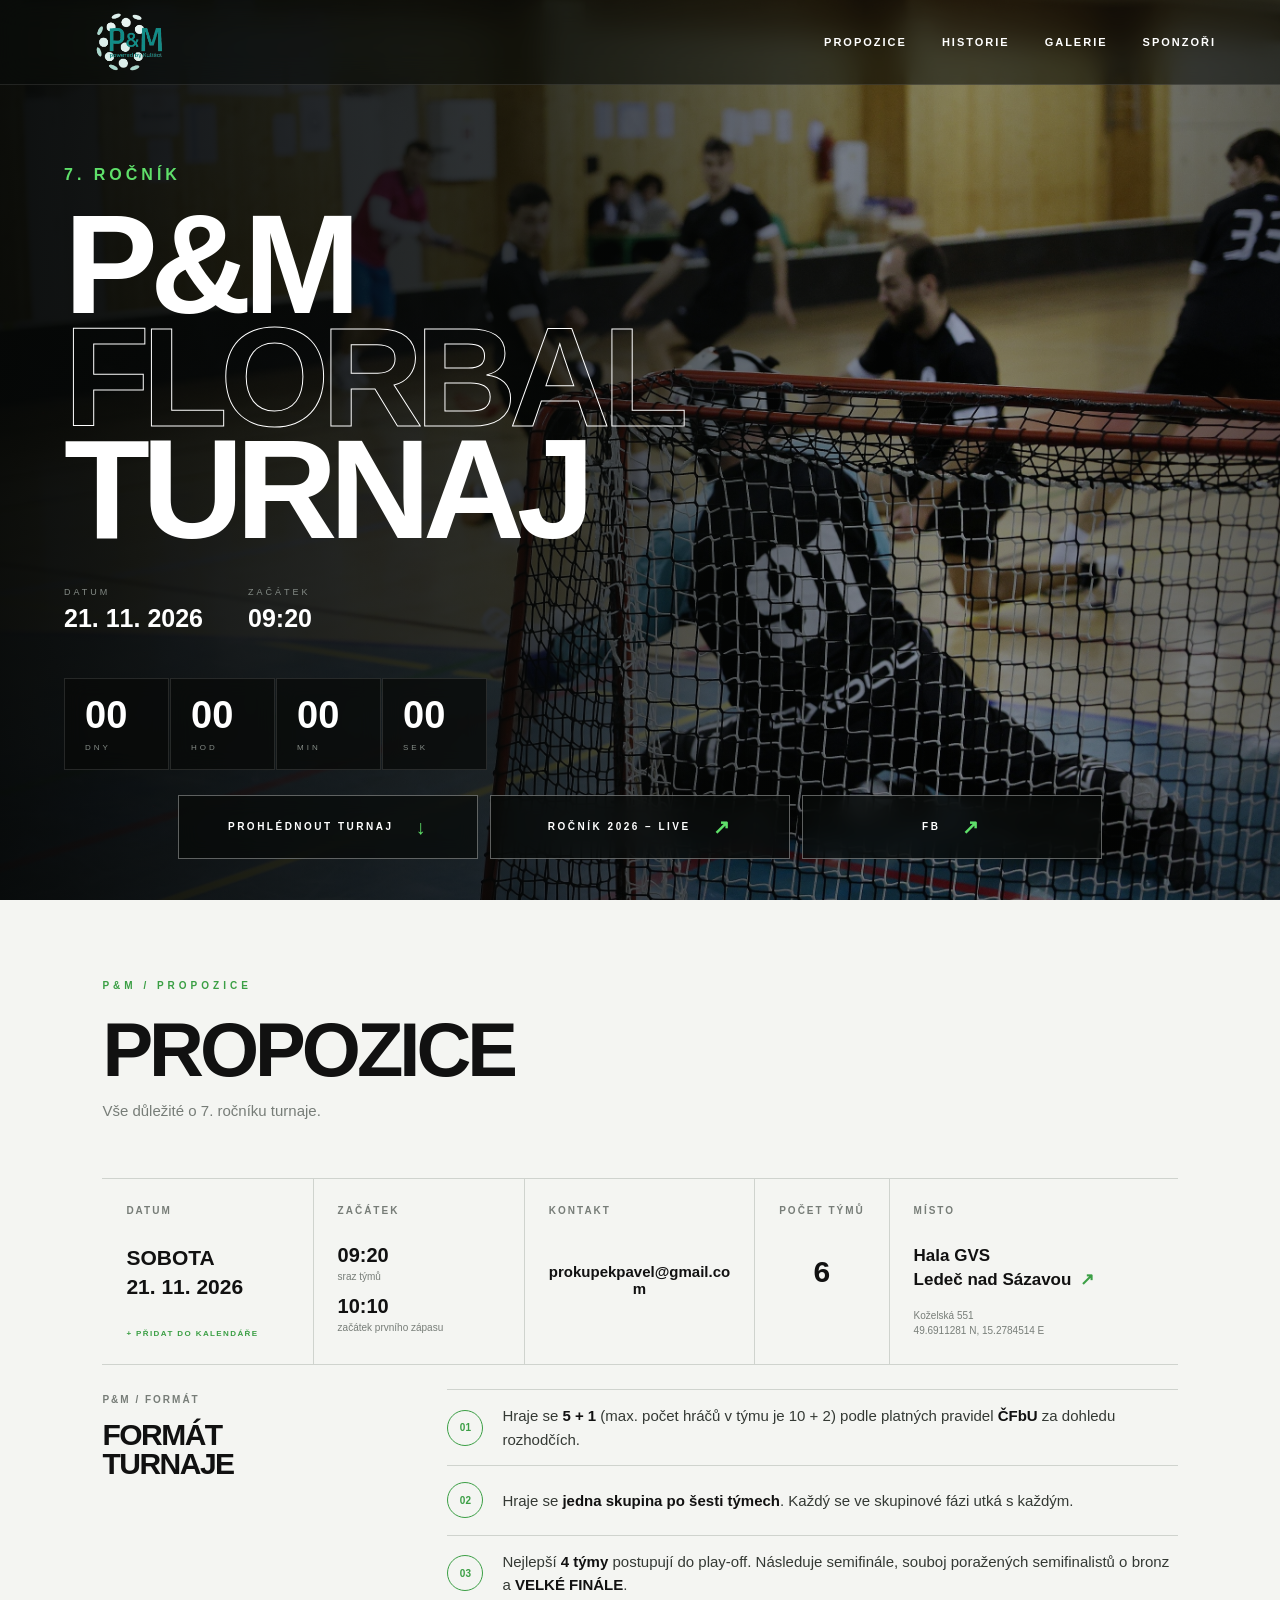
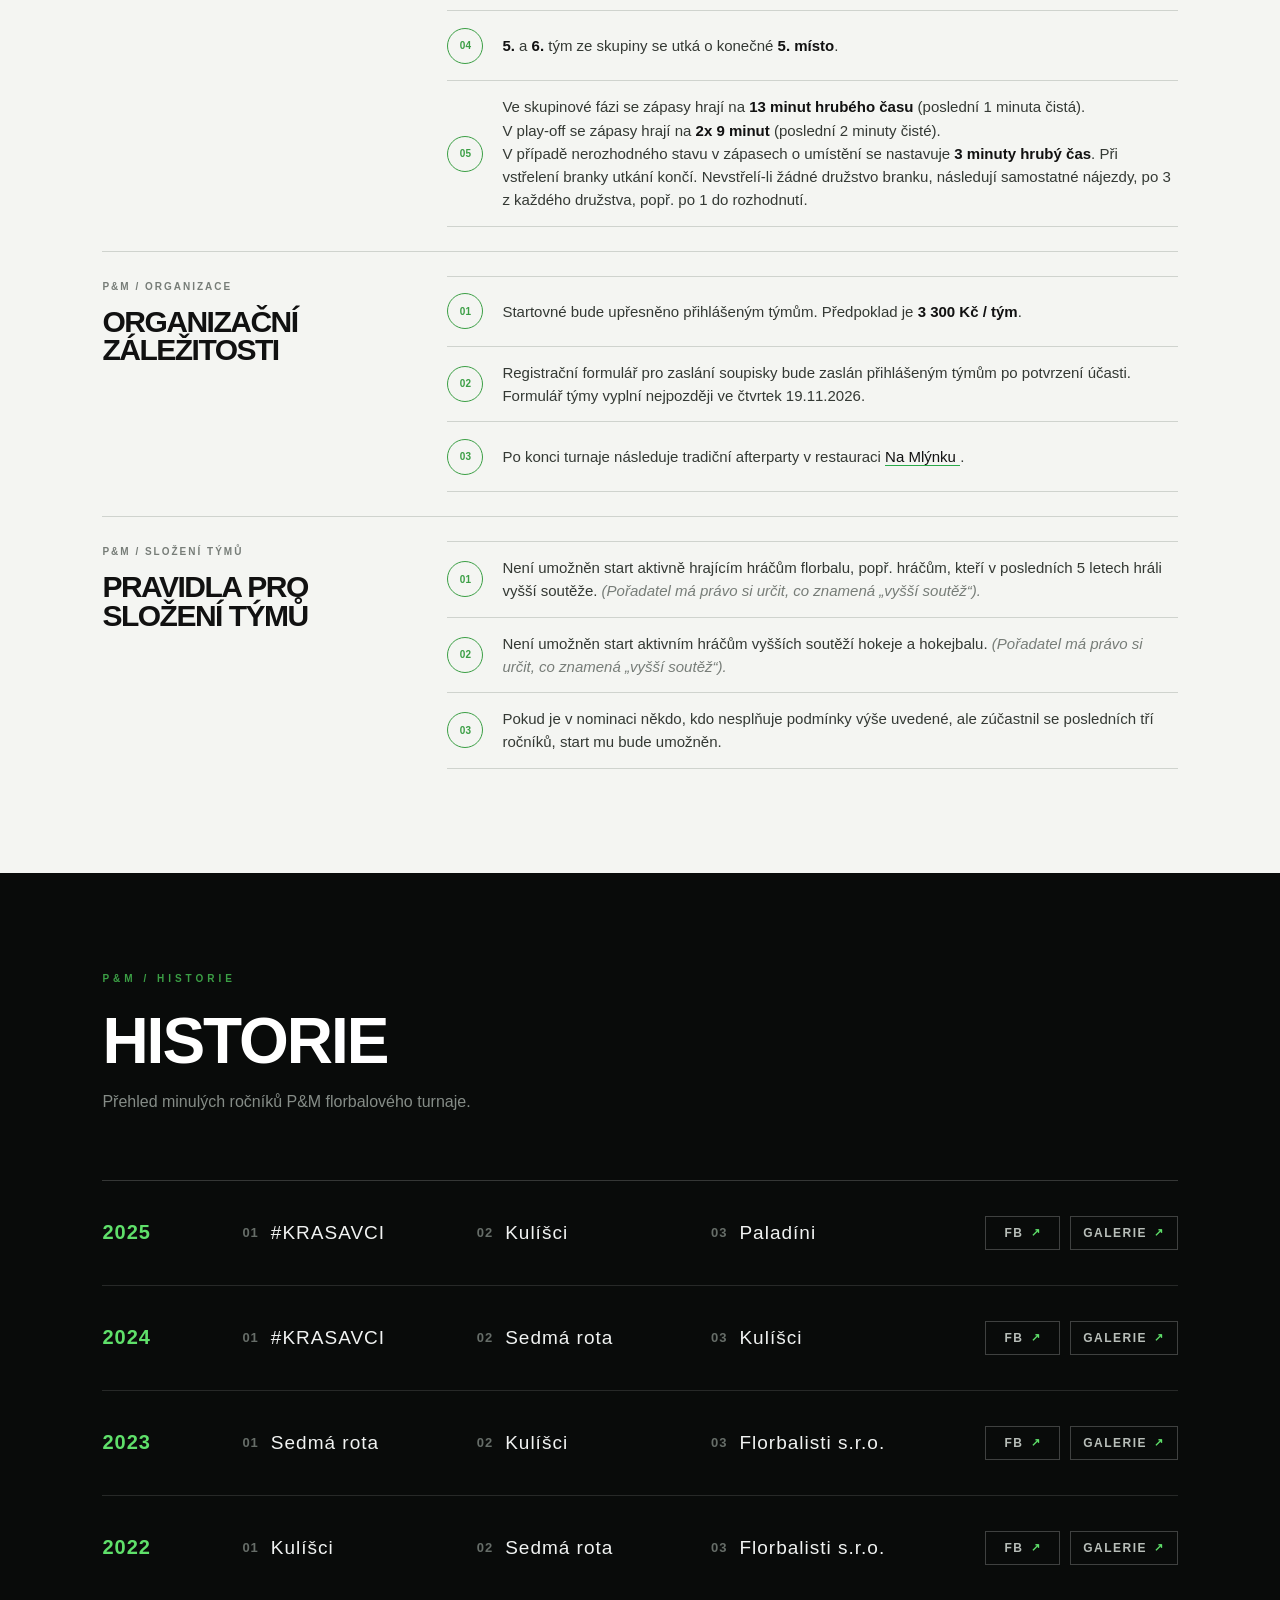
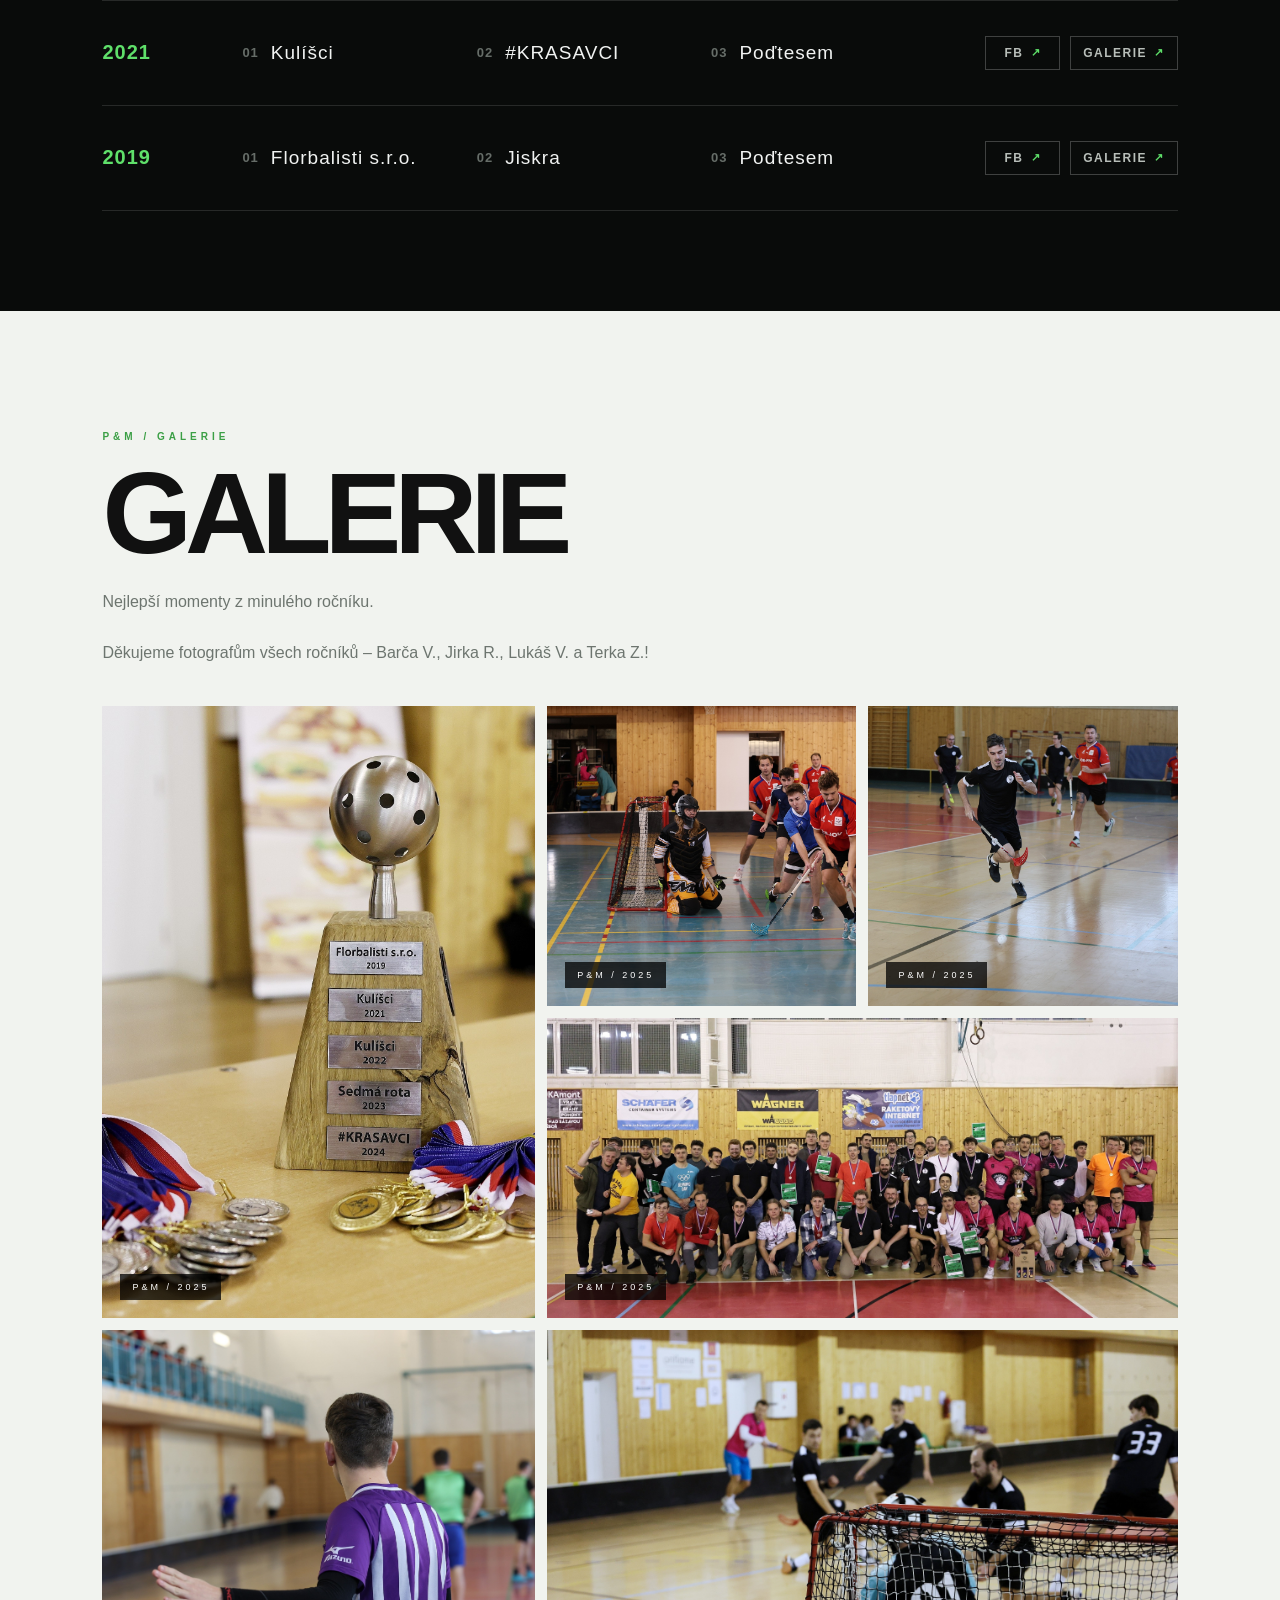
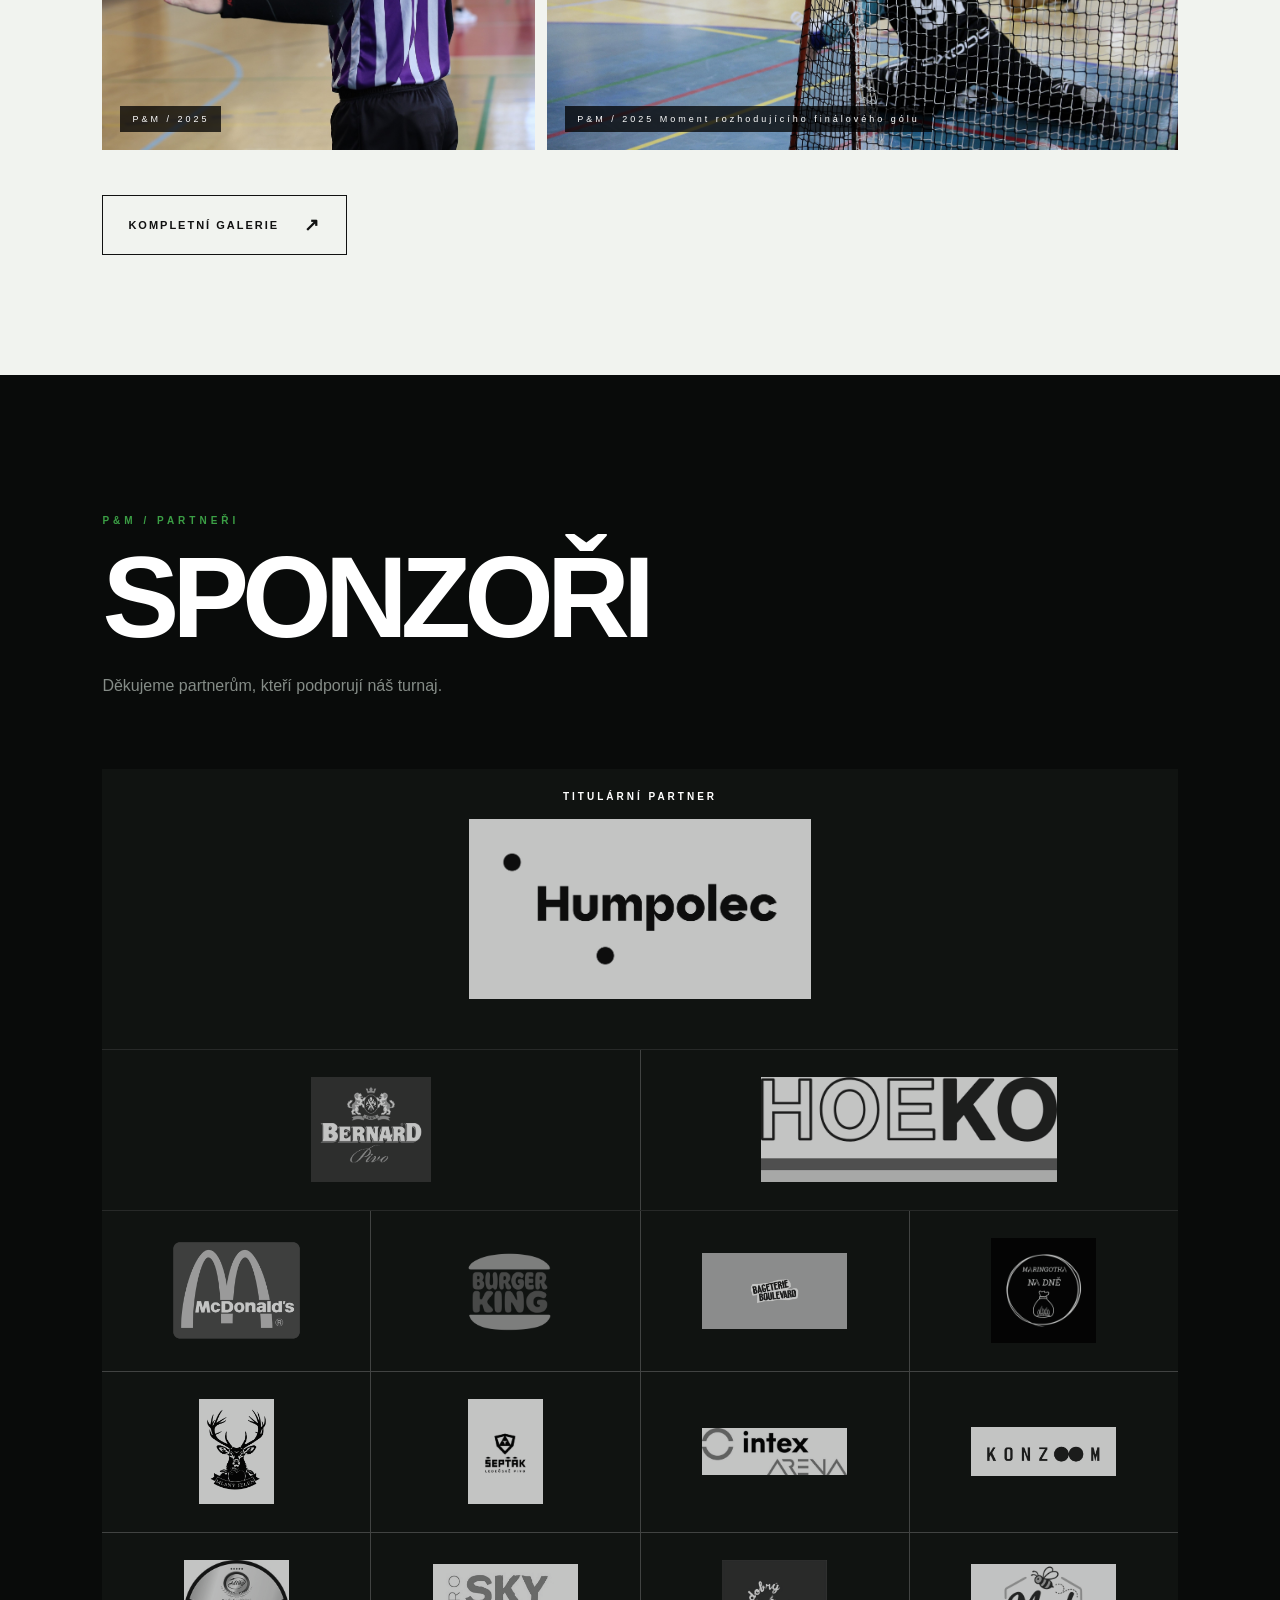
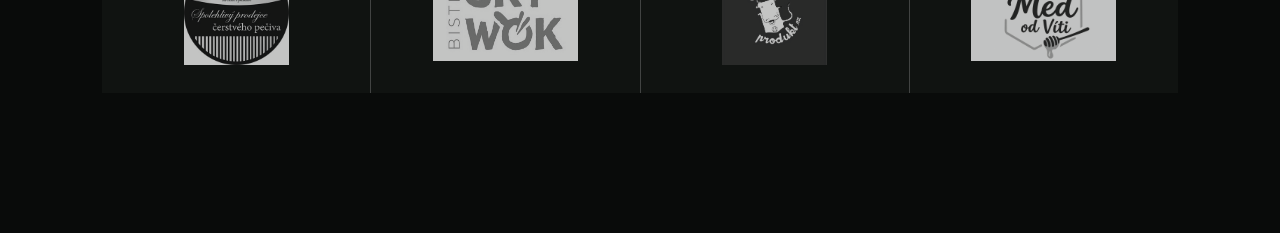
==== index.html @ f18a0c0e "Add files via upload" ====
<!DOCTYPE html>
<html lang="cs">

<head>

    <meta charset="UTF-8">

    <meta name="viewport" content="width=device-width, initial-scale=1.0">

    <title>P&M Florbalový turnaj</title>

    <link rel="stylesheet" href="style.css">

</head>


<body>


    <!-- ==============================
         HLAVIČKA
    =============================== -->

    <header class="header">

        <a href="#" class="logo">
            <img src="images/logo.png" alt="P&M">
        </a>


        <nav class="navigation">

            <a href="#turnaj">Propozice</a>

            <a href="#historie">Historie</a>

            <a href="#galerie">Galerie</a>

            <a href="#sponzori">Sponzoři</a>

        </nav>


        <button class="menu-button" aria-label="Otevřít menu" aria-expanded="false">

            <span></span>
            <span></span>
            <span></span>

        </button>

    </header>



    <!-- ==============================
         HLAVNÍ ÚVOD
    =============================== -->

    <main>


        <section class="hero">


            <!-- FOTOGRAFIE -->

            <div class="hero-photo"></div>


            <!-- ZATMAVENÍ FOTOGRAFIE -->

            <div class="hero-overlay"></div>



            <!-- OBSAH -->

            <div class="hero-content">


                

                <div class="hero-main">


                    <div class="small-title">

                        7. ROČNÍK

                    </div>


                    <h1>

                        P&M<br>

                        <span>FLORBAL</span><br>

                        TURNAJ

                    </h1>


                    


                </div>



                <!-- INFORMACE -->

                <div class="hero-info">


                    <div class="date">

                        <span>DATUM</span>

                        <strong>
                            21. 11. 2026
                        </strong>

                    </div>


                    <div class="time">

                        <span>ZAČÁTEK</span>

                        <strong>
                            09:20
                        </strong>

                    </div>


                </div>



                <!-- ODPOČET -->

                <div class="countdown">


                    <div class="countdown-box">

                        <strong id="days">
                            00
                        </strong>

                        <span>
                            DNY
                        </span>

                    </div>



                    <div class="countdown-box">

                        <strong id="hours">
                            00
                        </strong>

                        <span>
                            HOD
                        </span>

                    </div>



                    <div class="countdown-box">

                        <strong id="minutes">
                            00
                        </strong>

                        <span>
                            MIN
                        </span>

                    </div>



                    <div class="countdown-box">

                        <strong id="seconds">
                            00
                        </strong>

                        <span>
                            SEK
                        </span>

                    </div>


                </div>


                <!-- HERO TLAČÍTKA -->
<div class="hero-buttons">

    <a href="#turnaj" class="hero-button">
        PROHLÉDNOUT TURNAJ
        <span>↓</span>
    </a>

    <a
        id="liveButton"
        href="https://pmturnaj.cz/live/"
        class="hero-button hero-live-button"
        hidden
        aria-label="Otevřít živé výsledky turnaje"
    >
        ROČNÍK 2026 – LIVE
        <span>↗</span>
    </a>

    <a
        href="https://fb.me/e/6p7LoCQUa"
        class="hero-facebook-button"
        target="_blank"
        rel="noopener noreferrer"
        aria-label="Facebook – otevřít v nové záložce"
    >
        FB <span>↗</span>
    </a>

</div>


        </section>



        <!-- =====================================
             DOČASNÁ SEKCE
        ====================================== -->

        <!-- =====================================
     PROPOZICE
====================================== -->

<!-- =====================================
     PROPOZICE
====================================== -->

<!-- =====================================
     PROPOZICE
====================================== -->

<section id="turnaj" class="propozice-section">

    

    <div class="propozice-container">

        <!-- HLAVIČKA -->

        <div class="propozice-header">

            <div class="section-label">
                P&M / PROPOZICE
            </div>

            <h2>PROPOZICE</h2>

            <p>
                Vše důležité o 7. ročníku turnaje.
            </p>

        </div>


        <!-- =================================
             ZÁKLADNÍ INFORMACE
        ================================== -->

        <div class="propozice-info-grid">

            <!-- DATUM -->

            <div class="propozice-info-card">

                <span class="propozice-info-label">
                    DATUM
                </span>

                <strong class="propozice-date">
                    SOBOTA<br>
                    21. 11. 2026
                </strong>

                <a
                    href="https://calendar.google.com/calendar/render?action=TEMPLATE&text=P%26M+Florbalov%C3%BD+turnaj&dates=20261121T090000%2F20261121T180000&details=7.+ro%C4%8Dn%C3%ADk+P%26M+florbalov%C3%A9ho+turnaje.&location=Hala+GVS%2C+Ko%C5%BEelsk%C3%A1+551%2C+Lede%C4%8D+nad+S%C3%A1zavou"
                    target="_blank"
                    rel="noopener noreferrer"
                    class="calendar-mini"
                >
                    + PŘIDAT DO KALENDÁŘE
                </a>

            </div>


            <!-- ZAČÁTEK -->

            <div class="propozice-info-card">

                <span class="propozice-info-label">
                    ZAČÁTEK
                </span>

                <div class="propozice-times">

                    <div>
                        <strong>09:20</strong>
                        <span>sraz týmů</span>
                    </div>

                    <div>
                        <strong>10:10</strong>
                        <span>začátek prvního zápasu</span>
                    </div>

                </div>

            </div>


            <!-- KONTAKT -->

            <div class="propozice-info-card contact-card">

                <span class="propozice-info-label">
                    KONTAKT
                </span>

                <a
                    href="mailto:prokupekpavel@gmail.com"
                    class="propozice-contact"
                >
                    prokupekpavel@gmail.com
                </a>

            </div>


            <!-- POČET TÝMŮ -->

            <div class="propozice-info-card teams-card">

                <span class="propozice-info-label">
                    POČET TÝMŮ
                </span>

                <strong class="teams-number">
                    6
                </strong>

            </div>


            <!-- MÍSTO -->

            <div class="propozice-info-card venue-card">

                <span class="propozice-info-label">
                    MÍSTO
                </span>

                <a
                    href="https://mapy.com/s/hofevecohu"
                    target="_blank"
                    rel="noopener noreferrer"
                    class="propozice-venue"
                >
                    Hala GVS<br>
                    Ledeč nad Sázavou
                    <span>↗</span>
                </a>

                <p>
                    Koželská 551<br>
                    49.6911281 N, 15.2784514 E
                </p>

            </div>

        </div>


        <!-- =================================
             FORMÁT TURNAJE
        ================================== -->

        <div class="propozice-text-section">

            <div class="propozice-section-title">

                <span>P&M / FORMÁT</span>

                <h3>
                    FORMÁT<br>
                    TURNAJE
                </h3>

            </div>


            <div class="propozice-rules-list">

                <div class="propozice-rule">

                    <span>01</span>

                    <p>
                        Hraje se <strong>5 + 1</strong>
                        (max. počet hráčů v týmu je 10 + 2) podle platných pravidel
                        <strong>ČFbU</strong> za dohledu rozhodčích.
                    </p>

                </div>

                <div class="propozice-rule">

                    <span>02</span>

                    <p>
                        Hraje se <strong> jedna skupina po šesti týmech</strong>. Každý se ve skupinové fázi utká s každým.
                    </p>

                    
                </div>

                <div class="propozice-rule">

                    <span>03</span>

                    <p>
                        Nejlepší <strong>4 týmy</strong> postupují do play-off. Následuje semifinále, souboj poražených semifinalistů o bronz a <strong>VELKÉ FINÁLE</strong>.
                    </p>

                </div>


                <div class="propozice-rule">

                    <span>04</span>

                     <p>
                        <strong>5.</strong> a <strong>6.</strong> tým ze skupiny se utká o konečné
                        <strong>5. místo</strong>.
                    </p>

                </div>


                <div class="propozice-rule">

                    <span>05</span>
                  

                    <p>
                        Ve skupinové fázi se zápasy hrají na <strong> 13 minut hrubého času</strong> (poslední 1 minuta čistá). <br>
                        V play-off se zápasy hrají na <strong> 2x 9 minut</strong> (poslední 2 minuty čisté).<br>
                        V případě nerozhodného stavu v zápasech o umístění se nastavuje <strong>3 minuty hrubý čas</strong>. Při vstřelení branky utkání končí. 
                        Nevstřelí-li žádné družstvo branku, následují samostatné nájezdy, po 3 z každého družstva, popř. po 1 do rozhodnutí.
                    </p>

                </div>

            </div>

        </div>


        <!-- =================================
             ZÁKLADNÍ PRAVIDLA
        ================================== -->

        <div class="propozice-text-section">

            <div class="propozice-section-title">

                <span>P&M / ORGANIZACE</span>

                <h3>
                    ORGANIZAČNÍ<br>
                    ZÁLEŽITOSTI
                </h3>

            </div>


            <div class="propozice-rules-list">

                

                <div class="propozice-rule">

                    <span>01</span>

                    <p>
                        Startovné bude upřesněno přihlášeným týmům. Předpoklad je<strong> 3 300 Kč / tým</strong>.
                    </p>

                </div>



                <div class="propozice-rule">

                    <span>02</span>

                    <p>
                        Registrační formulář pro zaslání soupisky
                        bude zaslán přihlášeným týmům po potvrzení účasti. Formulář týmy vyplní nejpozději ve čtvrtek 19.11.2026. 
                    </p>

                </div>

                <div class="propozice-rule">

                    <span>03</span>

                    <p>
                        Po konci turnaje následuje tradiční afterparty v restauraci
                            <a href="https://maps.app.goo.gl/fmGxDGJgWBdeLd7ZA"
                                    class="map-link"
                                    target="_blank"
                                     rel="noopener">
                                Na Mlýnku
                            </a>.
                    </p>

                </div>

            </div>

        </div>


    
        <!-- =================================
             PRAVIDLA PRO SLOŽENÍ TÝMŮ
        ================================== -->

        <div class="propozice-text-section team-rules-section">

            <div class="propozice-section-title">

                <span>P&M / SLOŽENÍ TÝMŮ</span>

                <h3>
                    PRAVIDLA PRO<br>
                    SLOŽENÍ TÝMŮ
                </h3>

            </div>


            <div class="propozice-rules-list">

                <div class="propozice-rule">

                    <span>01</span>

                    <p>
                        Není umožněn start aktivně hrajícím hráčům
                        florbalu, popř. hráčům, kteří v posledních
                        5 letech hráli vyšší soutěže.
                        <em>
                            (Pořadatel má právo si určit, co znamená
                            „vyšší soutěž“).
                        </em>
                    </p>

                </div>


                <div class="propozice-rule">

                    <span>02</span>

                    <p>
                        Není umožněn start aktivním hráčům
                        vyšších soutěží hokeje a hokejbalu.
                        <em>
                            (Pořadatel má právo si určit, co znamená
                            „vyšší soutěž“).
                        </em>
                    </p>

                </div>


                <div class="propozice-rule">

                    <span>03</span>

                    <p>
                        Pokud je v nominaci někdo, kdo nesplňuje
                        podmínky výše uvedené, ale zúčastnil se posledních
                        tří ročníků, start mu bude umožněn.
                    </p>

                </div>

            </div>

        </div>

    </div>

</section>

<!-- =====================================
     VÝSLEDKY MINULÝCH ROČNÍKŮ
====================================== -->

<!-- =====================================
     HISTORIE
====================================== -->

<section id="historie" class="history-section">

    

    <div class="history-container">

        <div class="history-heading">

            <div class="section-label">
                P&M / HISTORIE
            </div>

            <h2>
                HISTORIE
            </h2>

            <p>
                Přehled minulých ročníků P&M florbalového turnaje.
            </p>

        </div>


        <div class="history-list">


            <!-- 2025 -->

            <div class="history-row">

                <div class="history-year">
                    2025
                </div>

                <div class="history-results">

                    <div class="history-place">
                        <span>01</span>
                        <strong><strong>#KRASAVCI</strong></strong>
                    </div>

                    <div class="history-place">
                        <span>02</span>
                        <strong>Kulíšci</strong>
                    </div>

                    <div class="history-place">
                        <span>03</span>
                        <strong>Paladíni</strong>
                    </div>

                </div>

                <div class="history-links">

                    <a href="https://fb.me/e/5gfXf8HVd" target="_blank">
                        FB <span>↗</span>
                    </a>

                    <a href="https://eu.zonerama.com/Link/Album/14258242" target="_blank">
                        GALERIE <span>↗</span>
                    </a>

                </div>

            </div>


            <!-- 2024 -->

            <div class="history-row">

                <div class="history-year">
                    2024
                </div>

                <div class="history-results">

                    <div class="history-place">
                        <span>01</span>
                        <strong>#KRASAVCI</strong>
                    </div>

                    <div class="history-place">
                        <span>02</span>
                        <strong>Sedmá rota</strong>
                    </div>

                    <div class="history-place">
                        <span>03</span>
                        <strong>Kulíšci</strong>
                    </div>

                </div>

                <div class="history-links">

                    <a href="https://fb.me/e/5THEFsn3l" target="_blank">
                        FB <span>↗</span>
                    </a>

                    <a href="https://eu.zonerama.com/Papajafruit/Album/12644694" target="_blank">
                        GALERIE <span>↗</span>
                    </a>

                </div>

            </div>


            <!-- 2023 -->

            <div class="history-row">

                <div class="history-year">
                    2023
                </div>

                <div class="history-results">

                    <div class="history-place">
                        <span>01</span>
                        <strong>Sedmá rota</strong>
                    </div>

                    <div class="history-place">
                        <span>02</span>
                        <strong>Kulíšci</strong>
                    </div>

                    <div class="history-place">
                        <span>03</span>
                        <strong>Florbalisti s.r.o.</strong>
                    </div>

                </div>

                <div class="history-links">

                    <a href="https://www.facebook.com/events/s/vanocni-florbalovy-turnaj-vol-/1726055351203935/" target="_blank">
                        FB <span>↗</span>
                    </a>

                    <a href="https://eu.zonerama.com/Papajafruit/Album/10778054" target="_blank">
                        GALERIE <span>↗</span>
                    </a>

                </div>

            </div>


            <!-- 2022 -->

            <div class="history-row">

                <div class="history-year">
                    2022
                </div>

                <div class="history-results">

                    <div class="history-place">
                        <span>01</span>
                        <strong>Kulíšci</strong>
                    </div>

                    <div class="history-place">
                        <span>02</span>
                        <strong>Sedmá rota</strong>
                    </div>

                    <div class="history-place">
                        <span>03</span>
                        <strong>Florbalisti s.r.o.</strong>
                    </div>

                </div>

                <div class="history-links">

                    <a href="https://www.facebook.com/events/1146699819555817/?active_tab=about" target="_blank">
                        FB <span>↗</span>
                    </a>

                   
                    <a href="https://photos.app.goo.gl/t9pymwQVgoKEEcFh7" target="_blank">
                        GALERIE <span>↗</span>
                    </a>

                </div>

            </div>


            <!-- 2021 -->

            <div class="history-row">

                <div class="history-year">
                    2021
                </div>

                <div class="history-results">

                    <div class="history-place">
                        <span>01</span>
                        <strong>Kulíšci</strong>
                    </div>

                    <div class="history-place">
                        <span>02</span>
                        <strong>#KRASAVCI</strong>
                    </div>

                    <div class="history-place">
                        <span>03</span>
                        <strong>Poďtesem</strong>
                    </div>

                </div>

                <div class="history-links">

                    <a href="https://fb.me/2j8J5WqvqoQN9J1" target="_blank">
                        FB <span>↗</span>
                    </a>

                    <a href="https://eu.zonerama.com/Papajafruit/Album/9135373" target="_blank">
                        GALERIE <span>↗</span>
                    </a>

                </div>

            </div>


            <!-- 2019 -->

            <div class="history-row">

                <div class="history-year">
                    2019
                </div>

                <div class="history-results">

                    <div class="history-place">
                        <span>01</span>
                        <strong>Florbalisti s.r.o.</strong>
                    </div>

                    <div class="history-place">
                        <span>02</span>
                        <strong>Jiskra</strong>
                    </div>

                    <div class="history-place">
                        <span>03</span>
                        <strong>Poďtesem</strong>
                    </div>

                </div>

                <div class="history-links">

                    <a href="https://fb.me/e/6MNsPwjdb" target="_blank">
                        FB <span>↗</span>
                    </a>

                    <a href="https://photos.app.goo.gl/pm7qYoXvDMTVF6qZ7" target="_blank">
                        GALERIE <span>↗</span>
                    </a>

                </div>

            </div>


        </div>

    </div>

</section>


<!-- =====================================
     GALERIE
====================================== -->

<section id="galerie" class="gallery-section">

    
    <div class="gallery-container">

        <div class="gallery-heading">

            <div class="section-label">
                P&M / GALERIE
            </div>

            <h2>
                GALERIE
            </h2>

            <p>
                Nejlepší momenty z minulého ročníku.<br><br>
                Děkujeme fotografům všech ročníků – Barča V., Jirka R., Lukáš V. a Terka Z.!
            </p>

        </div>


        <div class="gallery-grid">

            <div class="gallery-item gallery-large">

    <img
        src="images/turnaj1.jpg"
        alt="P&M florbalový turnaj"
    >

    <div class="gallery-caption">
        P&M / 2025
    </div>

</div>


<div class="gallery-item">

    <img
        src="images/turnaj5.jpg"
        alt="P&M florbalový turnaj"
    >

    <div class="gallery-caption">
        P&M / 2025
    </div>

</div>


<div class="gallery-item">

    <img
        src="images/turnaj3.jpg"
        alt="P&M florbalový turnaj"
    >

    <div class="gallery-caption">
        P&M / 2025
    </div>

</div>


<div class="gallery-item gallery-wide">

    <img
        src="images/turnaj2.jpg"
        alt="P&M florbalový turnaj"
    >

    <div class="gallery-caption">
        P&M / 2025
    </div>

</div>


            <div class="gallery-item">

                <img
                    src="images/turnaj4.jpg"
                    alt="P&M florbalový turnaj"
                >

                <div class="gallery-caption">
                    P&M / 2025
                </div>

            </div>


            <div class="gallery-item gallery-wide">

                <img
                    src="images/turnaj.jpg"
                    alt="P&M florbalový turnaj"
                >

                <div class="gallery-caption">
                    P&M / 2025
                    <span>Moment rozhodujícího finálového gólu</span>
                </div>

            </div>

        </div>


        <div class="gallery-button-wrap">

            <a
    href="https://eu.zonerama.com/Papajafruit/Album/14258242"
    class="gallery-button"
    target="_blank"
    rel="noopener noreferrer"
>
    KOMPLETNÍ GALERIE
    <span>↗</span>
</a>

        </div>

    </div>

</section>

<!-- =====================================
     PARTNEŘI
====================================== -->

<section id="sponzori" class="partners-section">


    <div class="partners-container">


        <div class="partners-heading">

            <div class="section-label">
                P&M / PARTNEŘI
            </div>

            <h2>
                SPONZOŘI
            </h2>

            <p>
                Děkujeme partnerům,
                kteří podporují náš turnaj.
            </p>

        </div>



        <div class="partners-grid">

            <!-- TITULÁRNÍ PARTNER -->
            <div class="partner-card partner-main">
                <div class="partner-label">TITULÁRNÍ PARTNER</div>
                <a href="https://www.humpolec.cz/" target="_blank" rel="noopener noreferrer">
                    <img src="images/humpolec.jpg" alt="Město Humpolec">
                </a>
            </div>

            <!-- DVA HLAVNÍ PARTNEŘI -->
            <div class="partners-row-two">
                <div class="partner-card">
                    <a href="https://www.bernard.cz/" target="_blank" rel="noopener noreferrer">
                        <img src="images/bernard.jpg" alt="Bernard">
                    </a>
                </div>

                <div class="partner-card">
                    <a href="https://www.hoeko.cz/cs" target="_blank" rel="noopener noreferrer">
                        <img src="images/hoeko.png" alt="Hoeko">
                    </a>
                </div>
            </div>

            <!-- OSTATNÍ PARTNEŘI – VŽDY ČTYŘI V ŘÁDKU -->
            <div class="partners-four-grid">
                <div class="partner-card">
                    <a href="https://restaurace.mcdonalds.cz/d1-exit-66-loket" target="_blank" rel="noopener noreferrer">
                        <img src="images/mcdonalds.png" alt="McDonald's">
                    </a>
                </div>

                <div class="partner-card">
                    <a href="https://www.burgerking.cz/cs/store-locator/store/restaurant_878413" target="_blank" rel="noopener noreferrer">
                        <img src="images/bk.png" alt="Burger King">
                    </a>
                </div>

                <div class="partner-card">
                    <a href="https://www.bb.cz/pobocky/loket-bb-drive" target="_blank" rel="noopener noreferrer">
                        <img src="images/bb.png" alt="Bageterie Boulevard">
                    </a>
                </div>

                <div class="partner-card">
                    <a href="https://www.vysocinalove.cz/" target="_blank" rel="noopener noreferrer">
                        <img src="images/maringotka.png" alt="Maringotka">
                    </a>
                </div>

                <div class="partner-card">
                    <a href="https://www.mlsnyjelen.com/" target="_blank" rel="noopener noreferrer">
                        <img src="images/jelen.png" alt="Jelen">
                    </a>
                </div>

                <div class="partner-card">
                    <a href="https://www.pivovarseptak.cz/" target="_blank" rel="noopener noreferrer">
                        <img src="images/septak.png" alt="Pivovar Šepták">
                    </a>
                </div>

                <div class="partner-card">
                    <a href="https://www.intexarena.cz/" target="_blank" rel="noopener noreferrer">
                        <img src="images/intex.jpg" alt="Intex Arena">
                    </a>
                </div>

                <div class="partner-card">
                    <a href="https://www.konzoom.cz/" target="_blank" rel="noopener noreferrer">
                        <img src="images/konzoom.jpg" alt="Konzoom">
                    </a>
                </div>

                <div class="partner-card">
                    <a href="https://www.adelka.cz/" target="_blank" rel="noopener noreferrer">
                        <img src="images/adelka.jpg" alt="Adelka">
                    </a>
                </div>

                <div class="partner-card">
                    <a href="https://www.skywok.cz/" target="_blank" rel="noopener noreferrer">
                        <img src="images/skywok.jpeg" alt="Sky Wok">
                    </a>
                </div>

                <div class="partner-card">
                    <a href="https://www.dobryprodukt.cz/" target="_blank" rel="noopener noreferrer">
                        <img src="images/dobryprodukt.jpg" alt="Dobrý produkt">
                    </a>
                </div>

                <div class="partner-card">
                    <img src="images/med.png" alt="Med od Viti">
                </div>
            </div>

        </div>


    </div>

</section>
    </main>



    <script src="script.js"></script>

    <!-- Cloudflare Web Analytics --><script type='module' src='https://static.cloudflareinsights.com/beacon.min.js' data-cf-beacon='{"token": "1c8223e36b9a4c81b46798696f93c1fe"}'></script><!-- End Cloudflare Web Analytics -->

</body>

</html>
---- style.css ----
/* =========================================================
   P&M FLORBALOVY TURNAJ
   FINALNI VERZE STYLESHEETU
   ========================================================= */


/* =========================================================
   ZÁKLAD
   ========================================================= */

* {
    margin: 0;
    padding: 0;
    box-sizing: border-box;
}

html {
    scroll-behavior: smooth;
}

body {
    background: #090b0a;
    color: white;
    font-family: Arial, Helvetica, sans-serif;
    overflow-x: hidden;
}


/* =========================================================
   HLAVIČKA
   ========================================================= */

.header {
    position: fixed;
    top: 0;
    left: 0;
    width: 100%;
    height: 85px;
    padding: 0 5%;
    display: flex;
    align-items: center;
    justify-content: space-between;
    z-index: 100;
    background: rgba(9, 11, 10, 0.55);
    backdrop-filter: blur(15px);
    border-bottom: 1px solid rgba(255, 255, 255, 0.1);
}

.logo {
    width: 130px;
    display: block;
}

.logo img {
    width: 100%;
    display: block;
}

.navigation {
    display: flex;
    gap: 35px;
}

.navigation a {
    color: white;
    text-decoration: none;
    font-size: 11px;
    font-weight: bold;
    letter-spacing: 2px;
    text-transform: uppercase;
    transition: color 0.25s;
}

.navigation a:hover {
    color: #5fe06a;
}

/* Mobilní tlačítko je součástí HTML, ale v současné verzi
   navigace se na mobilu nezobrazuje. */
.menu-button {
    display: none;
}


/* =========================================================
   HERO
   ========================================================= */

.hero {
    position: relative;
    min-height: 100vh;
    width: 100%;
    display: flex;
    align-items: center;
    overflow: hidden;
}

.hero-photo {
    position: absolute;
    inset: 0;
    background-image: url("images/turnaj.jpg");
    background-size: cover;
    background-position: center;
    transform: scale(1.03);
}

.hero-overlay {
    position: absolute;
    inset: 0;
    background: linear-gradient(
        90deg,
        rgba(5, 7, 6, 0.96) 0%,
        rgba(5, 7, 6, 0.80) 40%,
        rgba(5, 7, 6, 0.35) 75%,
        rgba(5, 7, 6, 0.55) 100%
    );
}

.hero-content {
    position: relative;
    z-index: 2;
    width: 90%;
    max-width: 1400px;
    margin: auto;
    padding-top: 70px;
}

.hero-main {
    margin-top: 55px;
}

.small-title {
    color: #5fe06a;
    font-size: 16px;
    font-weight: bold;
    letter-spacing: 4px;
    margin-bottom: 25px;
}

h1 {
    font-size: clamp(75px, 11vw, 170px);
    line-height: 0.8;
    letter-spacing: -8px;
    font-weight: 900;
}

h1 span {
    color: transparent;
    -webkit-text-stroke: 1px white;
}

.hero-info {
    display: flex;
    gap: 45px;
    margin-top: 40px;
}

.hero-info div {
    display: flex;
    flex-direction: column;
    gap: 7px;
}

.hero-info span {
    font-size: 9px;
    letter-spacing: 3px;
    color: #858c87;
}

.hero-info strong {
    font-size: 25px;
}

.countdown {
    display: flex;
    gap: 1px;
    margin-top: 45px;
}

.countdown-box {
    min-width: 105px;
    padding: 17px 20px;
    background: rgba(8, 10, 9, 0.75);
    border: 1px solid rgba(255, 255, 255, 0.12);
    backdrop-filter: blur(10px);
}

.countdown-box strong {
    display: block;
    font-size: 38px;
    line-height: 1;
}

.countdown-box span {
    display: block;
    margin-top: 9px;
    color: #858c87;
    font-size: 8px;
    letter-spacing: 3px;
}

/* Hero tlačítko */
.hero-buttons {
    display: flex;
    flex-direction: row;
    align-items: center;
    justify-content: center;
    flex-wrap: wrap;
    gap: 12px;
    margin-top: 25px;
}

.hero-button {
    display: inline-flex;
    align-items: center;
    justify-content: center;
    gap: 22px;
    min-width: 300px;
    padding: 18px 30px;
    border: 1px solid rgba(255, 255, 255, 0.35);
    color: white;
    text-decoration: none;
    font-size: 10px;
    font-weight: bold;
    letter-spacing: 2.5px;
    transition:
        background 0.25s,
        border-color 0.25s,
        color 0.25s;
}

.hero-button span {
    color: #5fe06a;
    font-size: 20px;
    line-height: 1;
}

.hero-button:hover {
    background: #5fe06a;
    border-color: #5fe06a;
    color: #090b0a;
}

.hero-button:hover span {
    color: #090b0a;
}

/* LIVE tlačítko se zobrazí až od 20. 11. 2026 v 18:00. */
.hero-live-button[hidden] {
    display: none !important;
}

.hero-live-button {
    border-color: rgba(95, 224, 106, 0.7);
    background: rgba(95, 224, 106, 0.07);
}

/* Facebook odkaz vedle hlavního tlačítka */
.hero-facebook-button {
    display: inline-flex;
    align-items: center;
    justify-content: center;
    gap: 7px;
    min-width: 75px;
    padding: 9px 12px;
    border: 1px solid rgba(255, 255, 255, 0.22);
    background: transparent;
    color: #b8beb9;
    text-decoration: none;
    font-size: 12px;
    font-weight: bold;
    letter-spacing: 1.5px;
    transition:
        background 0.2s,
        border-color 0.2s,
        color 0.2s;
}

.hero-facebook-button span {
    color: #5fe06a;
    font-size: 11px;
}

.hero-facebook-button:hover {
    background: #5fe06a;
    border-color: #5fe06a;
    color: #090b0a;
}

.hero-facebook-button:hover span {
    color: #090b0a;
}


/* =========================================================
   SPOLEČNÝ LABEL SEKCE
   ========================================================= */

.section-label {
    color: #3b9f45;
    font-size: 10px;
    font-weight: bold;
    letter-spacing: 4px;
    margin-bottom: 25px;
}


/* =========================================================
   PROPOZICE
   ========================================================= */

.propozice-section {
    position: relative;
    padding: 80px 8% 80px;
    background: #f4f5f2;
    color: #111;
}

.propozice-container {
    max-width: 1250px;
    margin: 0 auto;
}

.propozice-header {
    margin-bottom: 55px;
}

.propozice-header h2 {
    margin: 12px 0 15px;
    font-size: clamp(50px, 6vw, 76px);
    line-height: 0.9;
    letter-spacing: -4px;
    font-weight: 700;
}

.propozice-header p {
    max-width: 500px;
    margin: 0;
    color: #777d78;
    font-size: 15px;
    line-height: 1.6;
}


/* ---------------------------------------------------------
   ZÁKLADNÍ INFORMACE
   --------------------------------------------------------- */

.propozice-info-grid {
    display: grid;
    grid-template-columns:
        1.1fr
        1.1fr
        1.2fr
        0.7fr
        1.5fr;
    border-top: 1px solid #cfd3ce;
    border-bottom: 1px solid #cfd3ce;
}

.propozice-info-card {
    position: relative;
    min-height: 185px;
    padding: 26px 24px;
    border-right: 1px solid #cfd3ce;
    display: flex;
    flex-direction: column;
}

.propozice-info-card:last-child {
    border-right: none;
}

.propozice-info-label {
    margin-bottom: 28px;
    color: #777d78;
    font-size: 10px;
    font-weight: 700;
    letter-spacing: 2px;
}

.propozice-date {
    font-size: 21px;
    line-height: 1.35;
}


/* Začátek */

.propozice-times {
    display: flex;
    flex-direction: column;
    gap: 13px;
}

.propozice-times strong {
    font-size: 20px;
}

.propozice-times span {
    display: block;
    margin-top: 4px;
    color: #777d78;
    font-size: 10px;
}


/* Google Calendar */

.calendar-mini {
    margin-top: auto;
    width: fit-content;
    color: #3b9f45;
    text-decoration: none;
    font-size: 8px;
    font-weight: 700;
    letter-spacing: 1.4px;
    transition: color 0.2s;
}

.calendar-mini:hover {
    color: #111;
}


/* Kontakt */

.contact-card {
    justify-content: flex-start;
}

.contact-card .propozice-info-label {
    position: absolute;
    top: 26px;
    left: 24px;
}

.propozice-contact {
    margin-top: 58px;
    align-self: center;
    text-align: center;
    color: #111;
    text-decoration: none;
    font-size: 15px;
    font-weight: 700;
    word-break: break-word;
    transition: color 0.2s;
}

.propozice-contact:hover {
    color: #3b9f45;
}


/* Počet týmů */

.teams-card {
    align-items: center;
    justify-content: center;
}

.teams-card .propozice-info-label {
    position: absolute;
    top: 26px;
    left: 24px;
}

.teams-number {
    font-size: 30px;
    line-height: 1;
}


/* Místo */

.venue-card {
    padding-right: 30px;
}

.propozice-venue {
    color: #111;
    text-decoration: none;
    font-size: 17px;
    font-weight: 700;
    line-height: 1.4;
    transition: color 0.2s;
}

.propozice-venue span {
    color: #3b9f45;
    margin-left: 4px;
}

.propozice-venue:hover {
    color: #3b9f45;
}

.venue-card p {
    margin-top: auto;
    margin-bottom: 0;
    color: #777d78;
    font-size: 10px;
    line-height: 1.5;
}


/* ---------------------------------------------------------
   TEXTOVÉ SEKCE PROPOZIC
   --------------------------------------------------------- */

.propozice-text-section {
    display: grid;
    grid-template-columns: 280px 1fr;
    gap: 65px;
    padding: 24px 0;
    border-bottom: 1px solid #cfd3ce;
}

.propozice-section-title span {
    color: #777d78;
    font-size: 10px;
    font-weight: 700;
    letter-spacing: 2px;
}

.propozice-section-title h3 {
    margin: 14px 0 0;
    font-size: 30px;
    line-height: 0.95;
    letter-spacing: -1.5px;
}


/* ---------------------------------------------------------
   ČÍSLOVANÉ BODY
   --------------------------------------------------------- */

.propozice-rules-list {
    border-top: 1px solid #cfd3ce;
}

.propozice-rule {
    display: grid;
    grid-template-columns: 55px 1fr;
    align-items: center;
    min-height: 70px;
    padding: 14px 0;
    border-bottom: 1px solid #cfd3ce;
    transition: padding-left 0.2s ease;
}

.propozice-rule:hover {
    padding-left: 8px;
}

.propozice-rule > span {
    display: flex;
    align-items: center;
    justify-content: center;
    width: 36px;
    height: 36px;
    border: 1px solid #3b9f45;
    border-radius: 50%;
    color: #3b9f45;
    font-size: 10px;
    font-weight: 700;
}

.propozice-rule p {
    margin: 0;
    color: #343934;
    font-size: 15px;
    line-height: 1.55;
}

.propozice-rule strong {
    color: #111;
}

.propozice-rule em {
    color: #777d78;
}

/* Odkaz na Na Mlýnku */
.map-link {
    color: #111 !important;
    text-decoration: none !important;
    border-bottom: 1px solid #2aaa4a;
    transition:
        color 0.2s ease,
        border-color 0.2s ease;
}

.map-link:hover {
    color: #2aaa4a !important;
    border-bottom-color: #2aaa4a;
}


/* Poslední blok */
.team-rules-section {
    border-bottom: none;
}


/* =========================================================
   HISTORIE
   ========================================================= */

.history-section {
    position: relative;
    padding: 100px 8% 100px;
    background: #090b0a;
}

.history-container {
    max-width: 1250px;
    margin: 0 auto;
}

.history-heading {
    margin-bottom: 65px;
}

.history-heading h2 {
    margin: 12px 0 15px;
    font-size: clamp(42px, 5vw, 70px);
    line-height: 1;
    letter-spacing: -2px;
    font-weight: 700;
}

.history-heading p {
    max-width: 500px;
    margin: 0;
    color: #858c87;
    font-size: 16px;
    line-height: 1.7;
}


/* ---------------------------------------------------------
   ROČNÍKY
   --------------------------------------------------------- */

.history-list {
    border-top: 1px solid rgba(255, 255, 255, 0.18);
}

.history-row {
    display: grid;
    grid-template-columns: 100px 1fr auto;
    align-items: center;
    min-height: 105px;
    border-bottom: 1px solid rgba(255, 255, 255, 0.12);
}

.history-year {
    color: #5fe06a;
    font-size: 20px;
    font-weight: 600;
    letter-spacing: 1px;
}

.history-results {
    display: grid;
    grid-template-columns: repeat(3, minmax(140px, 1fr));
    gap: 35px;
    padding: 0 40px;
}

.history-place {
    display: flex;
    align-items: center;
    gap: 12px;
}

.history-place span {
    color: #666d68;
    font-size: 13px;
    font-weight: bold;
    letter-spacing: 1px;
}

.history-place strong {
    color: #f1f3f2;
    font-size: 19px;
    font-weight: 500;
    letter-spacing: 1px;
}


/* ---------------------------------------------------------
   ODKAZY FB / GALERIE
   --------------------------------------------------------- */

.history-links {
    display: flex;
    align-items: center;
    gap: 10px;
    padding-left: 35px;
}

.history-links a {
    display: inline-flex;
    align-items: center;
    justify-content: center;
    gap: 7px;
    min-width: 75px;
    padding: 9px 12px;
    border: 1px solid rgba(255, 255, 255, 0.22);
    color: #b8beb9;
    background: transparent;
    text-decoration: none;
    font-size: 12px;
    font-weight: bold;
    letter-spacing: 1.5px;
    transition:
        background 0.2s,
        border-color 0.2s,
        color 0.2s;
}

.history-links a span {
    margin-left: 0;
    color: #5fe06a;
    font-size: 11px;
}

.history-links a:hover {
    background: #5fe06a;
    border-color: #5fe06a;
    color: #090b0a;
}

.history-links a:hover span {
    color: #090b0a;
}


/* =========================================================
   GALERIE
   ========================================================= */

.gallery-section {
    position: relative;
    min-height: 100vh;
    padding: 120px 8%;
    background: #f1f3ef;
    color: #111;
}

.gallery-container {
    max-width: 1400px;
    margin: auto;
}

.gallery-heading {
    margin-bottom: 40px;
}

.gallery-heading h2 {
    font-size: clamp(60px, 9vw, 130px);
    line-height: 0.8;
    letter-spacing: -7px;
    font-weight: 900;
}

.gallery-heading p {
    max-width: 550px;
    margin-top: 30px;
    color: #6d756f;
    font-size: 16px;
    line-height: 1.6;
}


/* ---------------------------------------------------------
   FOTKY
   --------------------------------------------------------- */

.gallery-grid {
    display: grid;
    grid-template-columns: 1.4fr 1fr 1fr;
    grid-template-rows: 300px 300px;
    gap: 12px;
}

.gallery-item {
    position: relative;
    overflow: hidden;
    background: #d9ddd8;
}

.gallery-item img {
    width: 100%;
    height: 100%;
    object-fit: cover;
    display: block;
    transition: transform 0.6s ease;
}

.gallery-item:hover img {
    transform: scale(1.06);
}

.gallery-large {
    grid-row: span 2;
}

.gallery-wide {
    grid-column: span 2;
}


/* Popisky */

.gallery-caption {
    position: absolute;
    bottom: 18px;
    left: 18px;
    padding: 8px 12px;
    background: rgba(0, 0, 0, 0.75);
    color: white;
    font-size: 9px;
    letter-spacing: 3px;
}


/* Tlačítko */

.gallery-button-wrap {
    margin-top: 45px;
}

.gallery-button {
    display: inline-flex;
    align-items: center;
    gap: 25px;
    padding: 18px 25px;
    border: 1px solid #111;
    color: #111;
    text-decoration: none;
    font-size: 11px;
    font-weight: bold;
    letter-spacing: 2px;
    transition:
        background 0.3s,
        color 0.3s;
}

.gallery-button span {
    font-size: 18px;
}

.gallery-button:hover {
    background: #111;
    color: white;
}


/* =========================================================
   SPONZOŘI
   ========================================================= */

.partners-section {
    position: relative;
    min-height: 70vh;
    padding: 140px 8%;
    background: #090b0a;
}

.partners-container {
    max-width: 1400px;
    margin: auto;
}

.partners-heading {
    margin-bottom: 70px;
}

.partners-heading h2 {
    font-size: clamp(60px, 9vw, 130px);
    line-height: 0.8;
    letter-spacing: -7px;
    font-weight: 900;
}

.partners-heading p {
    max-width: 450px;
    margin-top: 30px;
    color: #858c87;
    font-size: 16px;
    line-height: 1.6;
}


/* ---------------------------------------------------------
   LOGA
   --------------------------------------------------------- */

.partners-grid {
    display: flex;
    flex-direction: column;
    gap: 1px;
    background: rgba(255, 255, 255, 0.12);
}

/* První řádek pod titulárním partnerem: dva logotypy vedle sebe. */
.partners-row-two {
    display: grid;
    grid-template-columns: repeat(2, minmax(0, 1fr));
    gap: 1px;
    background: rgba(255, 255, 255, 0.12);
}

/* Další partneři: čtyři logotypy v každém řádku. */
.partners-four-grid {
    display: grid;
    grid-template-columns: repeat(4, minmax(0, 1fr));
    gap: 1px;
    background: rgba(255, 255, 255, 0.12);
}

.partner-card {
    min-width: 0;
    height: 160px;
    padding: 35px 30px;
    background: #101311;
    display: flex;
    align-items: center;
    justify-content: center;
    transition:
        background 0.3s,
        transform 0.3s;
}

.partner-card:hover {
    background: #171b18;
}

.partner-card > a {
    display: flex;
    align-items: center;
    justify-content: center;
    width: 100%;
    height: 100%;
}

.partner-card img {
    display: block;
    max-width: 70%;
    max-height: 105px;
    width: auto;
    height: auto;
    object-fit: contain;
    filter: grayscale(100%);
    opacity: 0.75;
    transition:
        filter 0.3s,
        opacity 0.3s,
        transform 0.3s;
}

.partner-card:hover img {
    filter: grayscale(0%);
    opacity: 1;
    transform: scale(1.05);
}

/* Titulární partner */
.partner-main {
    height: 280px;
    position: relative;
}

.partner-main img {
    max-width: 45%;
    max-height: 180px;
}

.partner-label {
    position: absolute;
    top: 22px;
    left: 0;
    width: 100%;
    color: white;
    font-size: 10px;
    font-weight: bold;
    letter-spacing: 3px;
    text-align: center;
}

/* =========================================================
   RESPONZIVITA – HERO
   ========================================================= */

@media (max-width: 700px) {

    .header {
        height: 75px;
        padding: 0 20px;
    }

    .logo {
        width: 90px;
    }

    .navigation {
        display: none;
    }

    .hero {
        min-height: 100svh;
    }

    .hero-content {
        width: calc(100% - 40px);
        padding-top: 80px;
    }

    .hero-buttons {
        gap: 10px;
    }

    .hero-button {
        min-width: 0;
        padding: 15px 16px;
        gap: 12px;
        font-size: 9px;
        letter-spacing: 1.8px;
    }

    .hero-facebook-button {
        min-width: 68px;
        padding: 9px 10px;
    }

    .hero-main {
        margin-top: 40px;
    }

    h1 {
        font-size: 67px;
        letter-spacing: -5px;
    }

    .hero-info {
        gap: 25px;
    }

    .countdown {
        width: 100%;
    }

    .countdown-box {
        min-width: 0;
        flex: 1;
        padding: 15px 5px;
        text-align: center;
    }

    .countdown-box strong {
        font-size: 25px;
    }

    .countdown-box span {
        font-size: 6px;
        letter-spacing: 2px;
    }
}


/* =========================================================
   RESPONZIVITA – HISTORIE / PROPOZICE / SPONZOŘI
   ========================================================= */

@media (max-width: 900px) {

    /* HISTORIE */
    .history-section {
        padding: 100px 6% 110px;
    }

    .history-row {
        grid-template-columns: 70px 1fr;
        padding: 25px 0;
    }

    .history-results {
        grid-template-columns: 1fr;
        gap: 9px;
        padding: 0;
    }

    .history-links {
        grid-column: 2;
        padding: 18px 0 0;
    }

    .history-links a {
        min-width: 70px;
        padding: 8px 10px;
    }


    /* PROPOZICE */
    .propozice-info-grid {
        grid-template-columns: repeat(2, 1fr);
    }

    .propozice-info-card {
        border-bottom: 1px solid #cfd3ce;
    }

    .propozice-info-card:nth-child(2n) {
        border-right: none;
    }

    .propozice-info-card:last-child {
        grid-column: 1 / -1;
    }

    .propozice-text-section {
        grid-template-columns: 1fr;
        gap: 30px;
        padding: 45px 0;
    }


    /* SPONZOŘI */
    .partners-section {
        padding: 50px 20px;
    }

    .partners-row-two,
    .partners-four-grid {
        grid-template-columns: 1fr;
    }

    .partner-main {
        height: 240px;
    }

    .partner-main img {
        max-width: 75%;
        max-height: 130px;
    }

    .partner-card:not(.partner-main) {
        height: 170px;
    }
}


/* =========================================================
   RESPONZIVITA – GALERIE
   ========================================================= */

@media (max-width: 800px) {

    .results-section,
    .gallery-section {
        padding: 100px 20px;
    }

    .gallery-heading h2 {
        font-size: 65px;
        letter-spacing: -5px;
    }

    /* Na mobilu jsou fotografie záměrně jedna pod druhou.
       Zrušíme desktopové spanování a necháme stejný rozestup. */
    .gallery-grid {
        display: flex;
        flex-direction: column;
        gap: 16px;
    }

    .gallery-grid .gallery-item,
    .gallery-grid .gallery-large,
    .gallery-grid .gallery-wide {
        width: 100%;
        height: 240px;
        margin: 0;
        grid-column: auto;
        grid-row: auto;
        flex: none;
    }

    .gallery-item img {
        width: 100%;
        height: 100%;
        object-fit: cover;
    }

    .gallery-caption {
        bottom: 12px;
        left: 12px;
        padding: 7px 10px;
        font-size: 8px;
    }
}


/* =========================================================
   RESPONZIVITA – PROPOZICE MENŠÍ MOBIL
   ========================================================= */

@media (max-width: 600px) {

    .propozice-section {
        padding: 85px 6% 100px;
    }

    .propozice-header {
        margin-bottom: 40px;
    }

    .propozice-header h2 {
        font-size: 50px;
    }

    .propozice-info-grid {
        grid-template-columns: 1fr;
    }

    .propozice-info-card,
    .propozice-info-card:nth-child(2n) {
        min-height: 155px;
        border-right: none;
        border-bottom: 1px solid #cfd3ce;
    }

    .propozice-info-card:last-child {
        grid-column: auto;
        border-bottom: none;
    }

    .propozice-info-label {
        margin-bottom: 25px;
    }

    .propozice-section-title h3 {
        font-size: 27px;
    }

    .propozice-rule {
        grid-template-columns: 45px 1fr;
        gap: 10px;
    }

    .propozice-rule p {
        font-size: 14px;
    }

    .history-heading h2 {
        font-size: 42px;
    }

    .history-row {
        grid-template-columns: 60px 1fr;
    }

    .history-year {
        font-size: 17px;
    }

    .history-place strong {
        font-size: 11px;
    }

    .history-links {
        gap: 20px;
    }
}


/* =========================================================
   HOTOVO
   ========================================================= */

/* =========================================================
   MOBILNÍ MENU
   ========================================================= */

@media (max-width: 700px) {

    .menu-button {
        display: flex;
        position: relative;
        width: 44px;
        height: 44px;
        padding: 0;
        margin: 0;
        border: 0;
        background: transparent;
        cursor: pointer;
        flex-direction: column;
        align-items: center;
        justify-content: center;
        gap: 5px;
        z-index: 102;
        -webkit-tap-highlight-color: transparent;
    }

    .menu-button span {
        display: block;
        width: 22px;
        height: 2px;
        background: #ffffff;
        border-radius: 2px;
        transition: transform 0.25s ease, opacity 0.2s ease;
    }

    .navigation {
        display: none;
        position: absolute;
        top: calc(100% + 10px);
        right: 20px;
        width: min(260px, calc(100vw - 40px));
        flex-direction: column;
        gap: 0;
        padding: 8px 0;
        background: rgba(9, 11, 10, 0.94);
        backdrop-filter: blur(18px);
        -webkit-backdrop-filter: blur(18px);
        border: 1px solid rgba(255, 255, 255, 0.12);
        box-shadow: 0 12px 30px rgba(0, 0, 0, 0.25);
    }

    .navigation.open {
        display: flex;
    }

    .navigation a {
        display: block;
        width: 100%;
        padding: 15px 20px;
        font-size: 10px;
        letter-spacing: 2px;
        text-align: right;
    }

    .navigation a + a {
        border-top: 1px solid rgba(255, 255, 255, 0.08);
    }

    .menu-button.open span:nth-child(1) {
        transform: translateY(7px) rotate(45deg);
    }

    .menu-button.open span:nth-child(2) {
        opacity: 0;
    }

    .menu-button.open span:nth-child(3) {
        transform: translateY(-7px) rotate(-45deg);
    }
}



/* =========================================================
   SJEDNOCENÍ HERO TLAČÍTEK
   ========================================================= */

.hero-button,
.hero-facebook-button {
    width: 300px;
    min-width: 300px;
    min-height: 64px;
    padding: 18px 30px;

    display: inline-flex;
    align-items: center;
    justify-content: center;
    gap: 22px;

    background: rgba(8, 10, 9, 0.72);
    backdrop-filter: blur(10px);
    -webkit-backdrop-filter: blur(10px);

    border: 1px solid rgba(255, 255, 255, 0.35);
    color: #ffffff;

    font-size: 10px;
    font-weight: bold;
    letter-spacing: 2.5px;

    box-sizing: border-box;
}

/* Stejná zelená šipka */
.hero-button span,
.hero-facebook-button span {
    color: #5fe06a;
    font-size: 20px;
    line-height: 1;
}

/* Mobilní zobrazení */
@media (max-width: 700px) {
    .hero-button,
    .hero-facebook-button {
        width: min(300px, calc(100vw - 40px));
        min-width: 0;
        min-height: 58px;
        padding: 15px 16px;
        gap: 12px;
        font-size: 9px;
        letter-spacing: 1.8px;
    }
}

/* Odkazy na loga partnerů */
.partner-card > a {
    display: flex;
    align-items: center;
    justify-content: center;
    width: 100%;
}
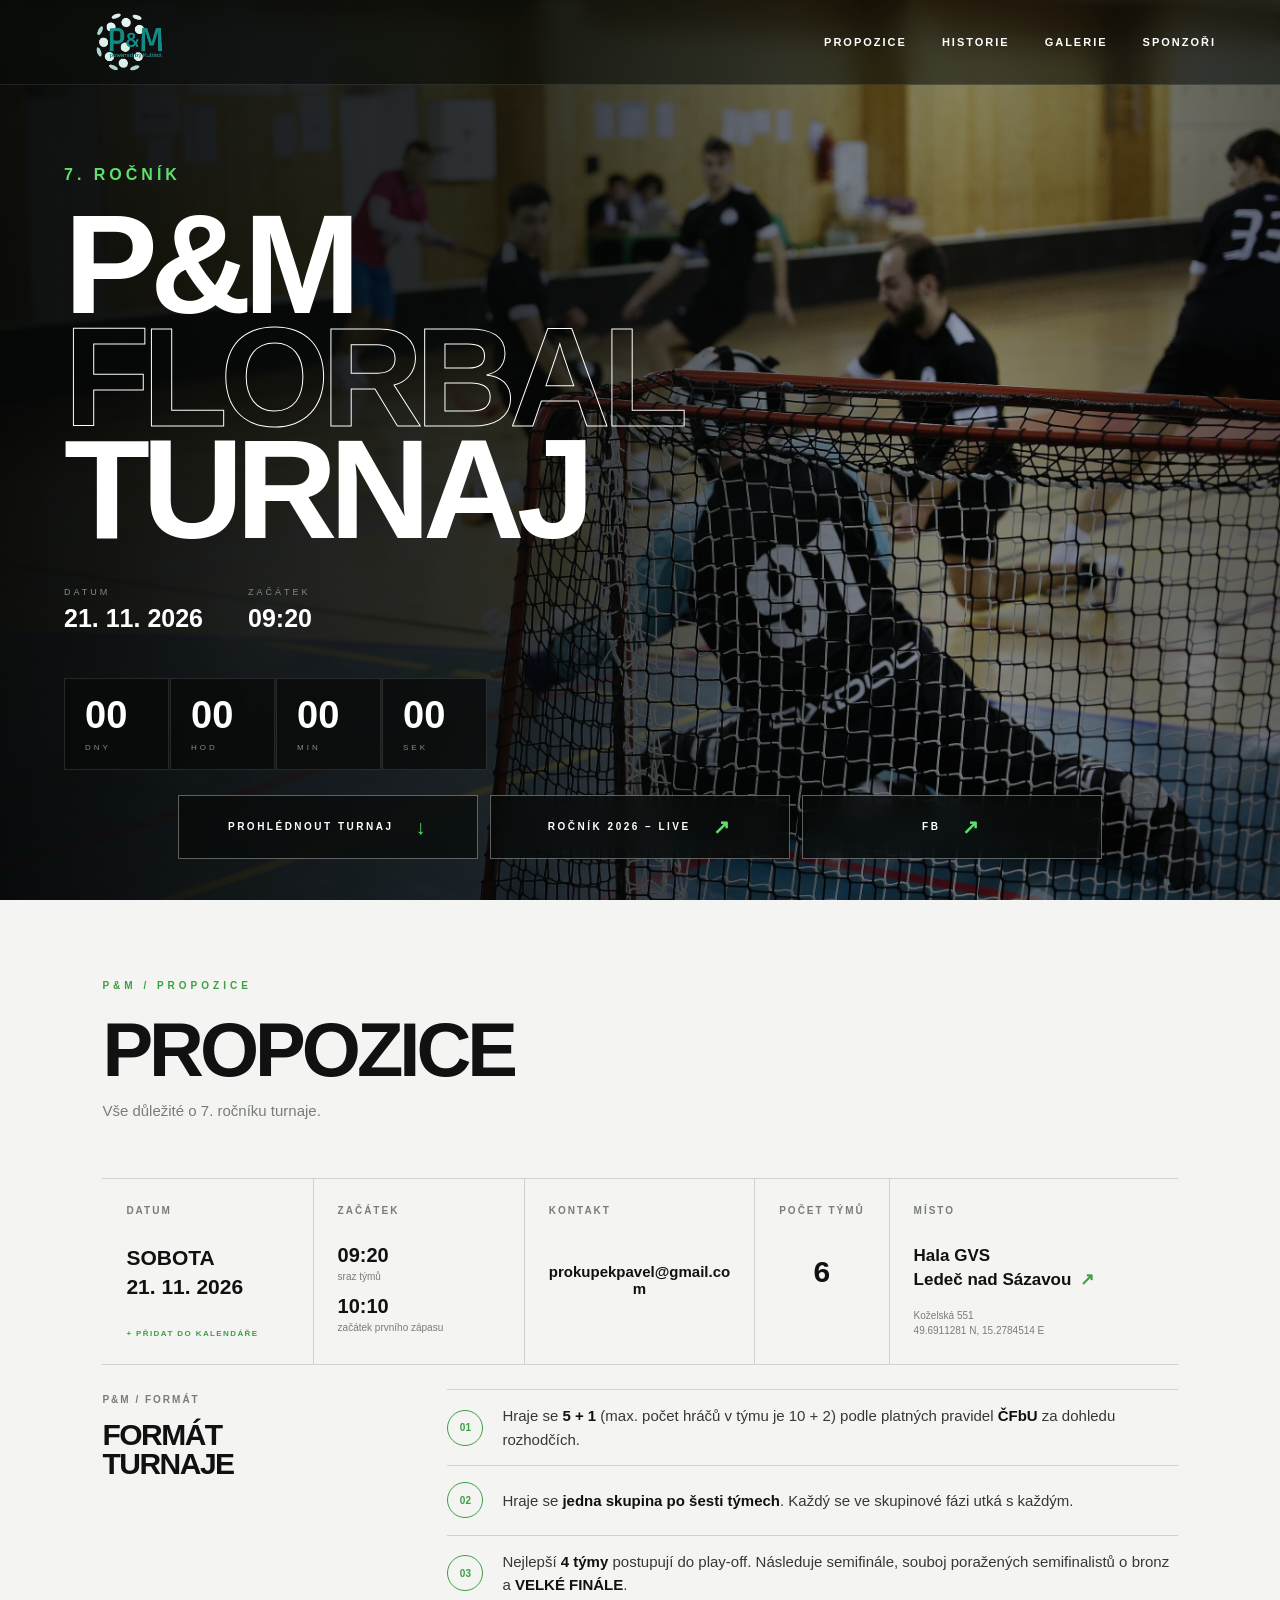
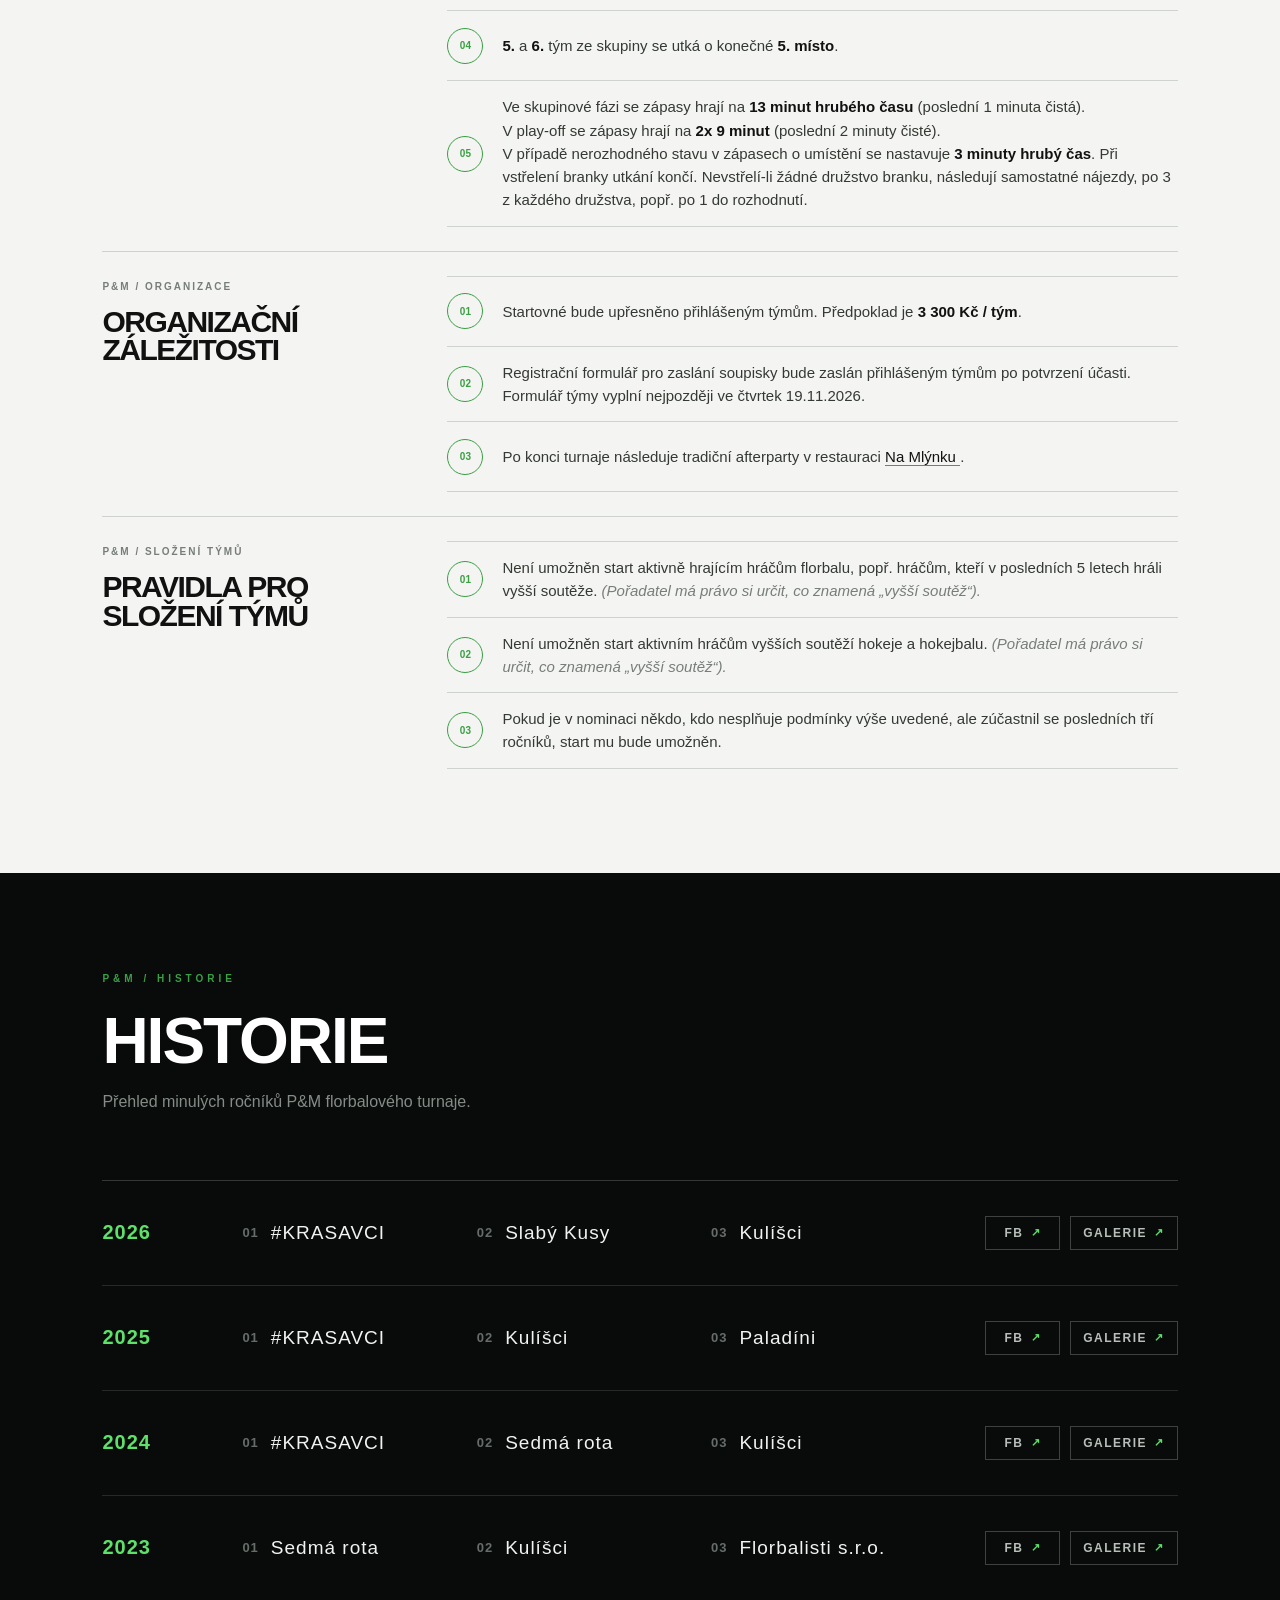
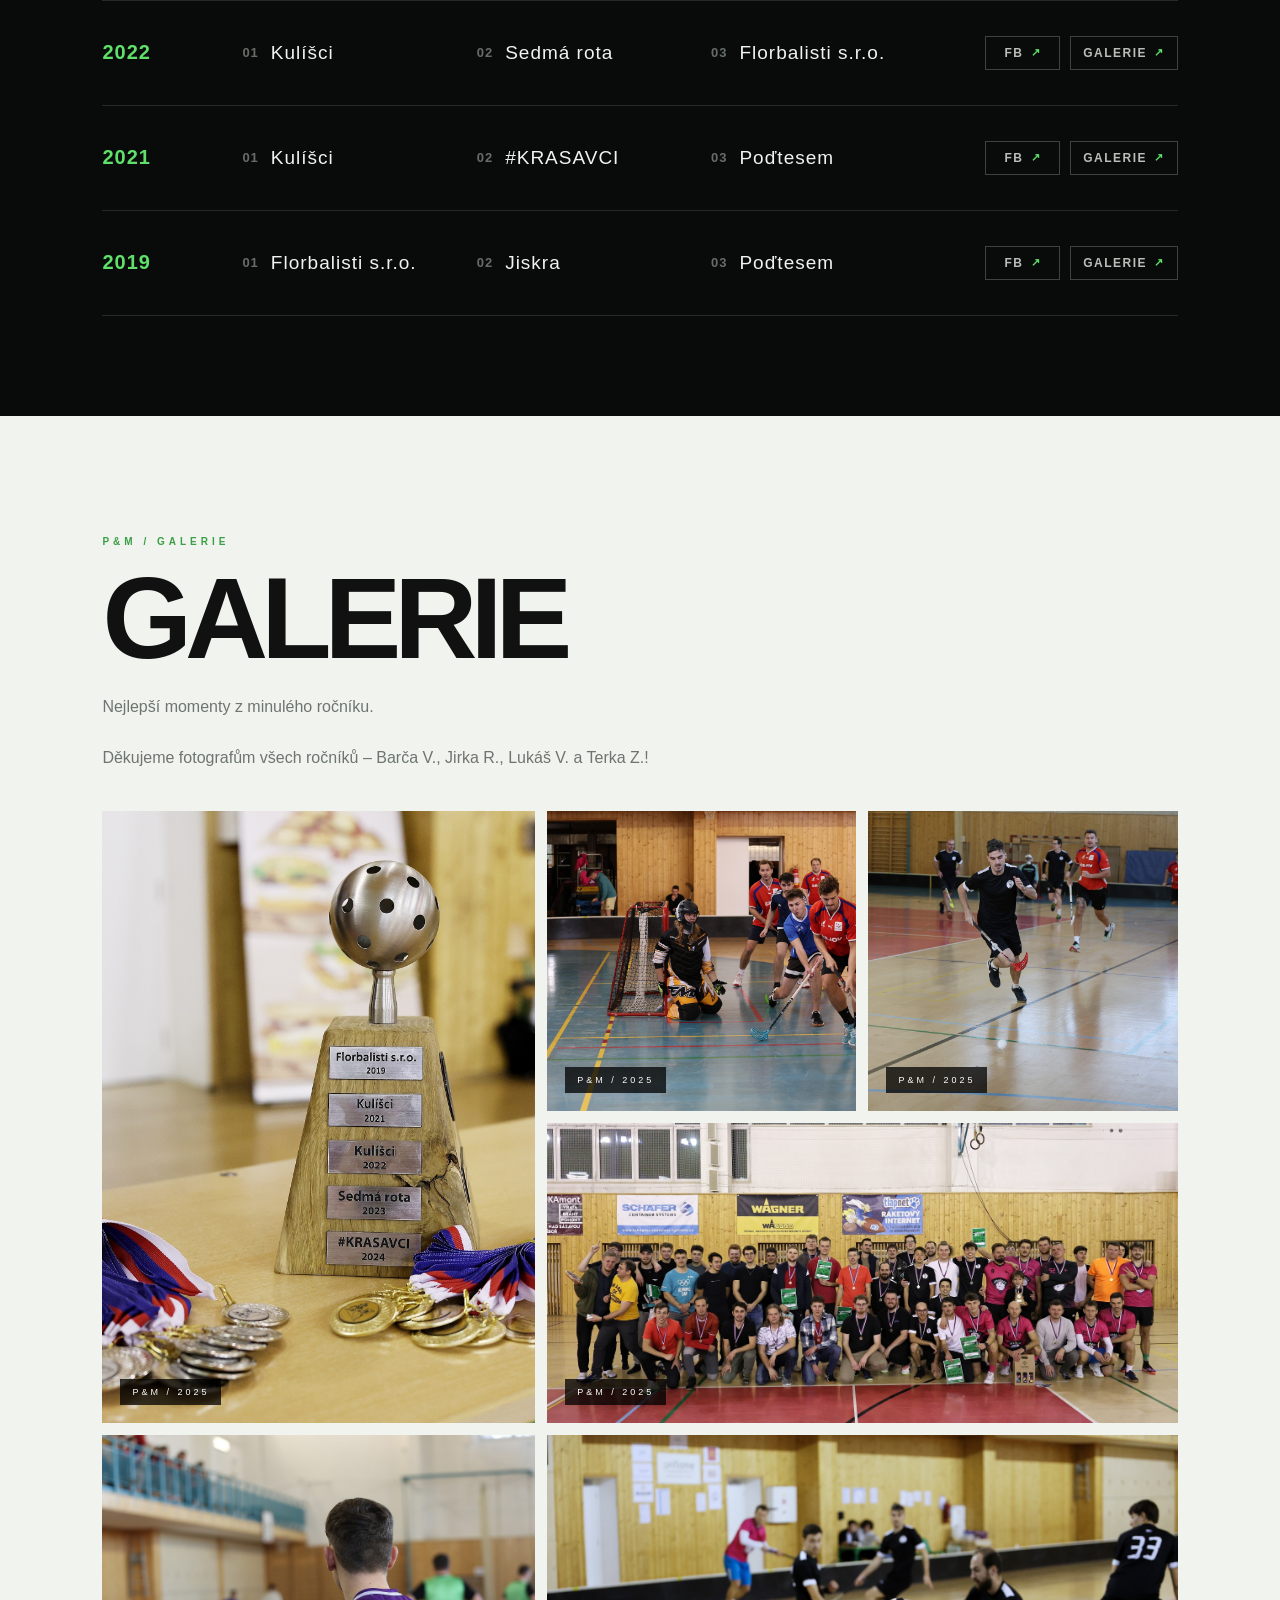
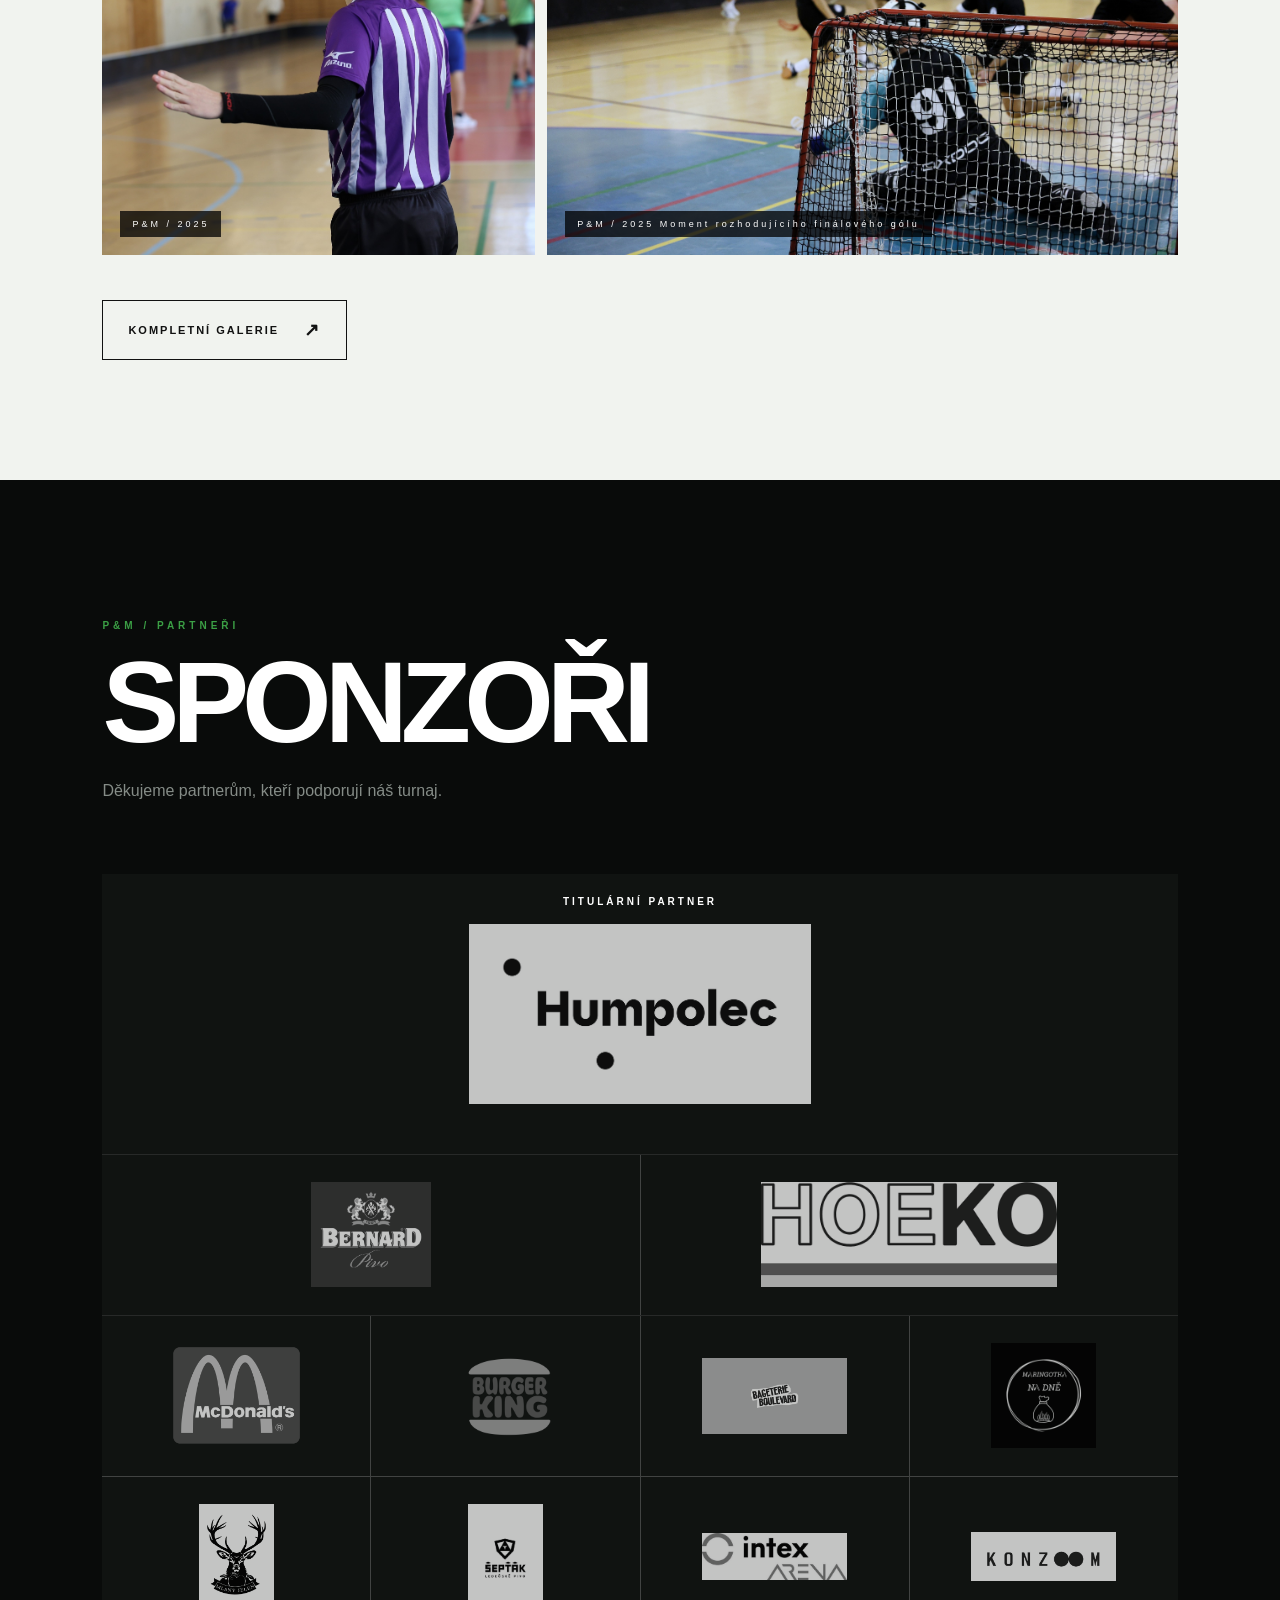
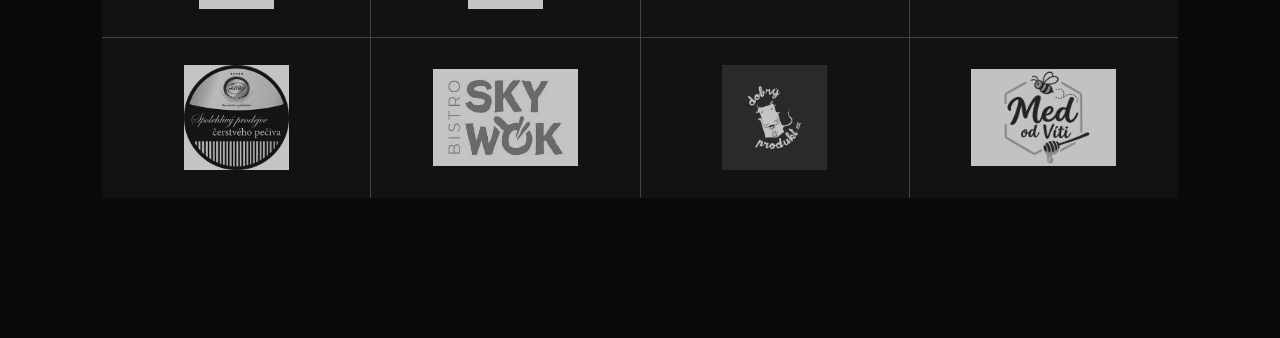
==== commit a5d40fc8: "Update index.html" ====
--- a/index.html
+++ b/index.html
@@ -654,7 +654,50 @@
 
         <div class="history-list">
 
-
+            <!-- 2026 -->
+
+            <div class="history-row">
+
+                <div class="history-year">
+                    2026
+                </div>
+
+                <div class="history-results">
+
+                    <div class="history-place">
+                        <span>01</span>
+                        <strong><strong>#KRASAVCI</strong></strong>
+                    </div>
+
+                    <div class="history-place">
+                        <span>02</span>
+                        <strong>Slabý Kusy</strong>
+                    </div>
+
+                    <div class="history-place">
+                        <span>03</span>
+                        <strong>Kulíšci</strong>
+                    </div>
+
+                </div>
+
+                <div class="history-links">
+
+                    <a href="https://fb.me/e/6p7LoCQUa" target="_blank">
+                        FB <span>↗</span>
+                    </a>
+
+                    <a href="" target="_blank">
+                        GALERIE <span>↗</span>
+                    </a>
+
+                </div>
+
+            </div>
+
+
+
+            
             <!-- 2025 -->
 
             <div class="history-row">
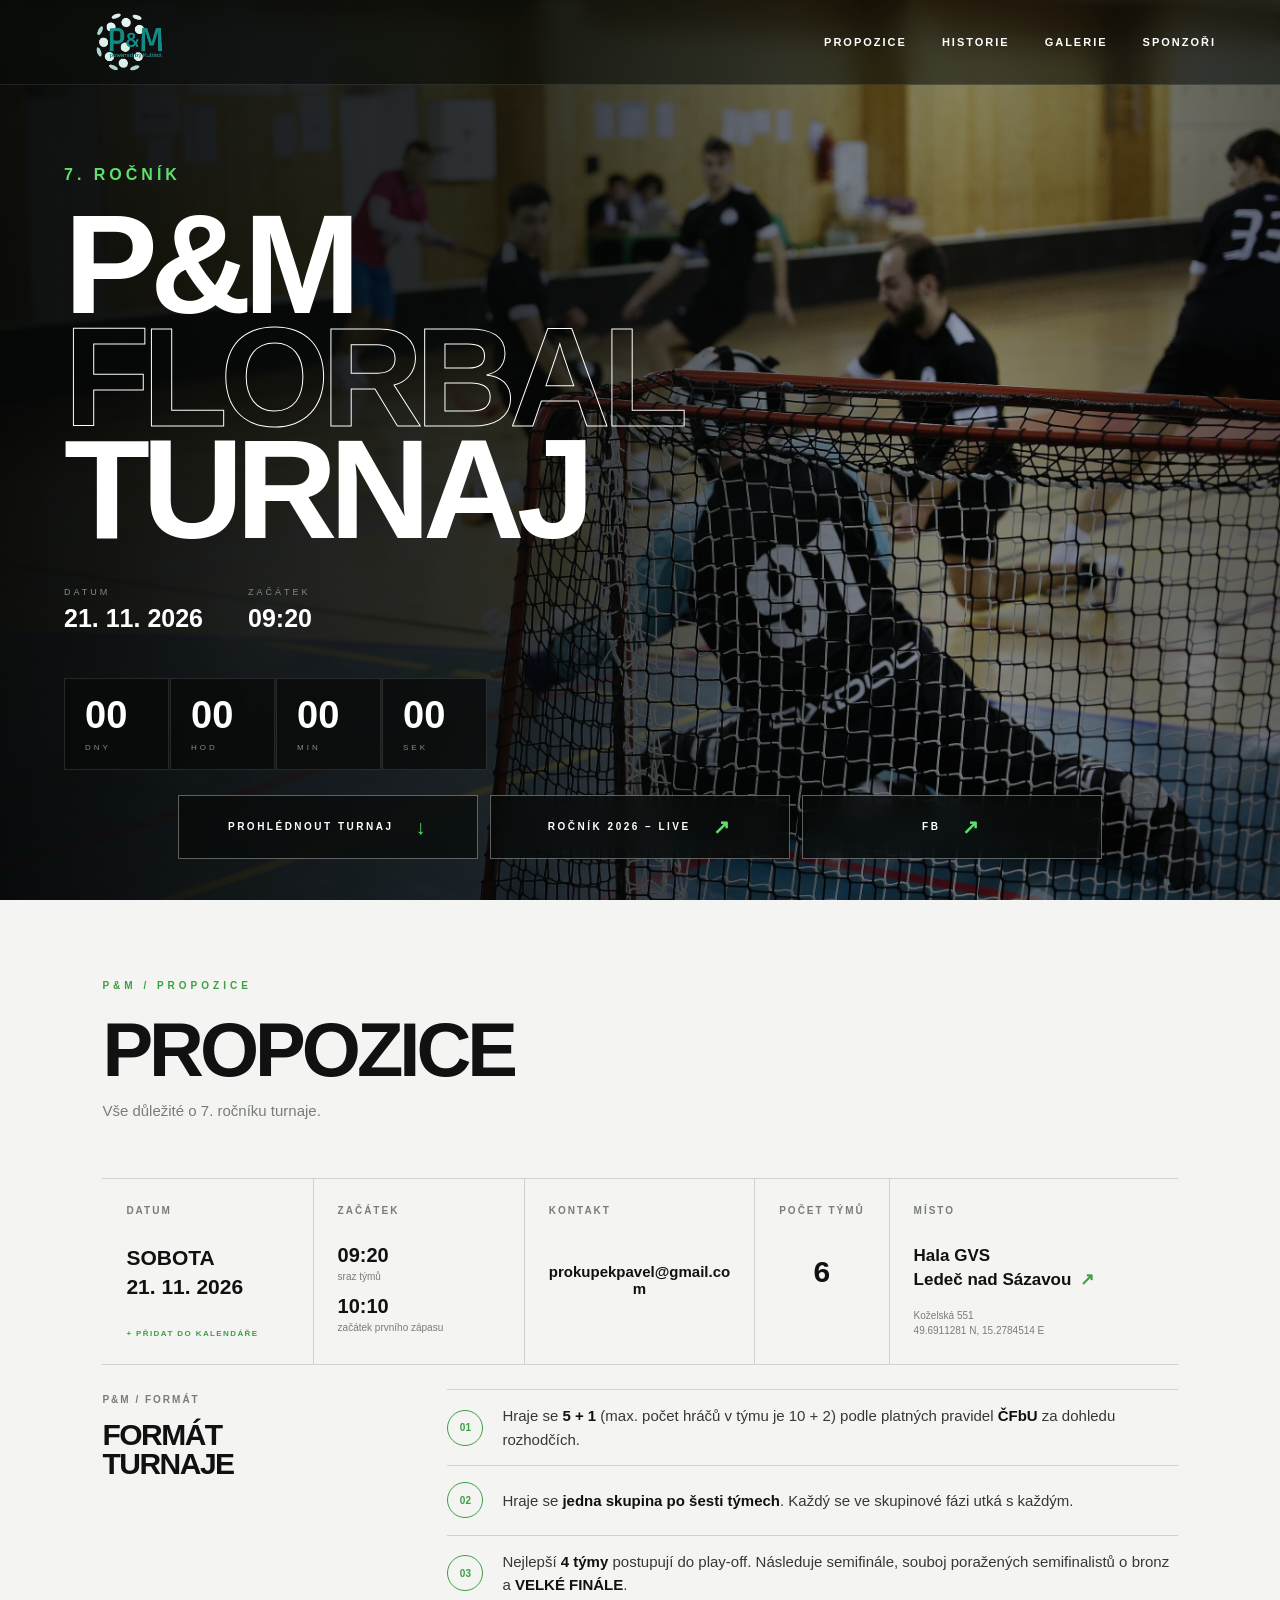
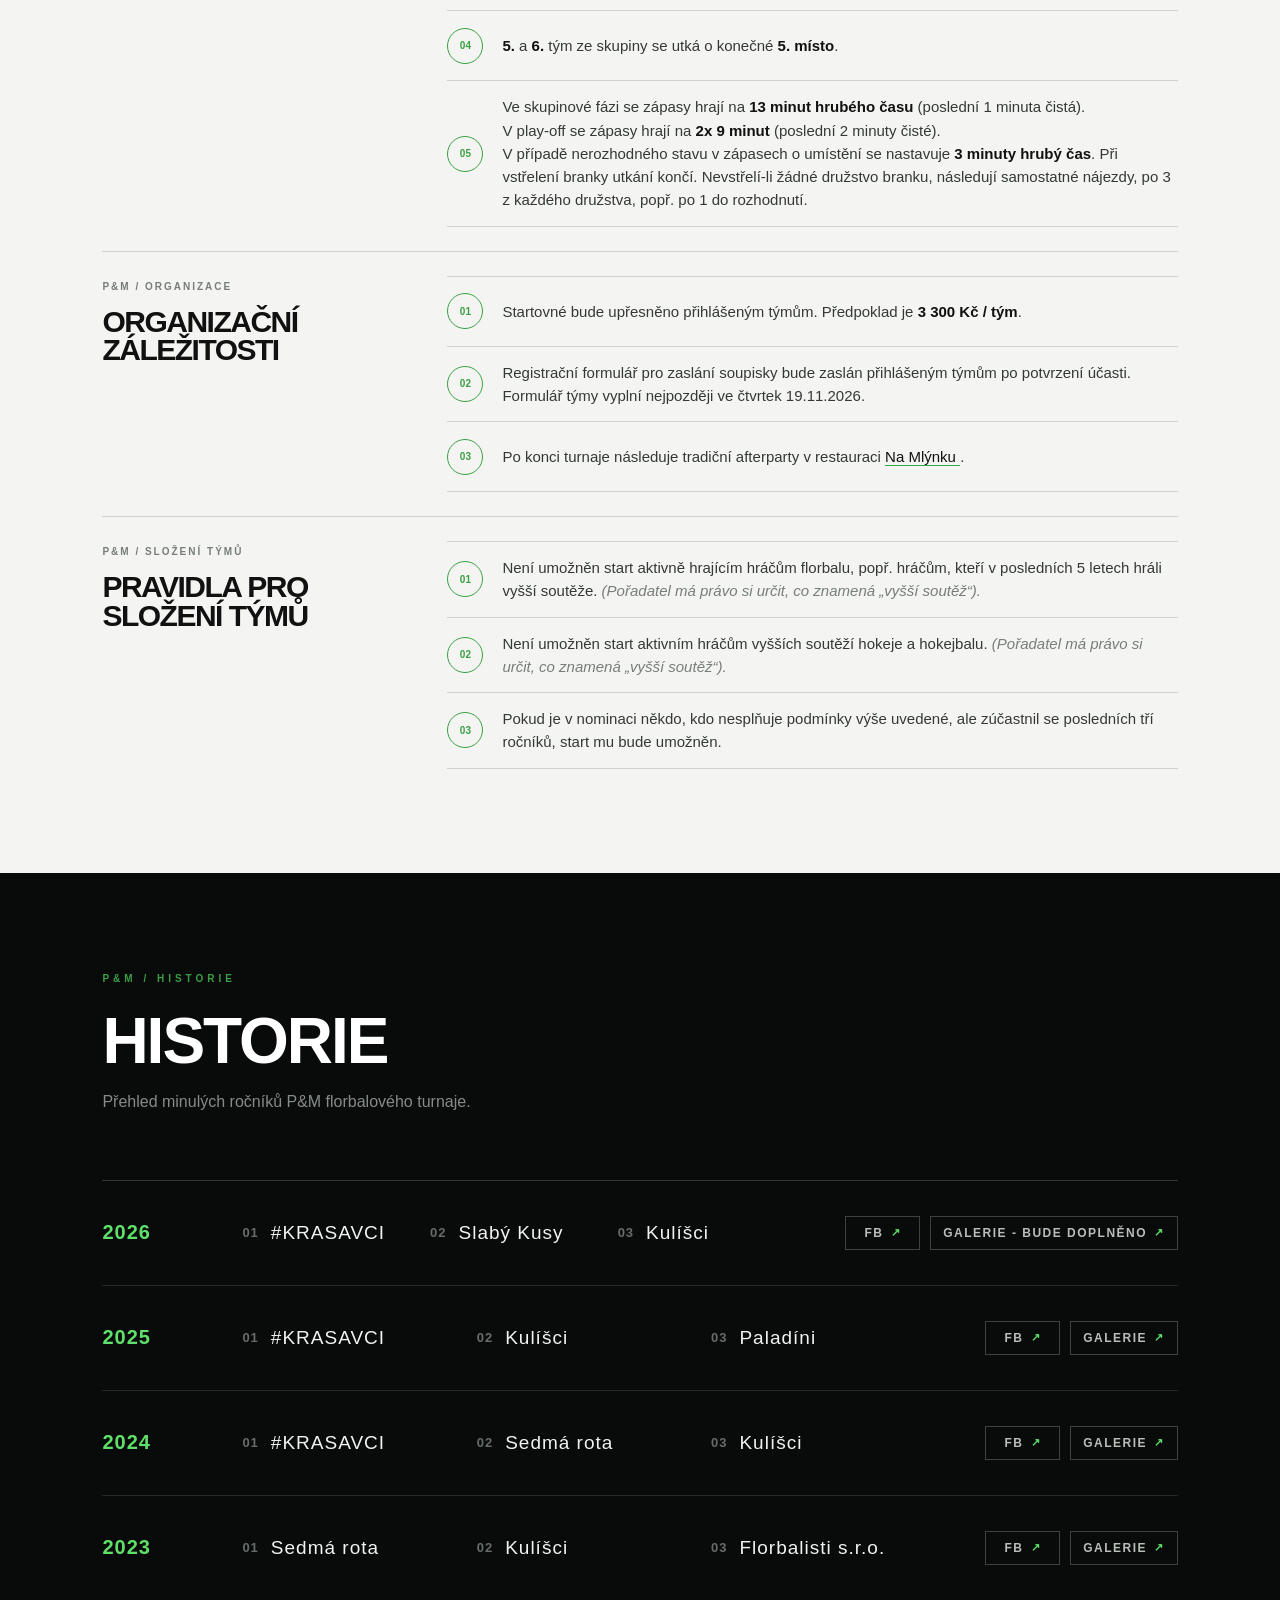
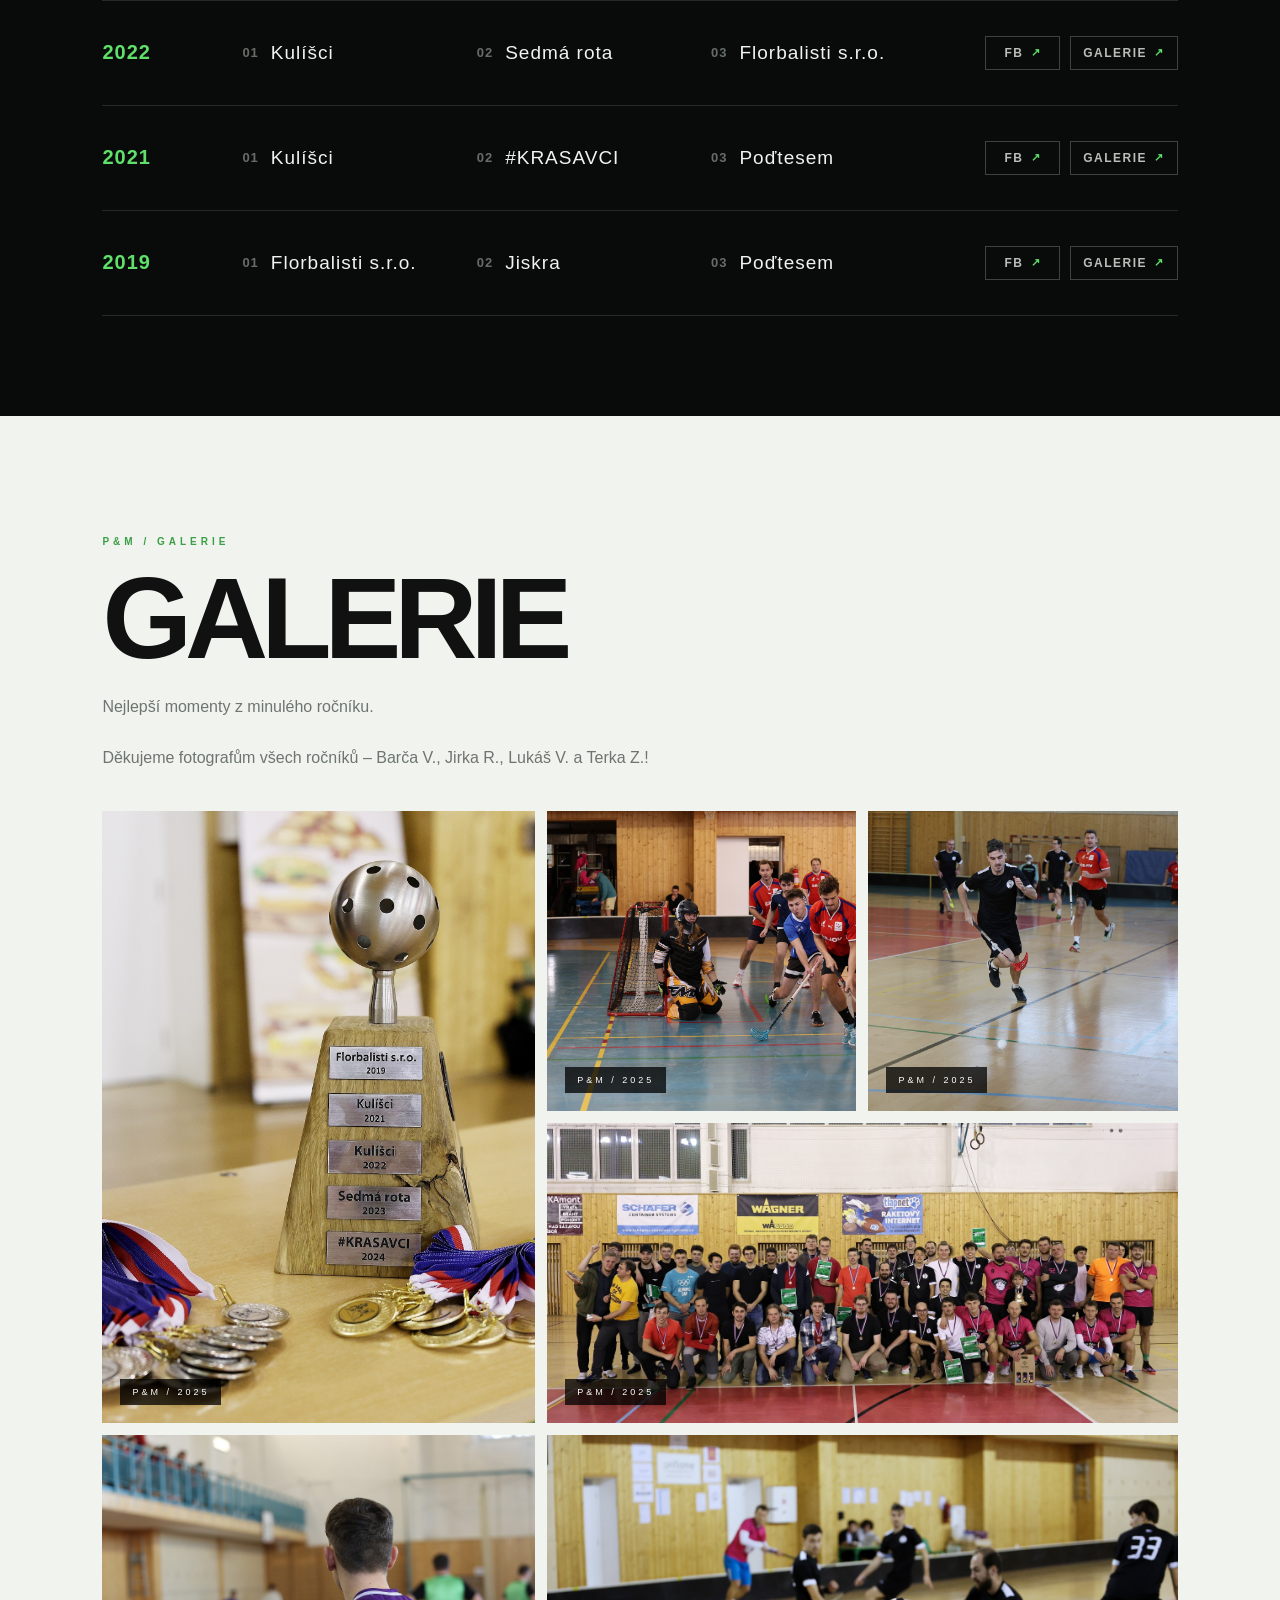
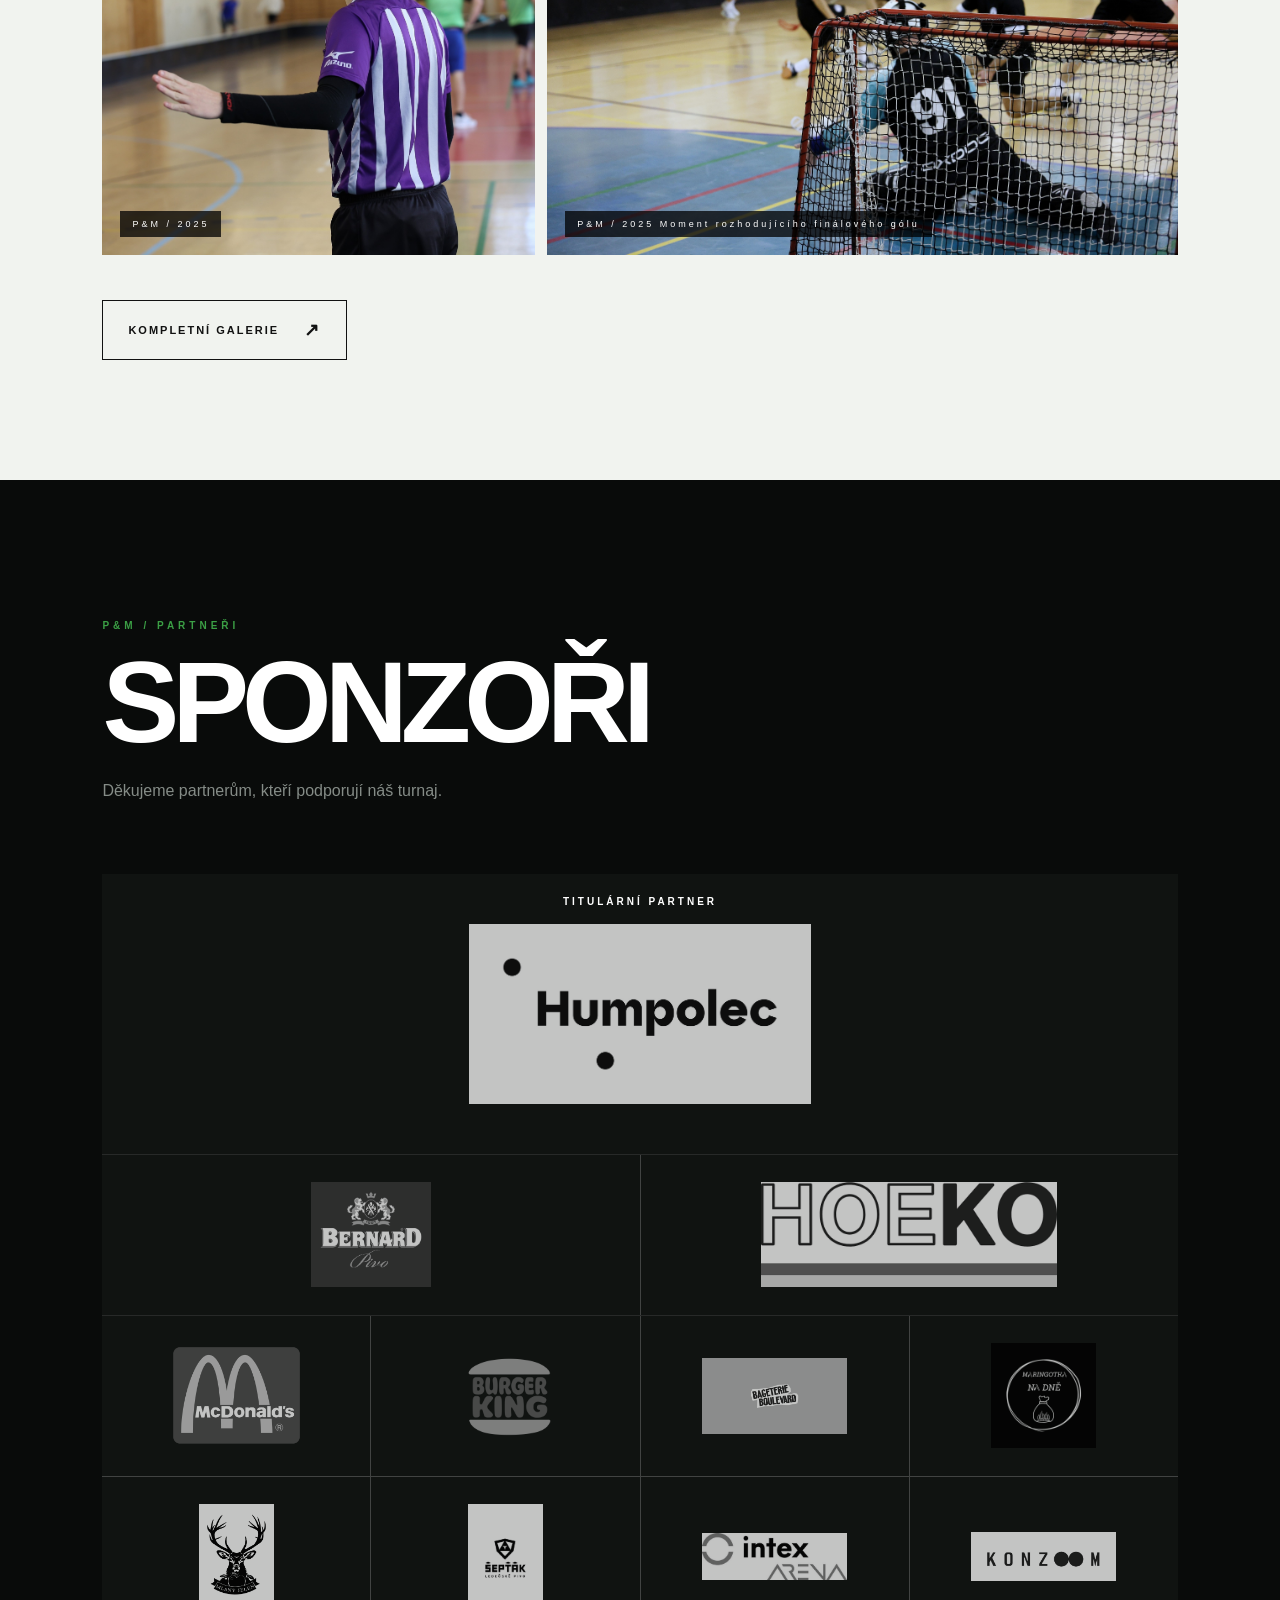
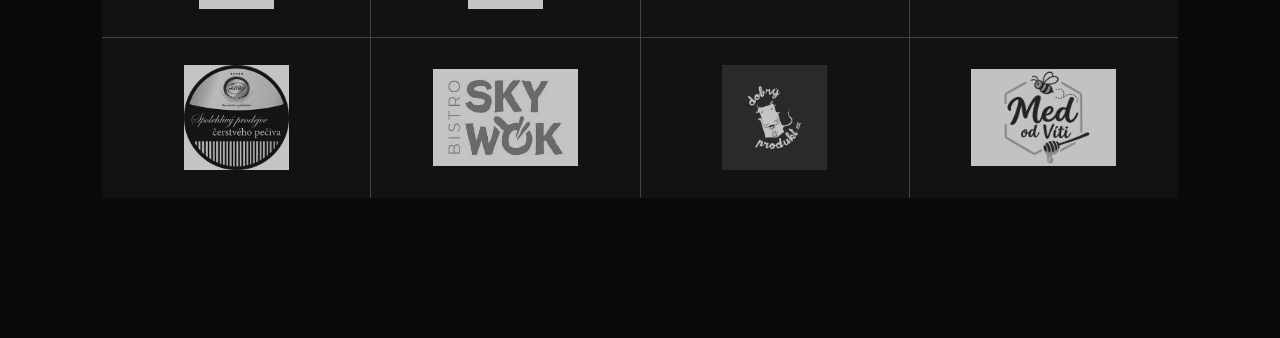
==== commit 371f6fa7: "Update index.html" ====
--- a/index.html
+++ b/index.html
@@ -688,7 +688,7 @@
                     </a>
 
                     <a href="" target="_blank">
-                        GALERIE <span>↗</span>
+                        GALERIE - BUDE DOPLNĚNO <span>↗</span>
                     </a>
 
                 </div>
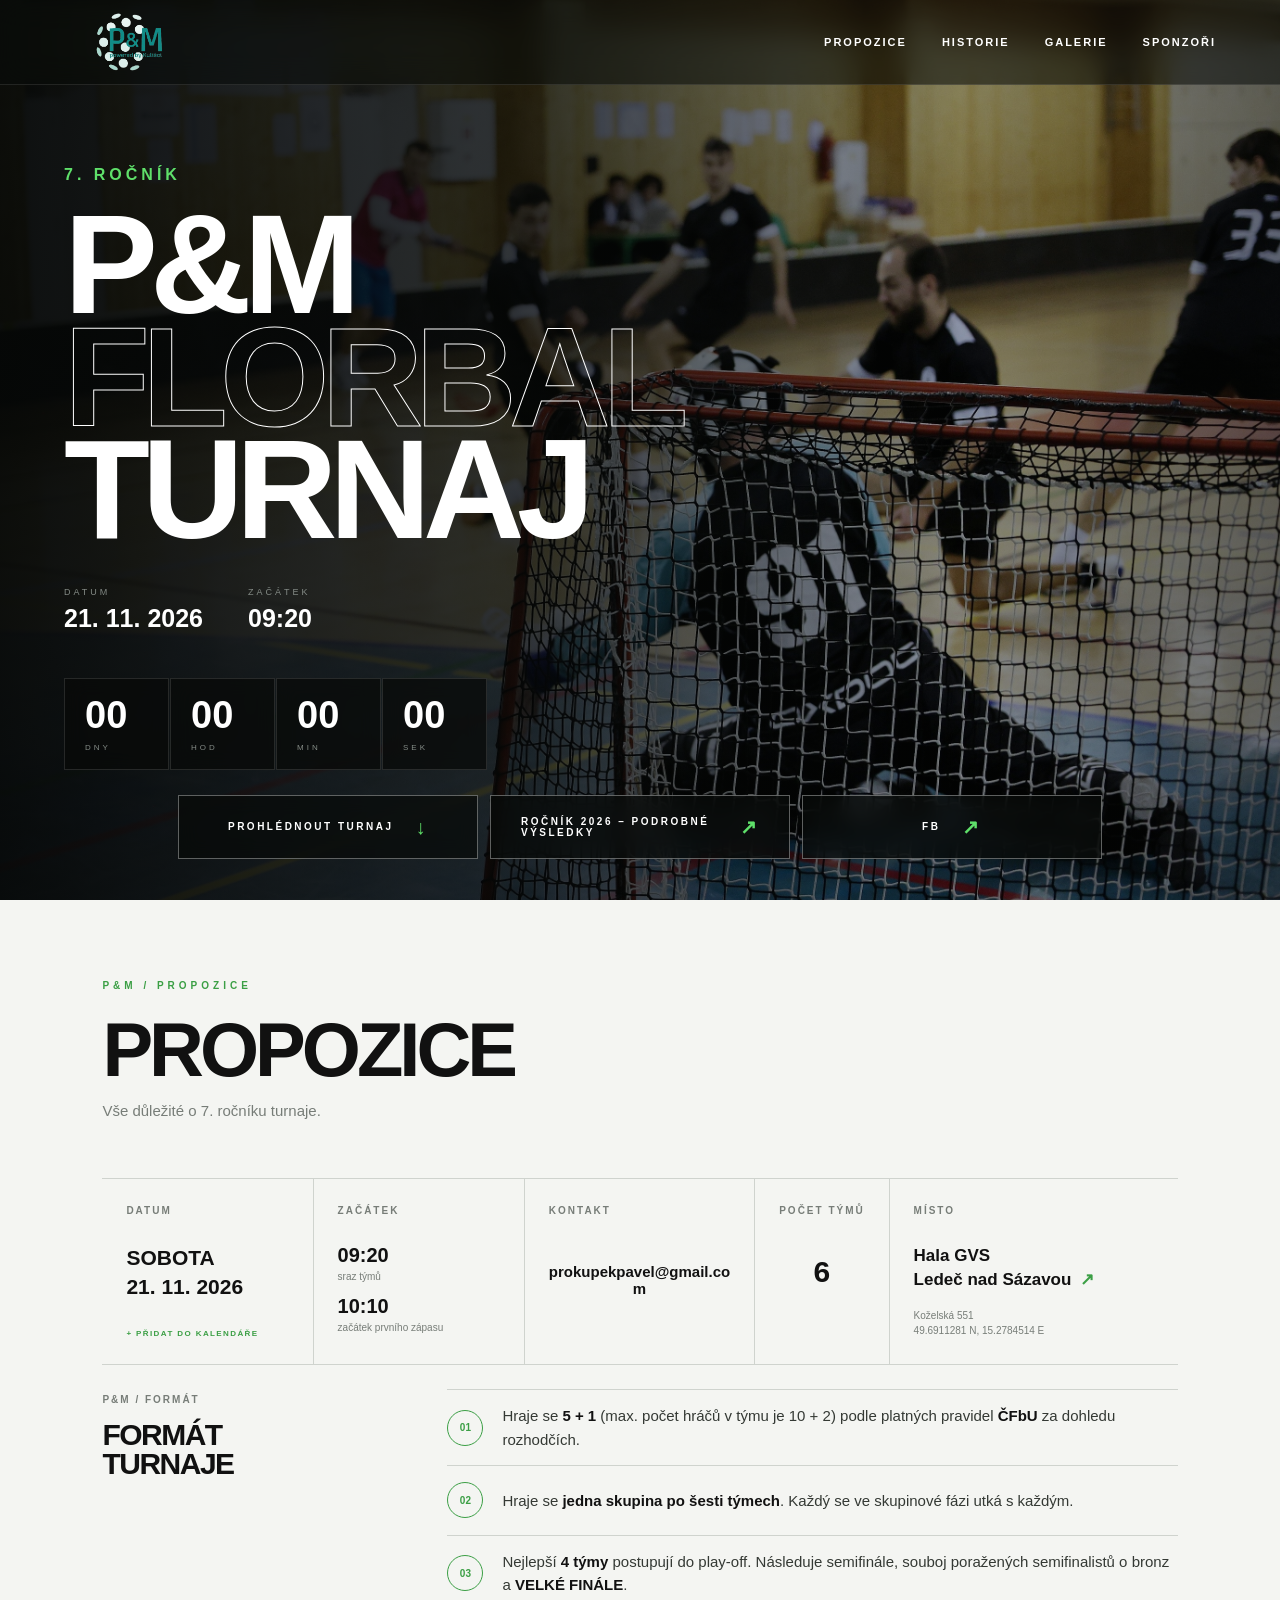
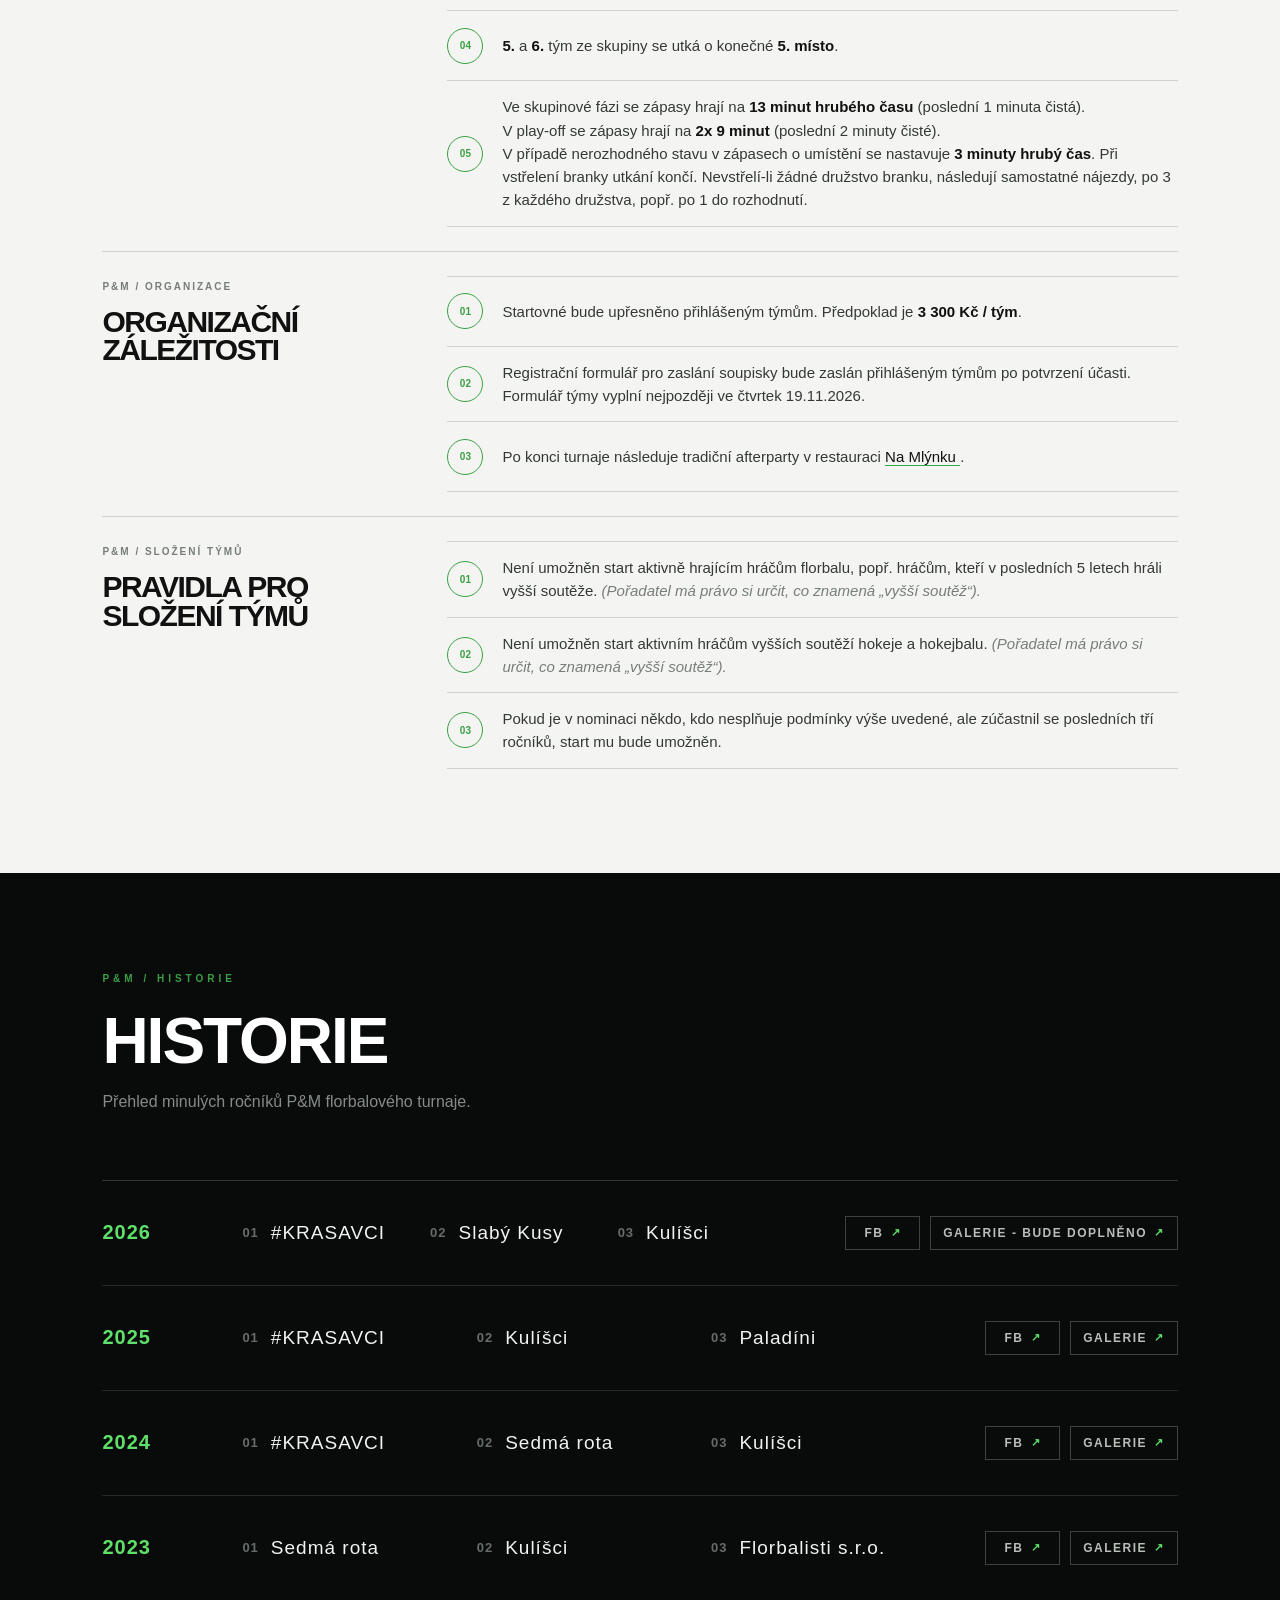
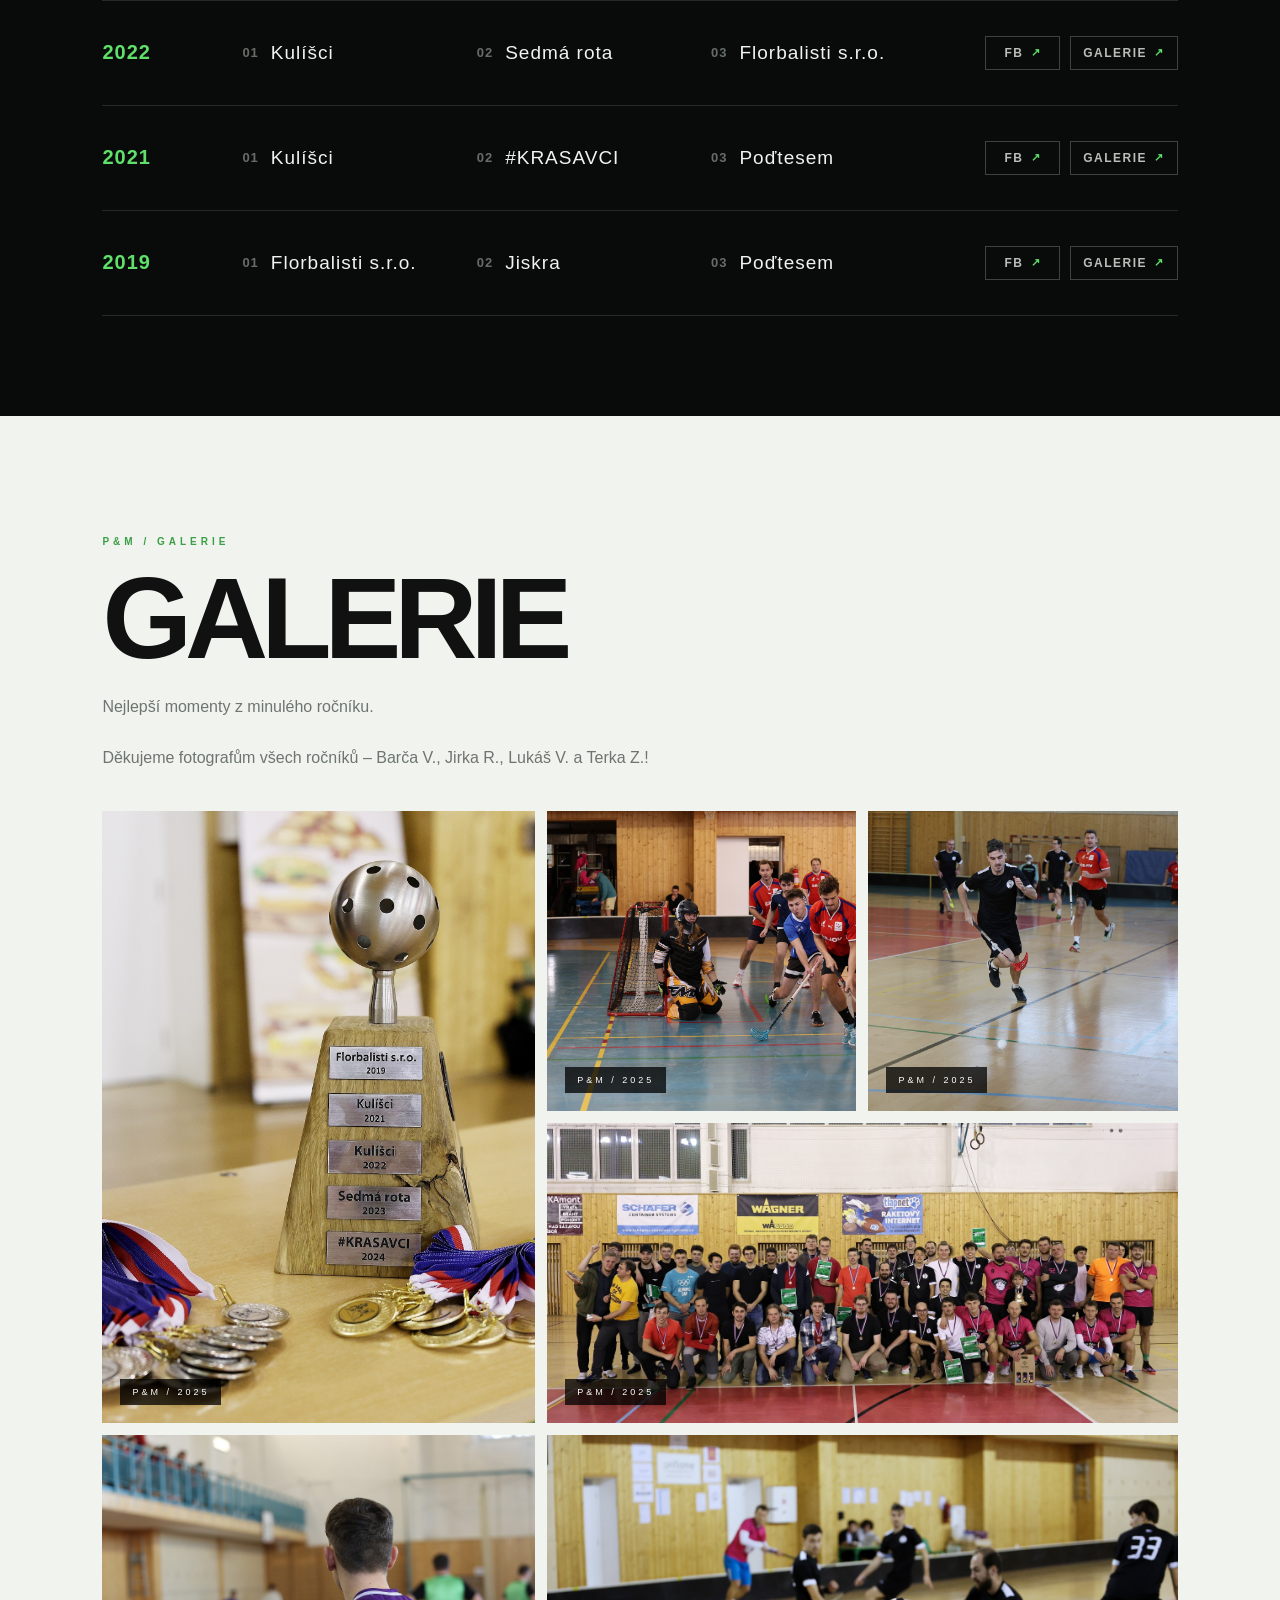
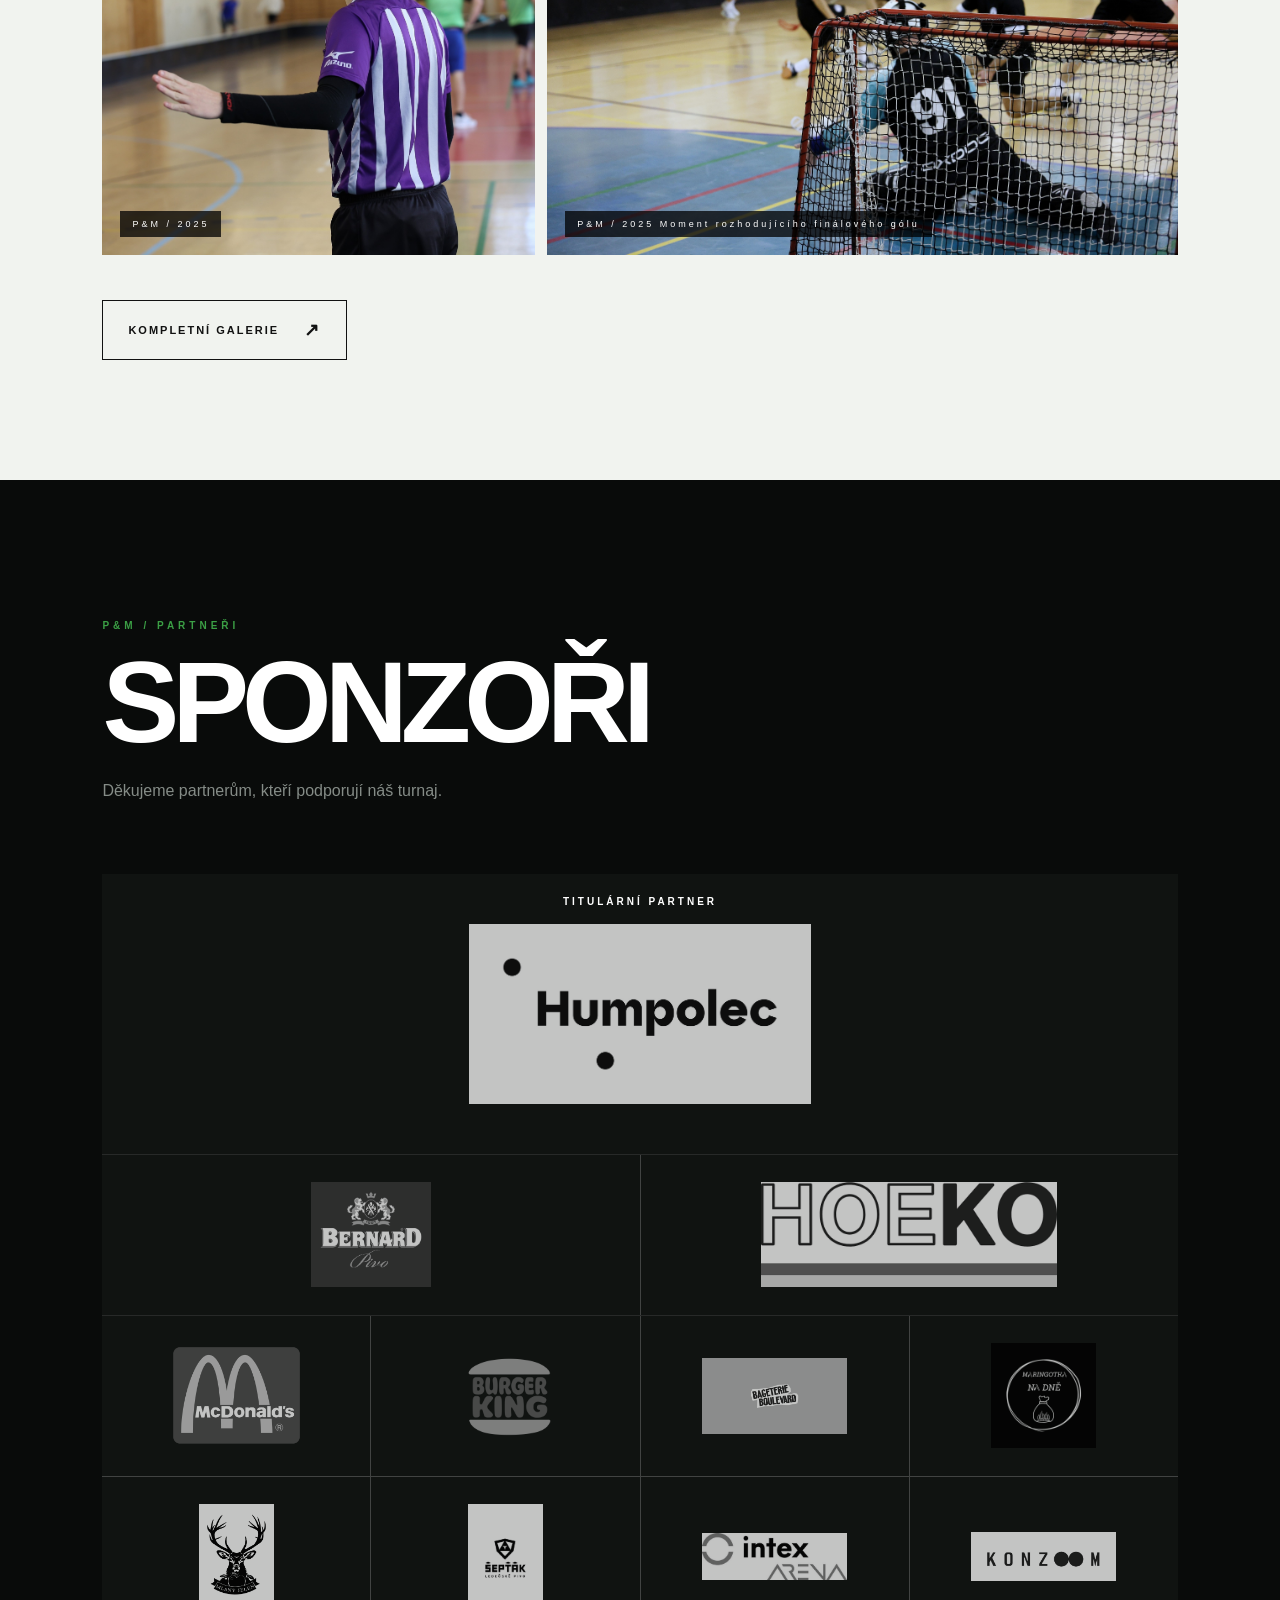
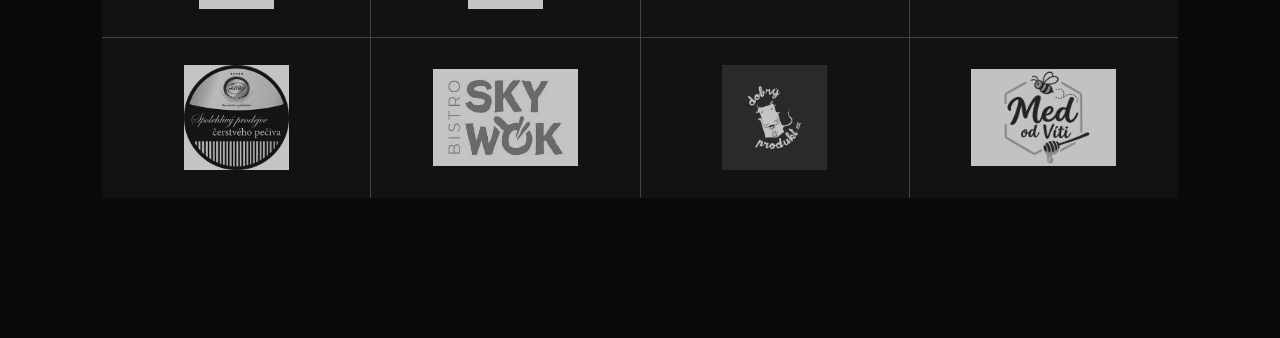
==== commit a7fac9ae: "Update index.html" ====
--- a/index.html
+++ b/index.html
@@ -218,7 +218,7 @@
         hidden
         aria-label="Otevřít živé výsledky turnaje"
     >
-        ROČNÍK 2026 – LIVE
+        ROČNÍK 2026 – PODROBNÉ VÝSLEDKY
         <span>↗</span>
     </a>
 
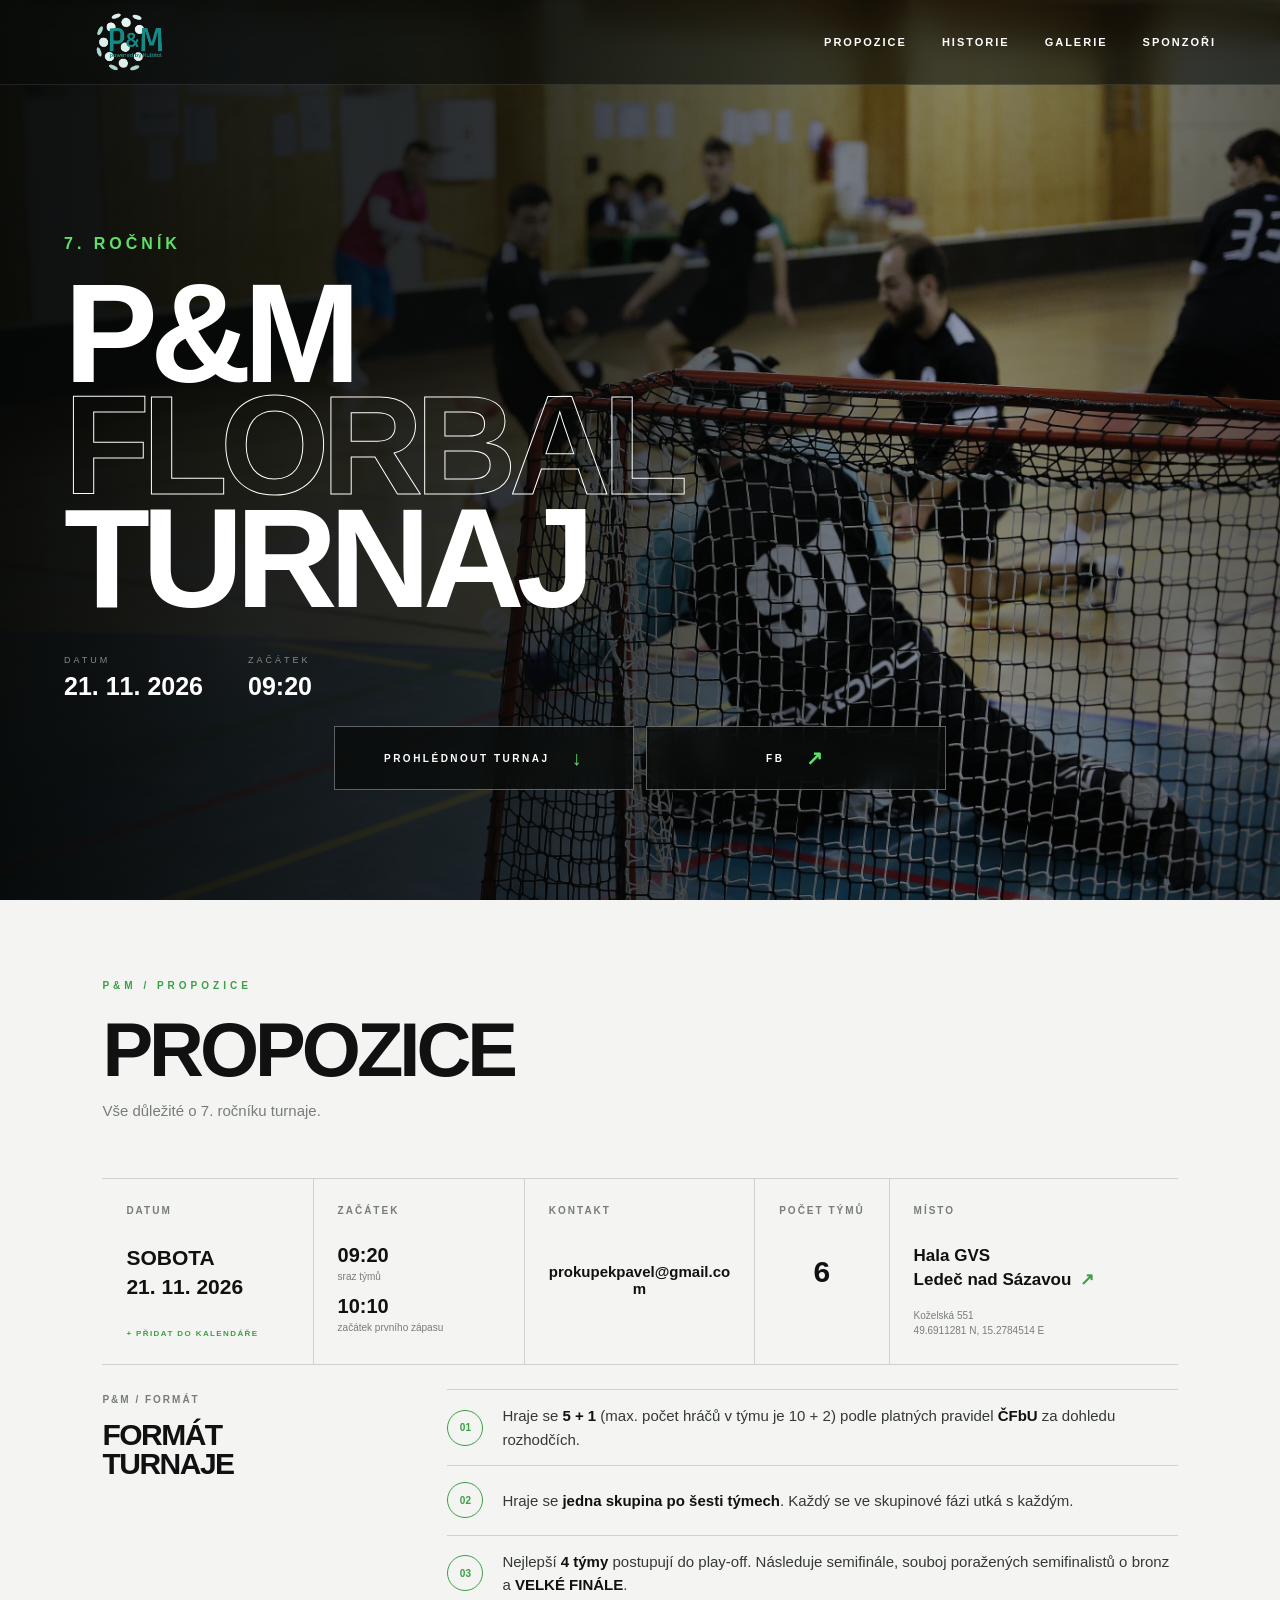
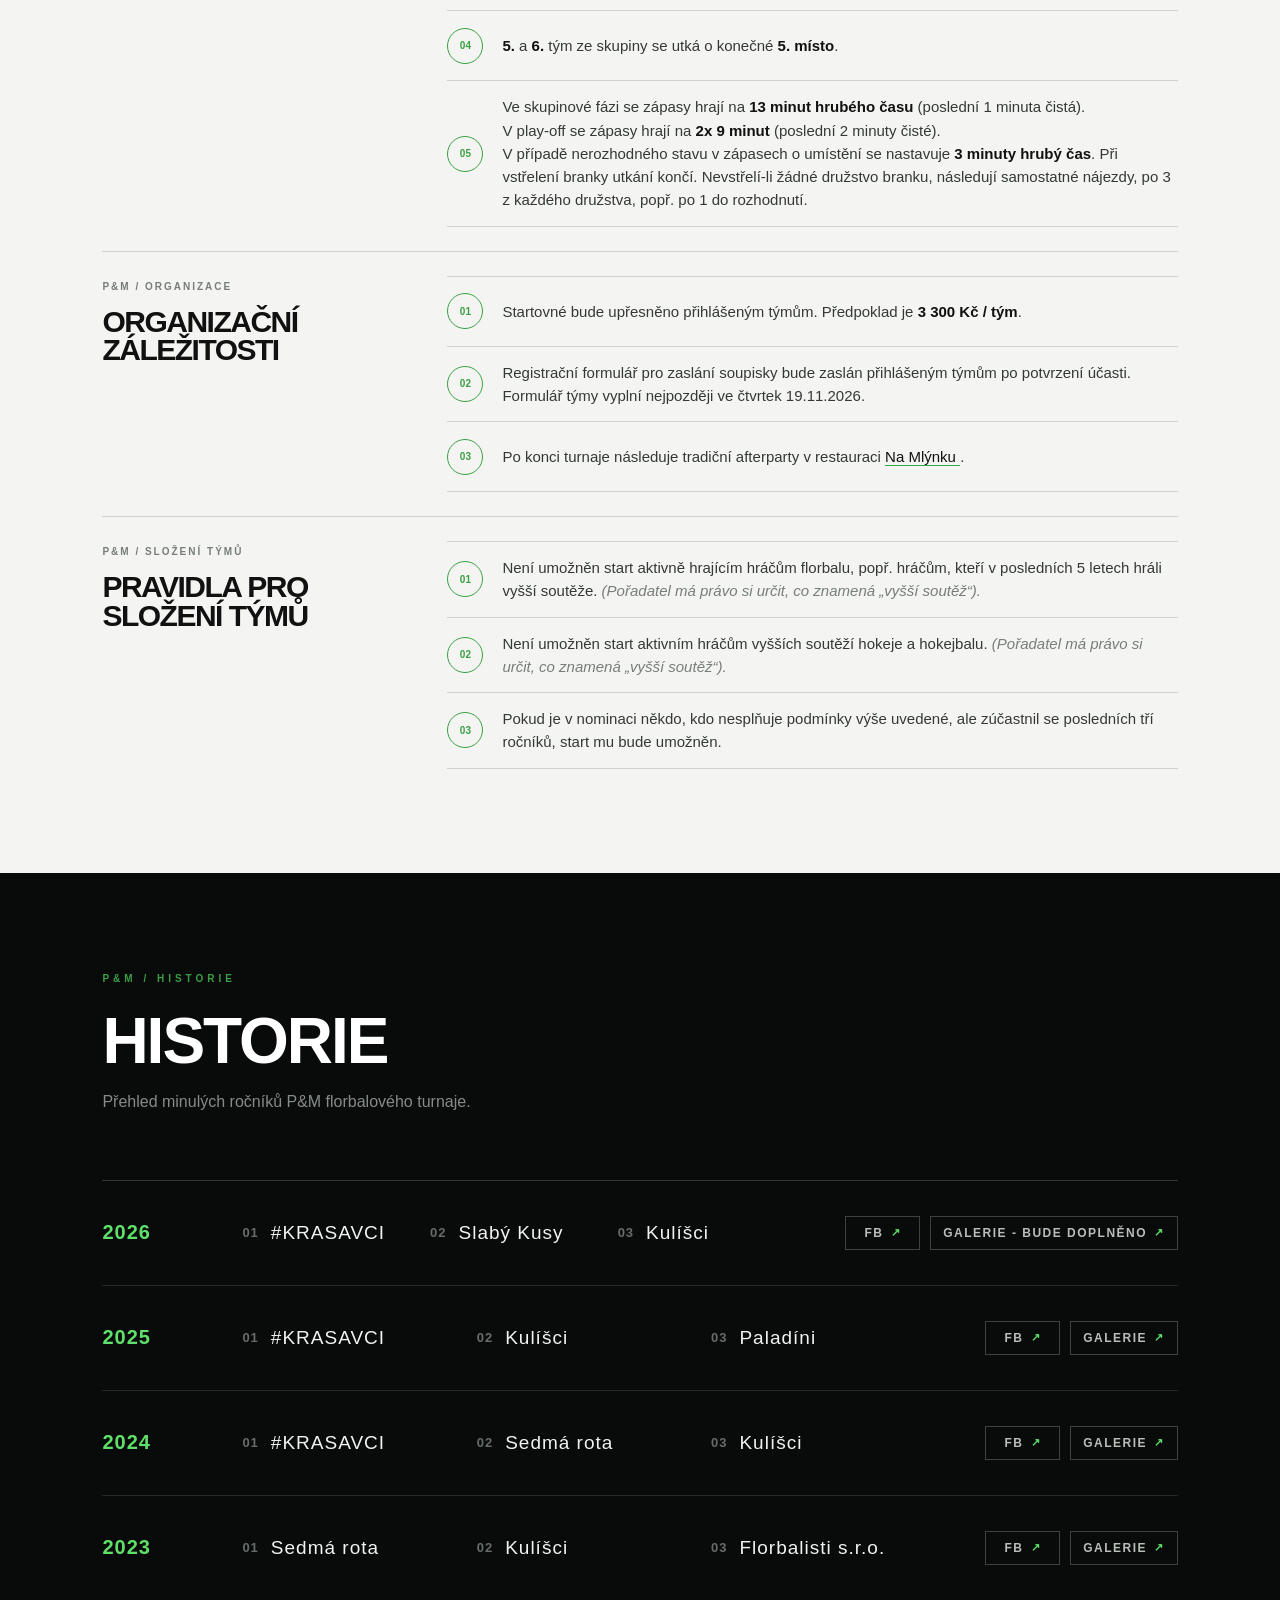
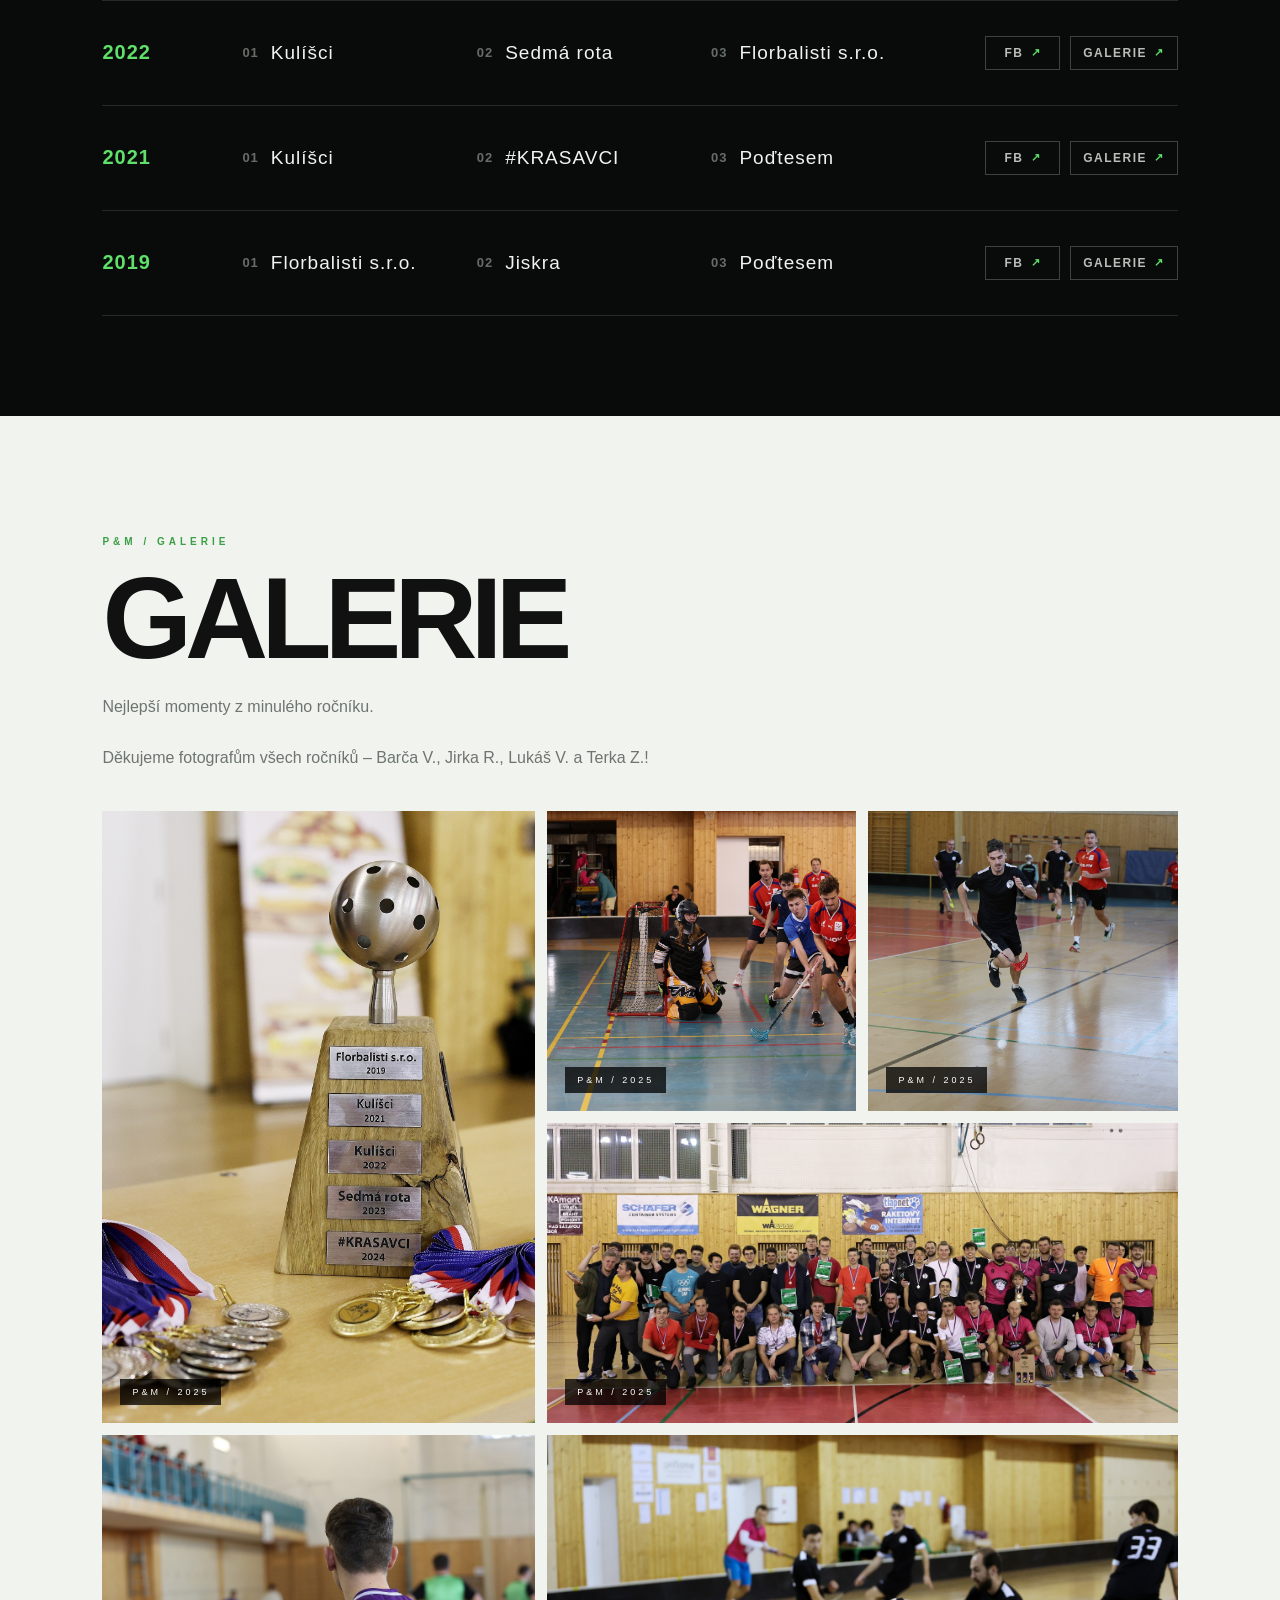
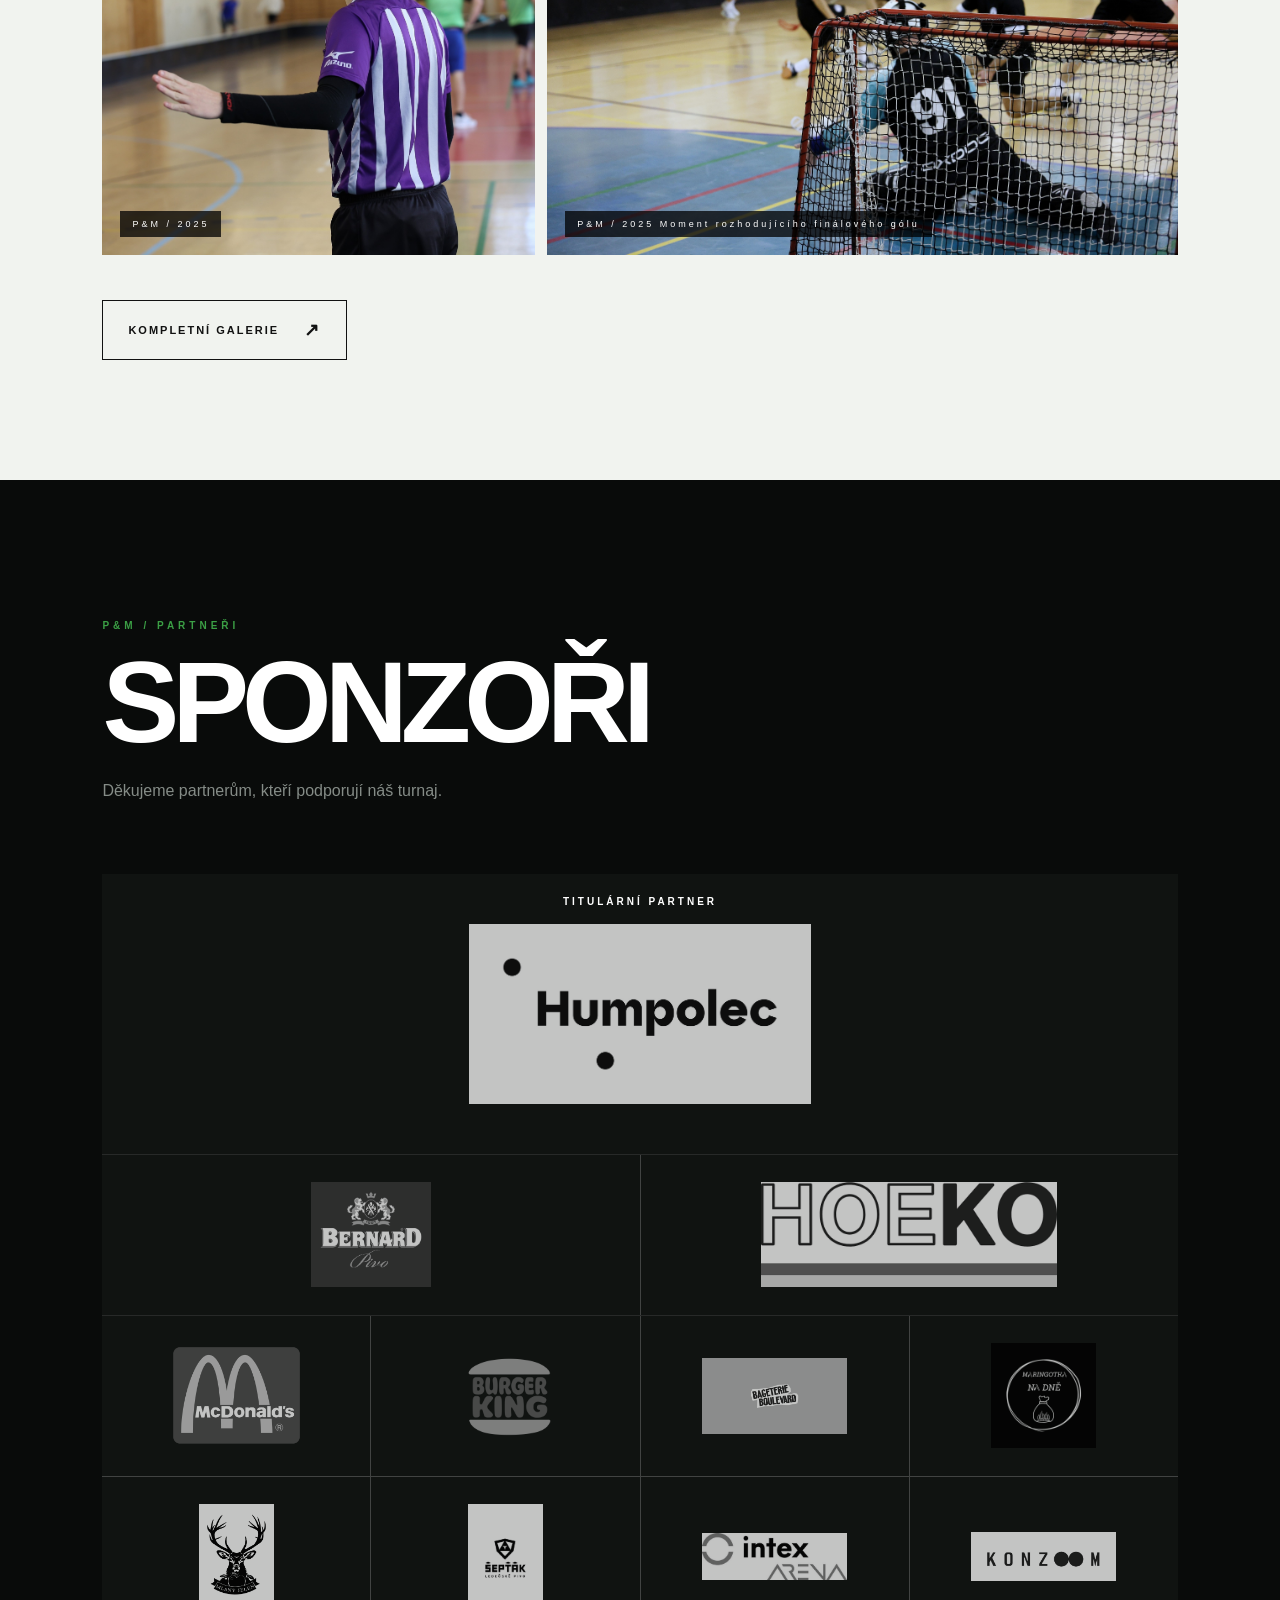
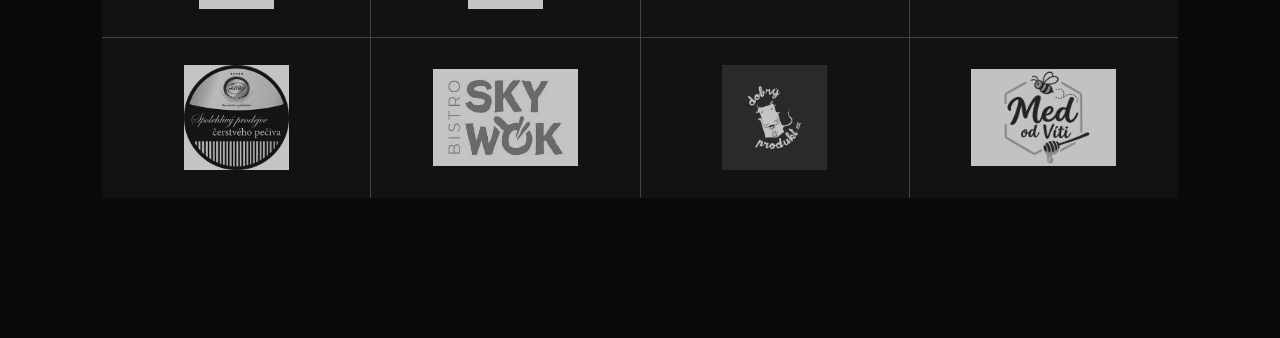
==== commit f86fdb95: "Update index.html" ====
--- a/index.html
+++ b/index.html
@@ -141,7 +141,7 @@
 
 
                 <!-- ODPOČET -->
-
+<!--
                 <div class="countdown">
 
 
@@ -202,7 +202,8 @@
 
                 </div>
 
-
+-->
+                
                 <!-- HERO TLAČÍTKA -->
 <div class="hero-buttons">
 
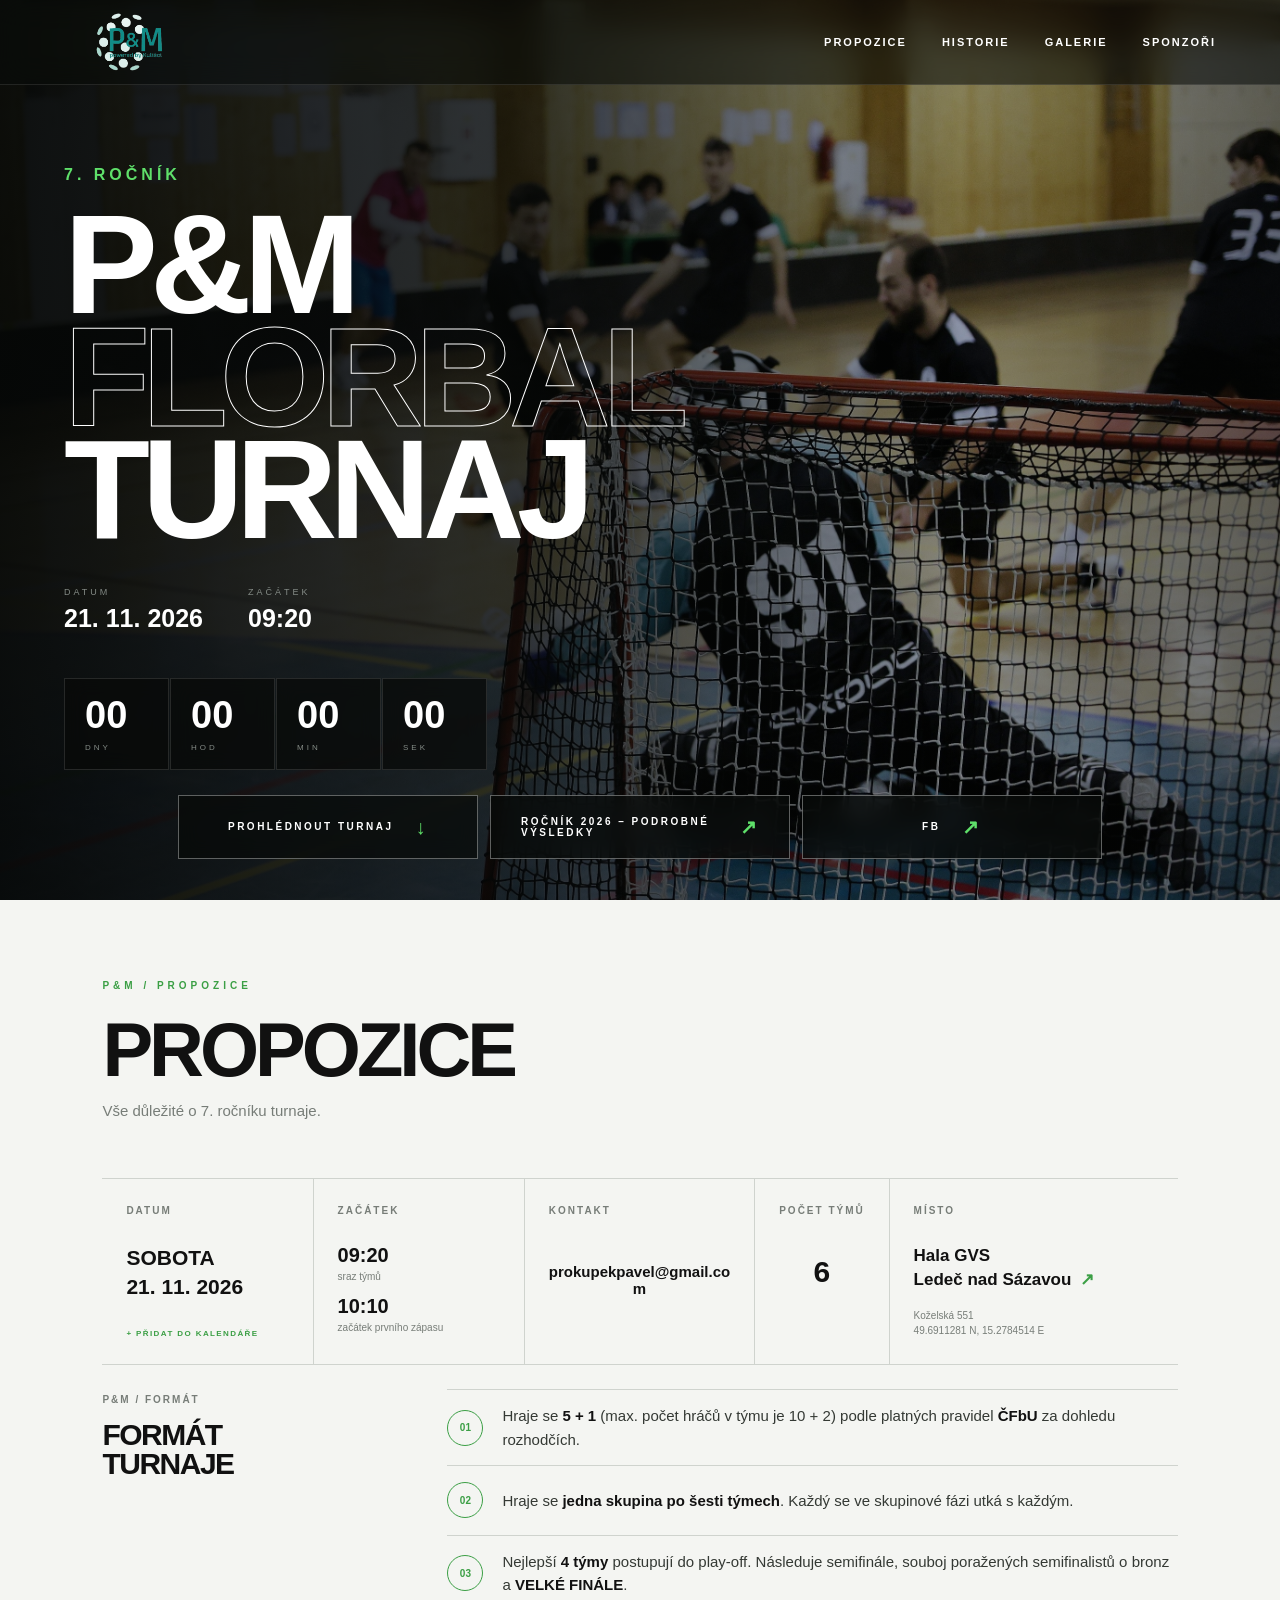
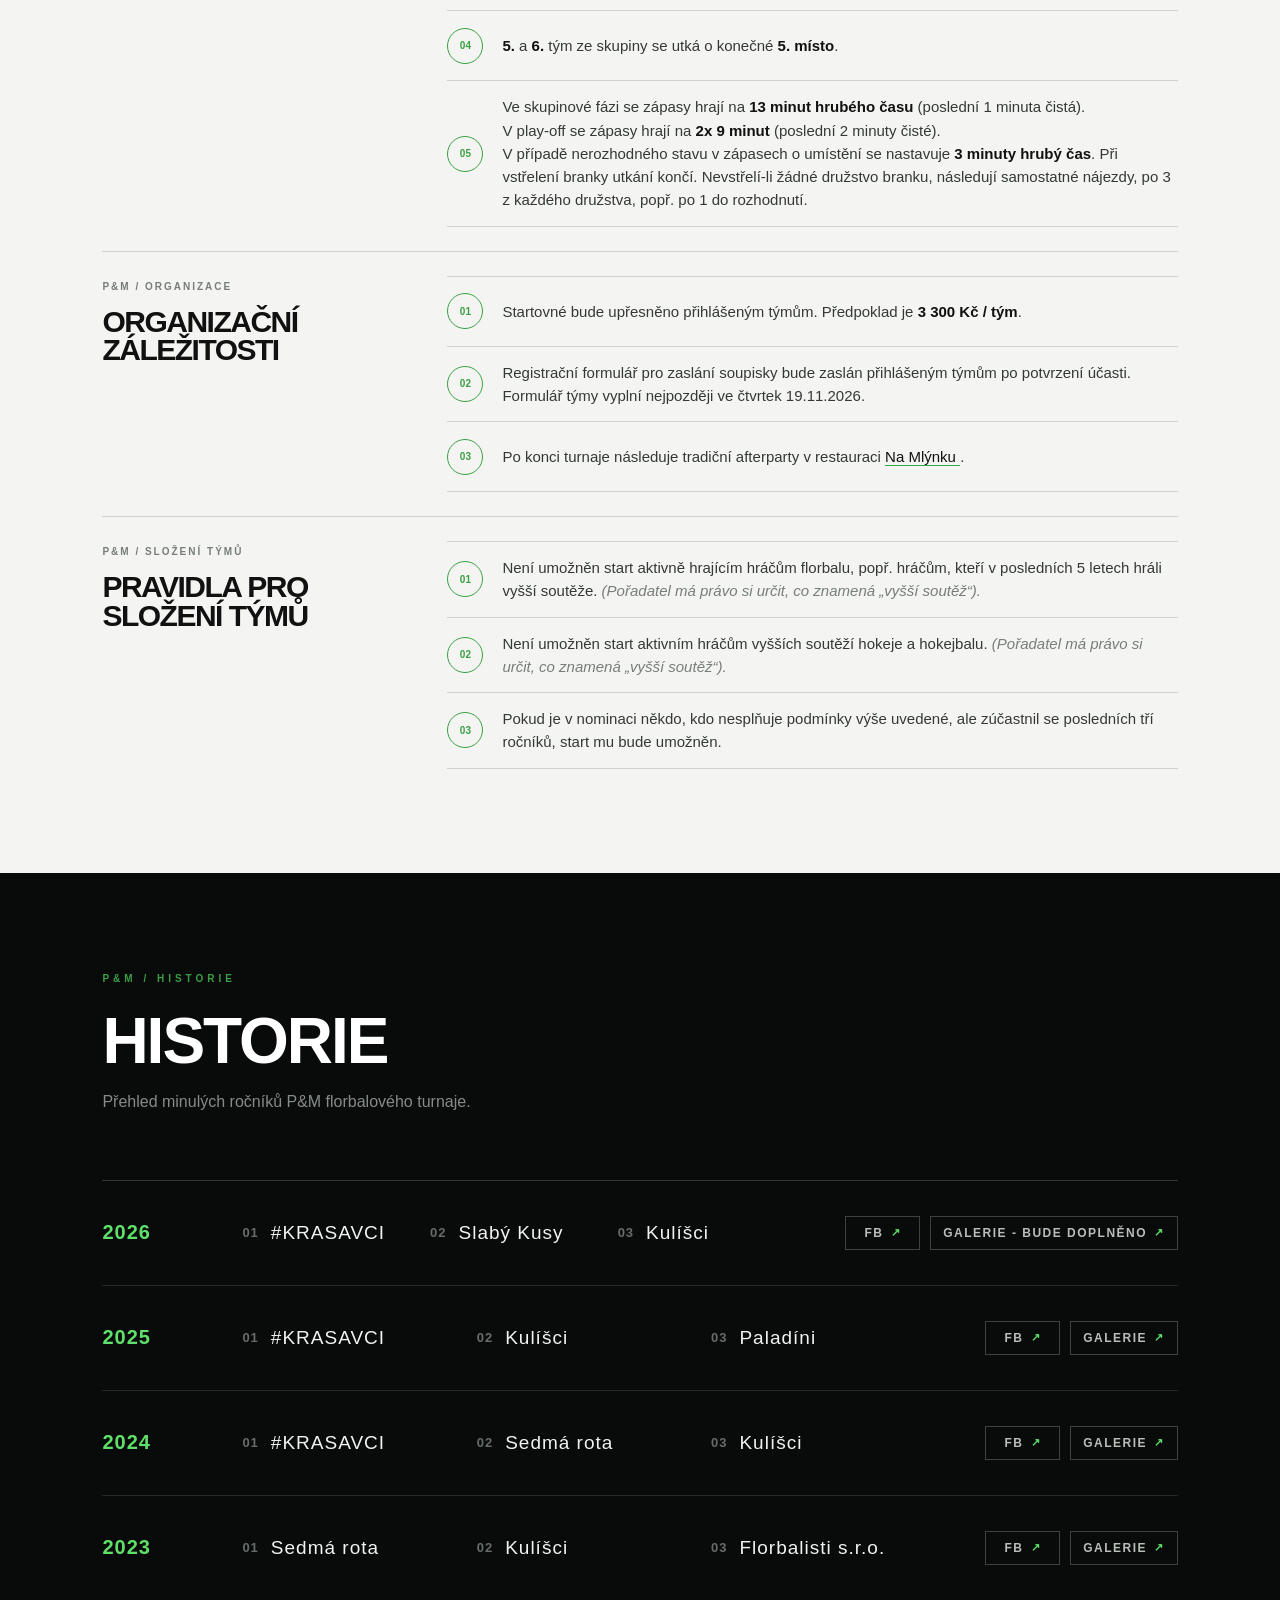
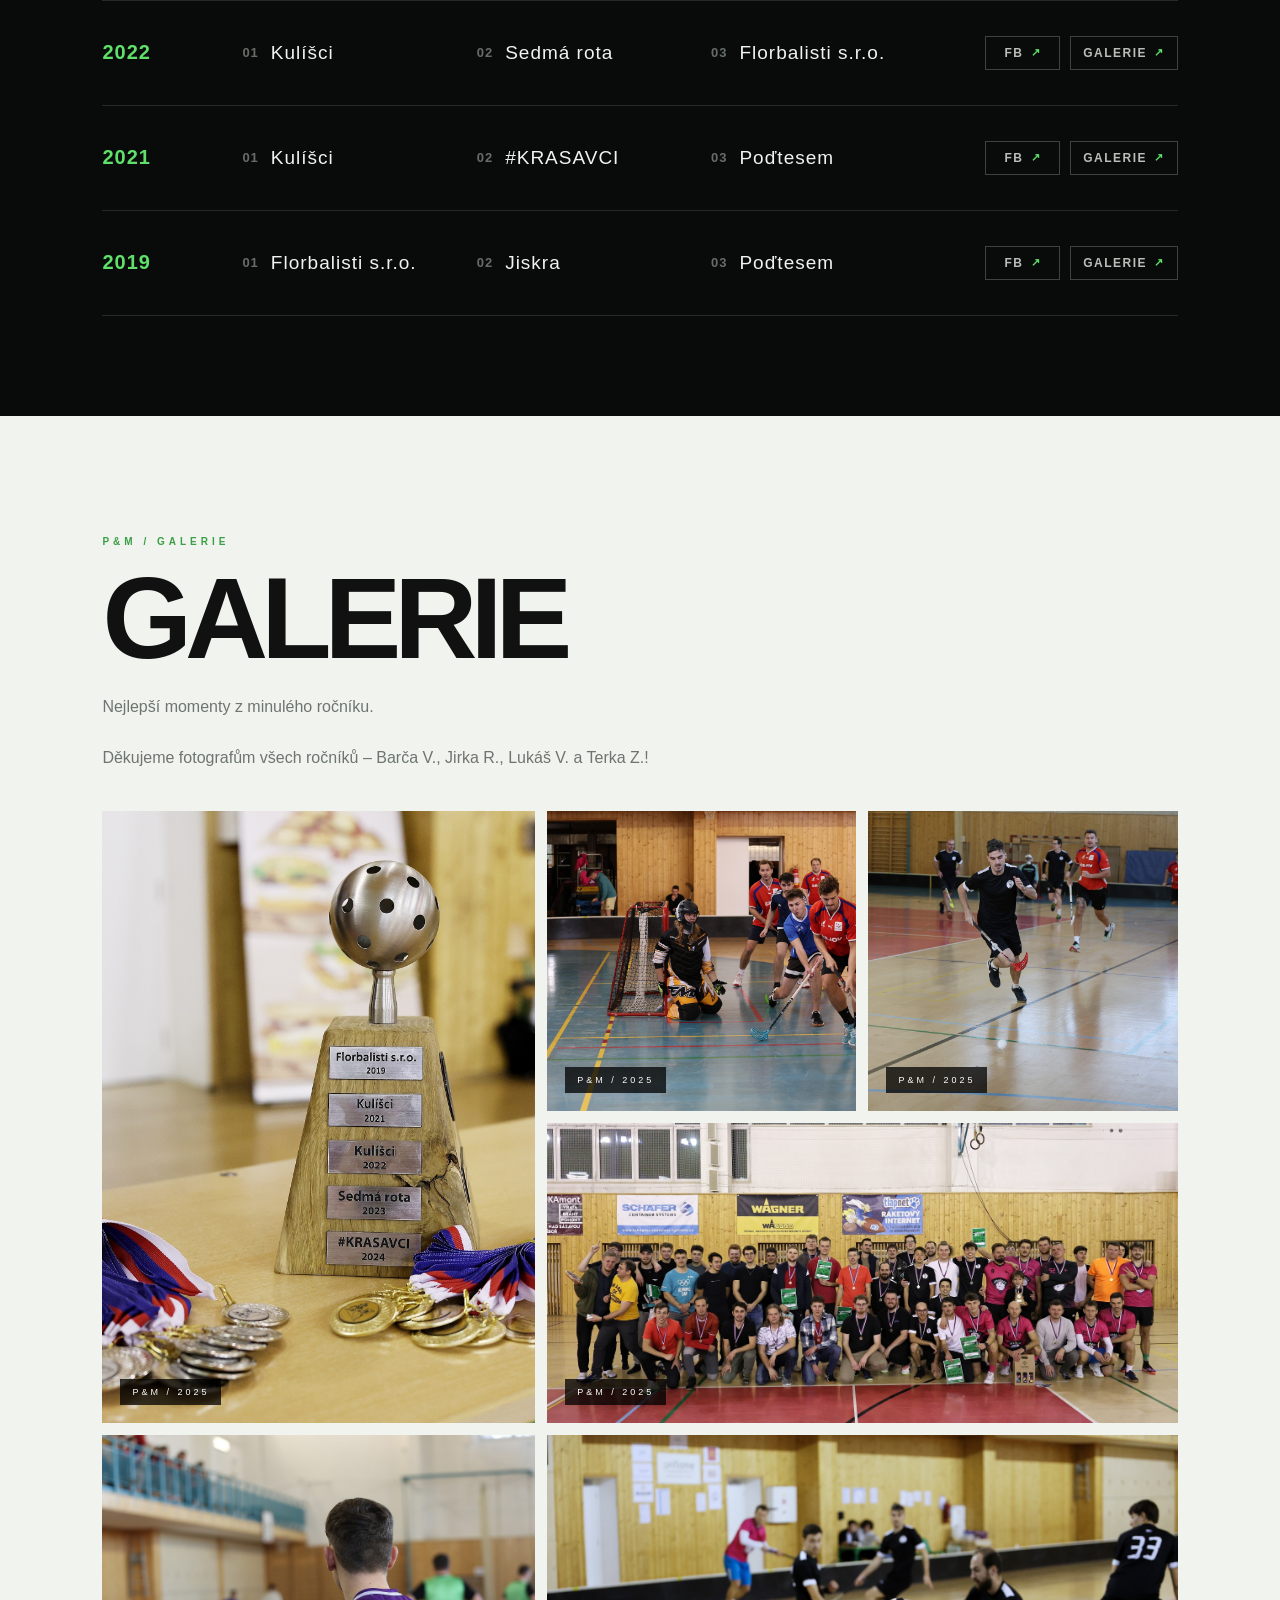
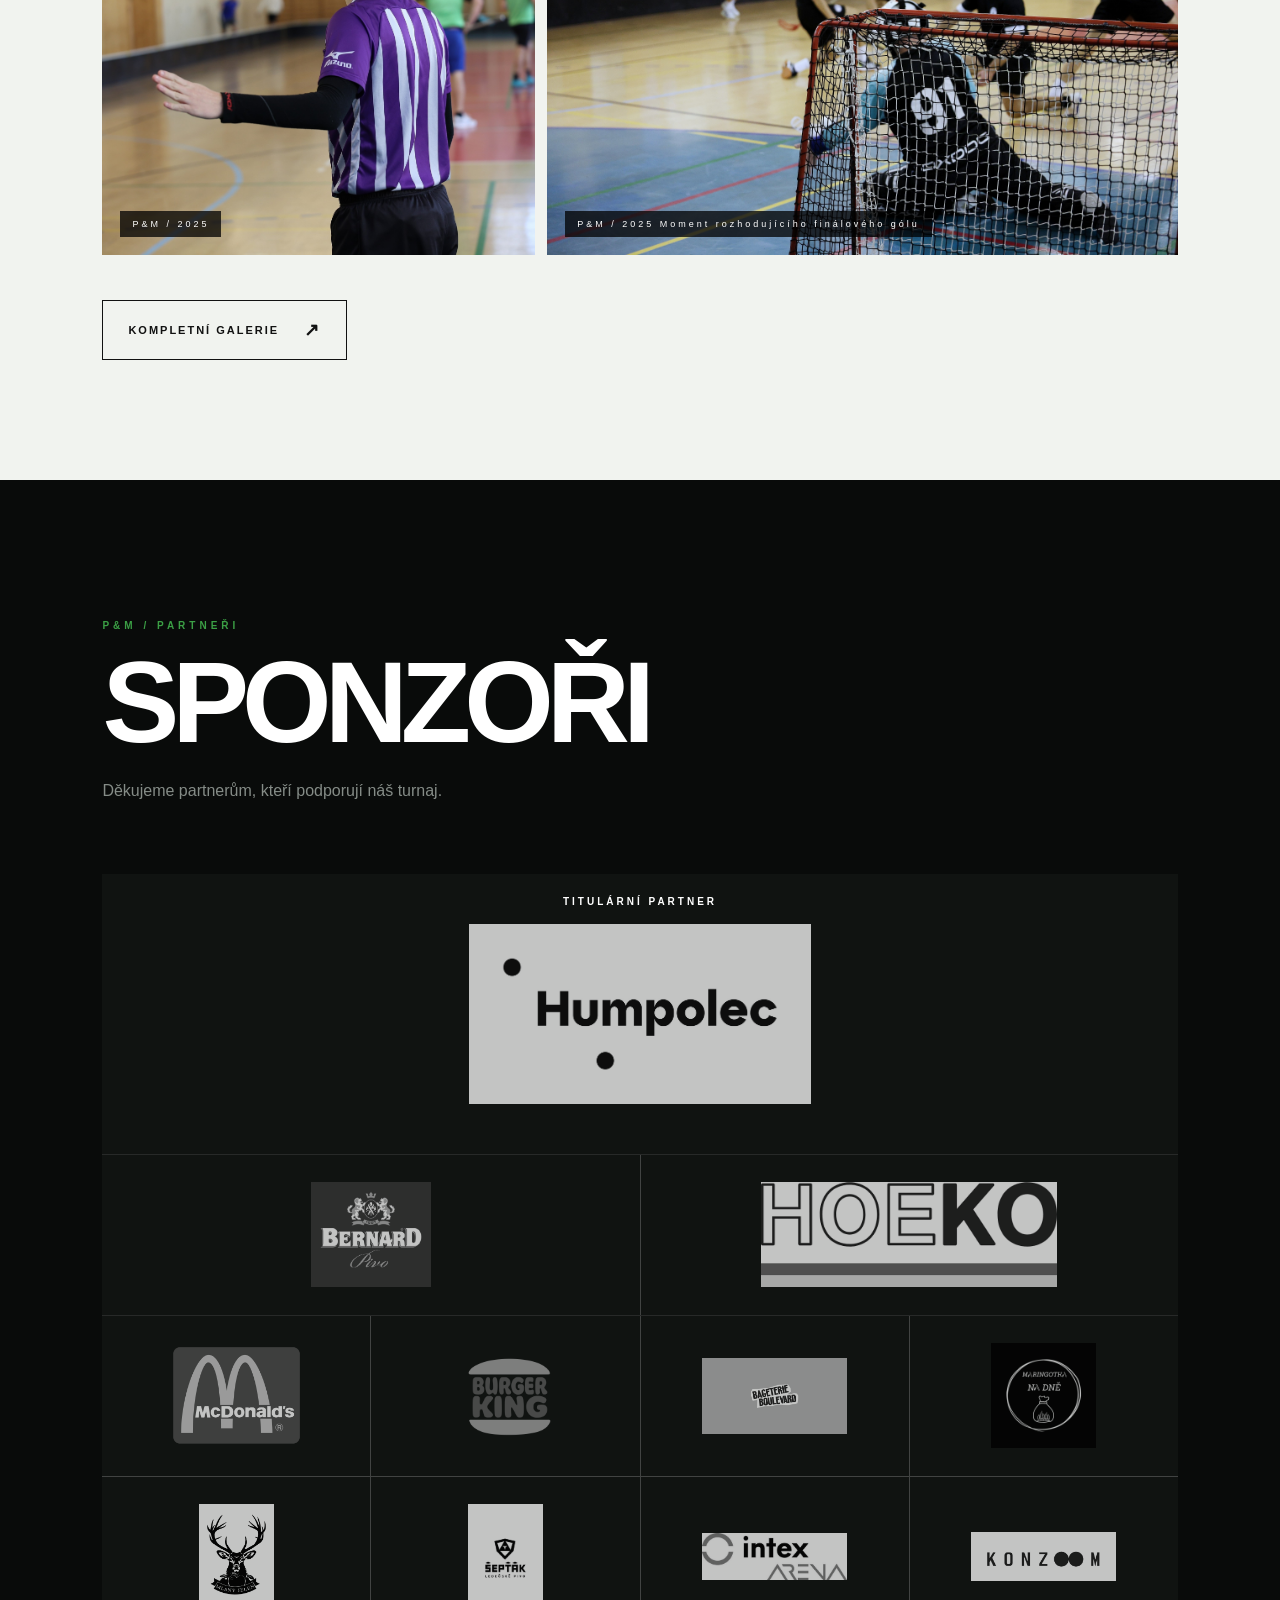
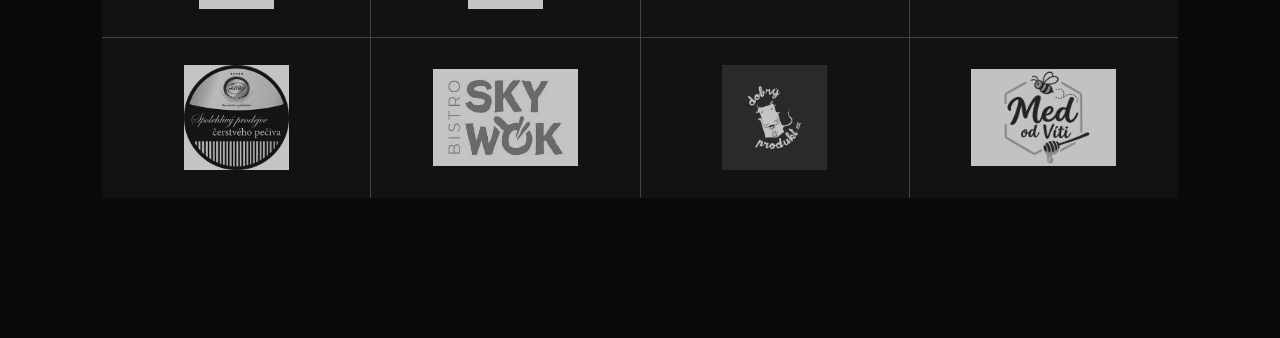
==== commit 782c5ec0: "Update index.html" ====
--- a/index.html
+++ b/index.html
@@ -141,7 +141,7 @@
 
 
                 <!-- ODPOČET -->
-<!--
+
                 <div class="countdown">
 
 
@@ -202,7 +202,7 @@
 
                 </div>
 
--->
+
                 
                 <!-- HERO TLAČÍTKA -->
 <div class="hero-buttons">
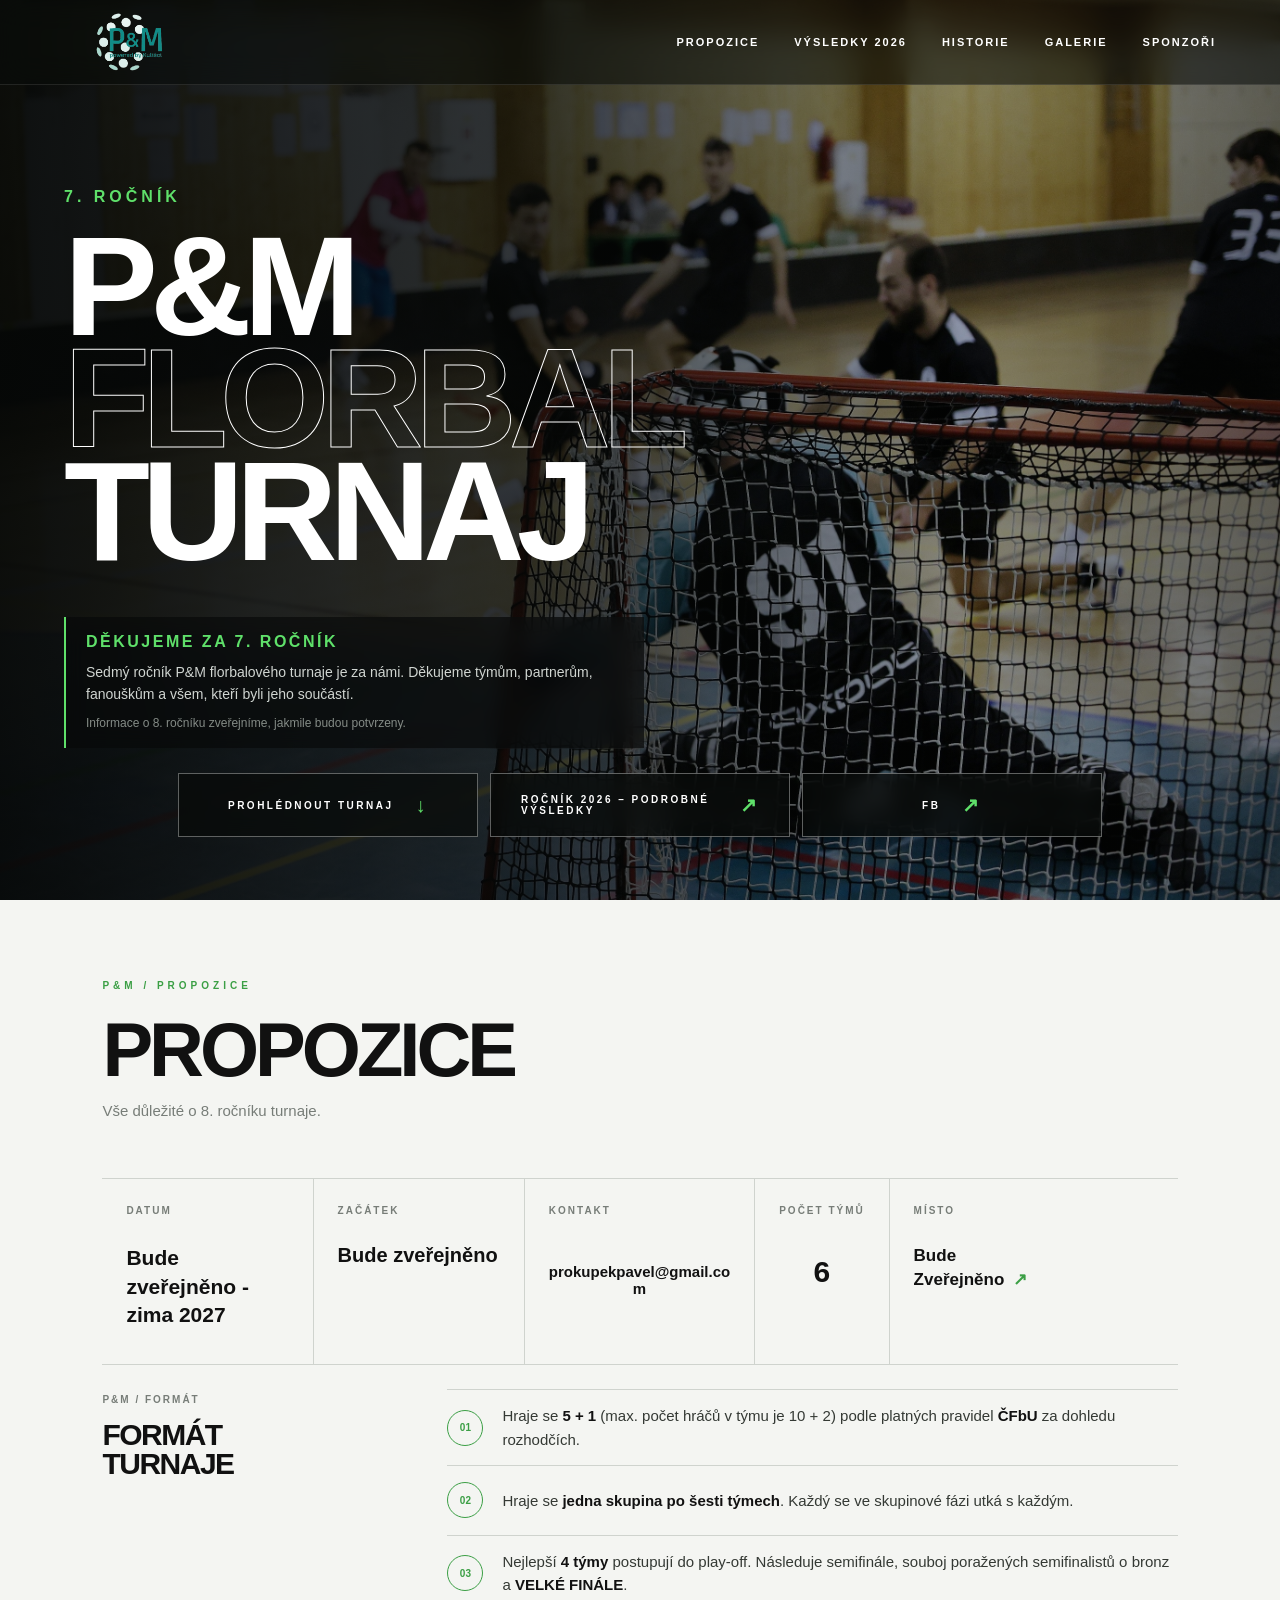
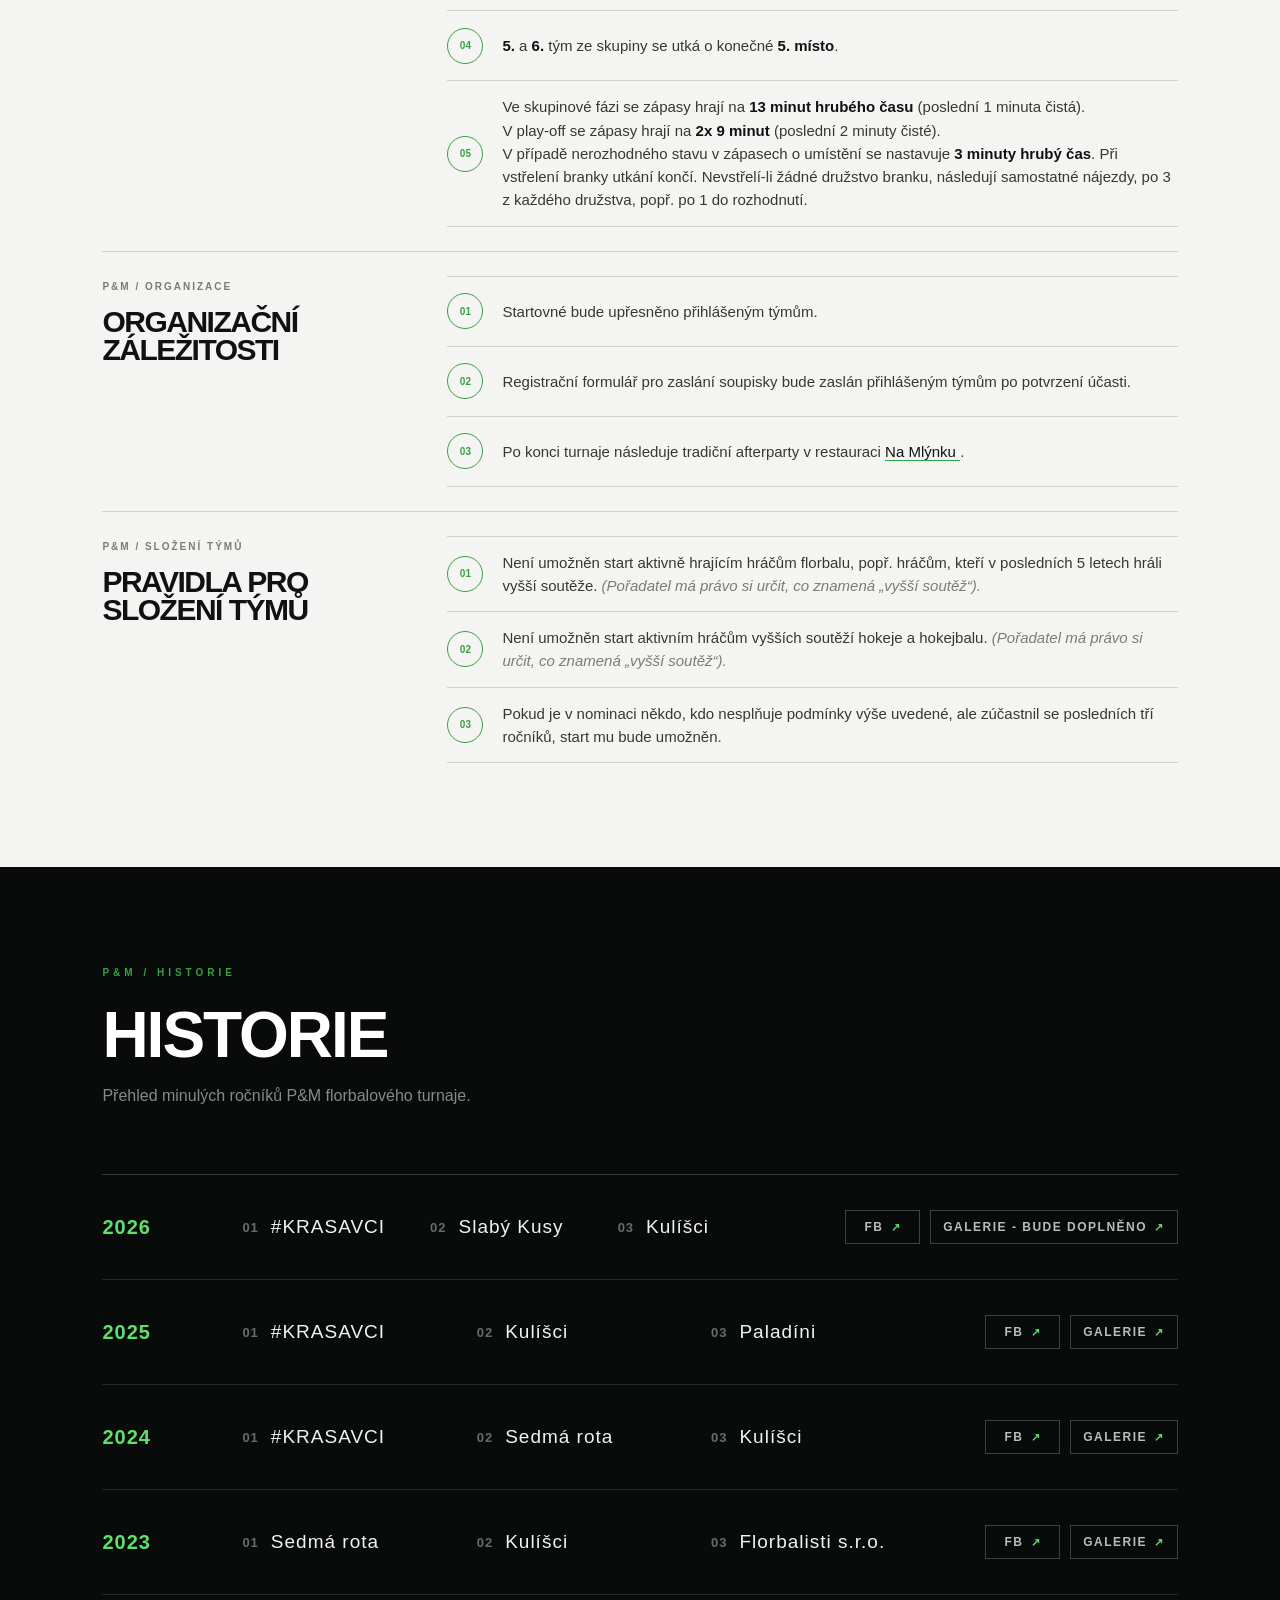
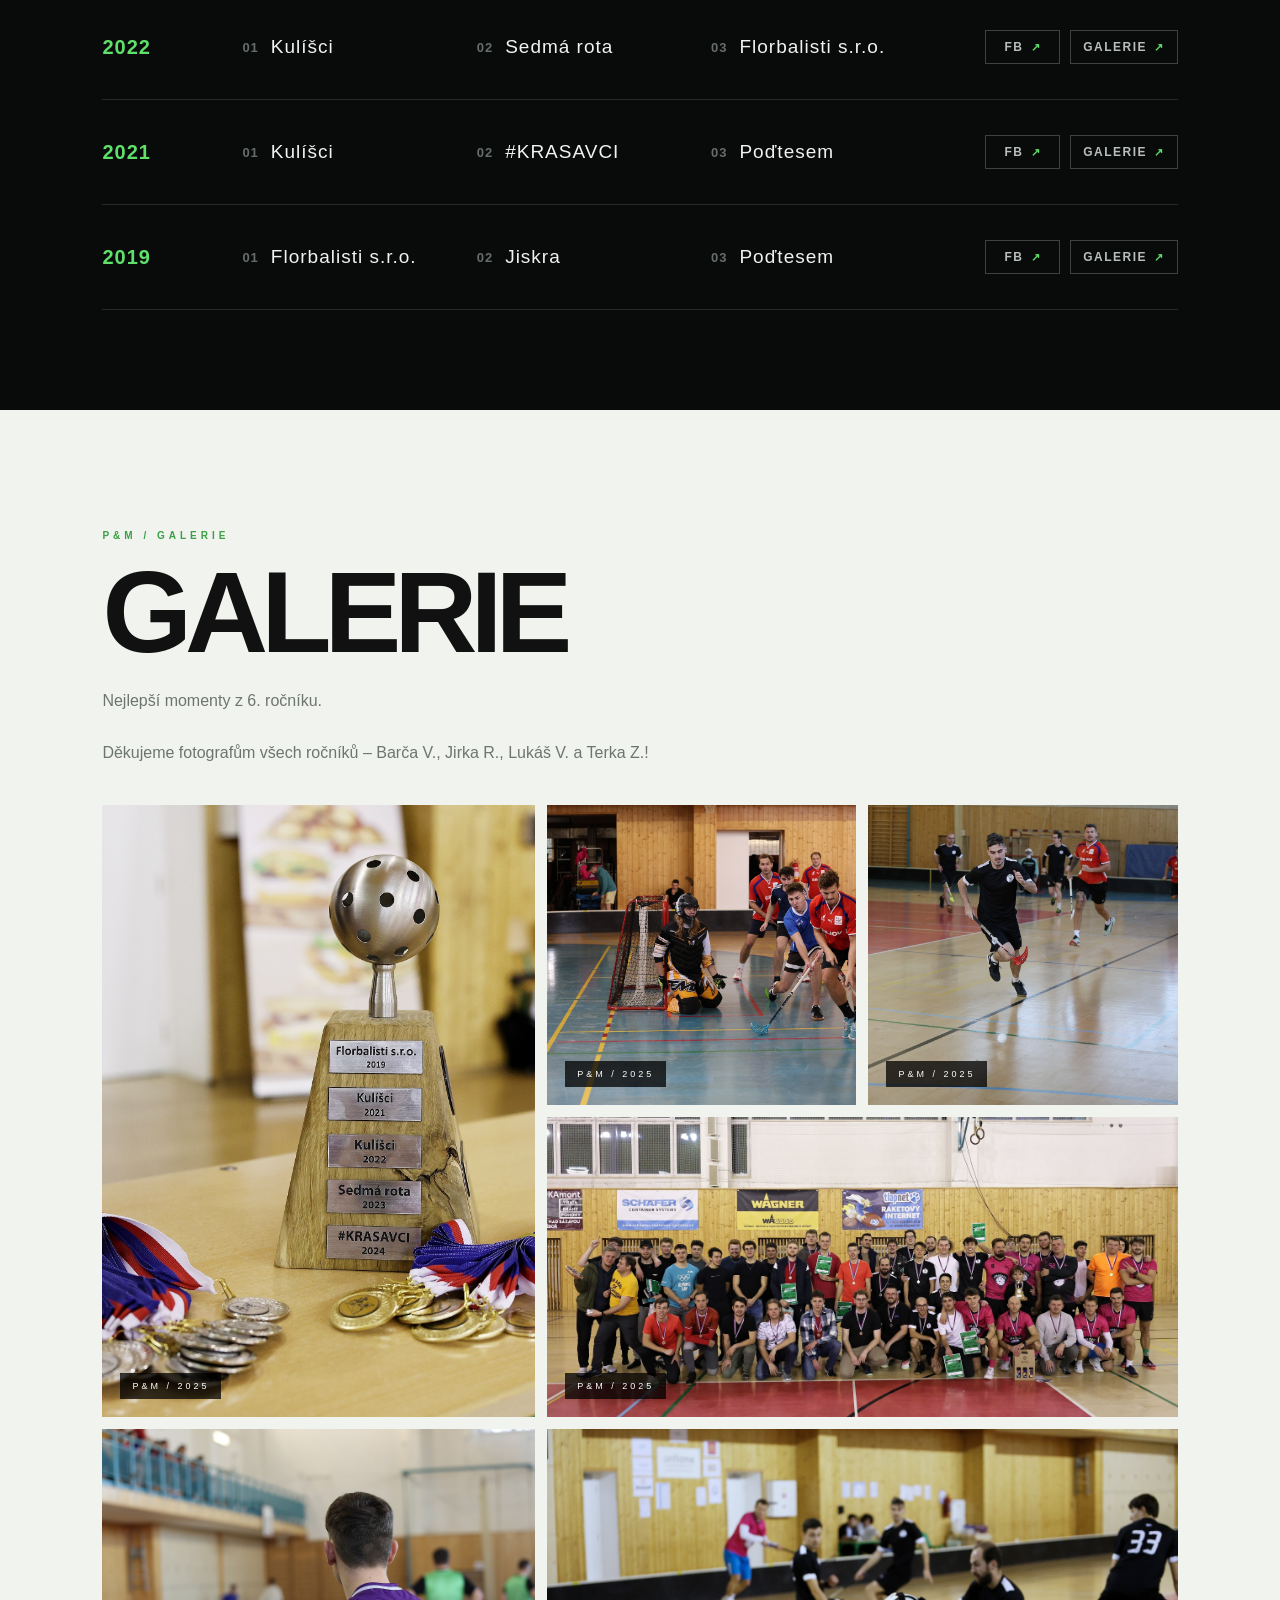
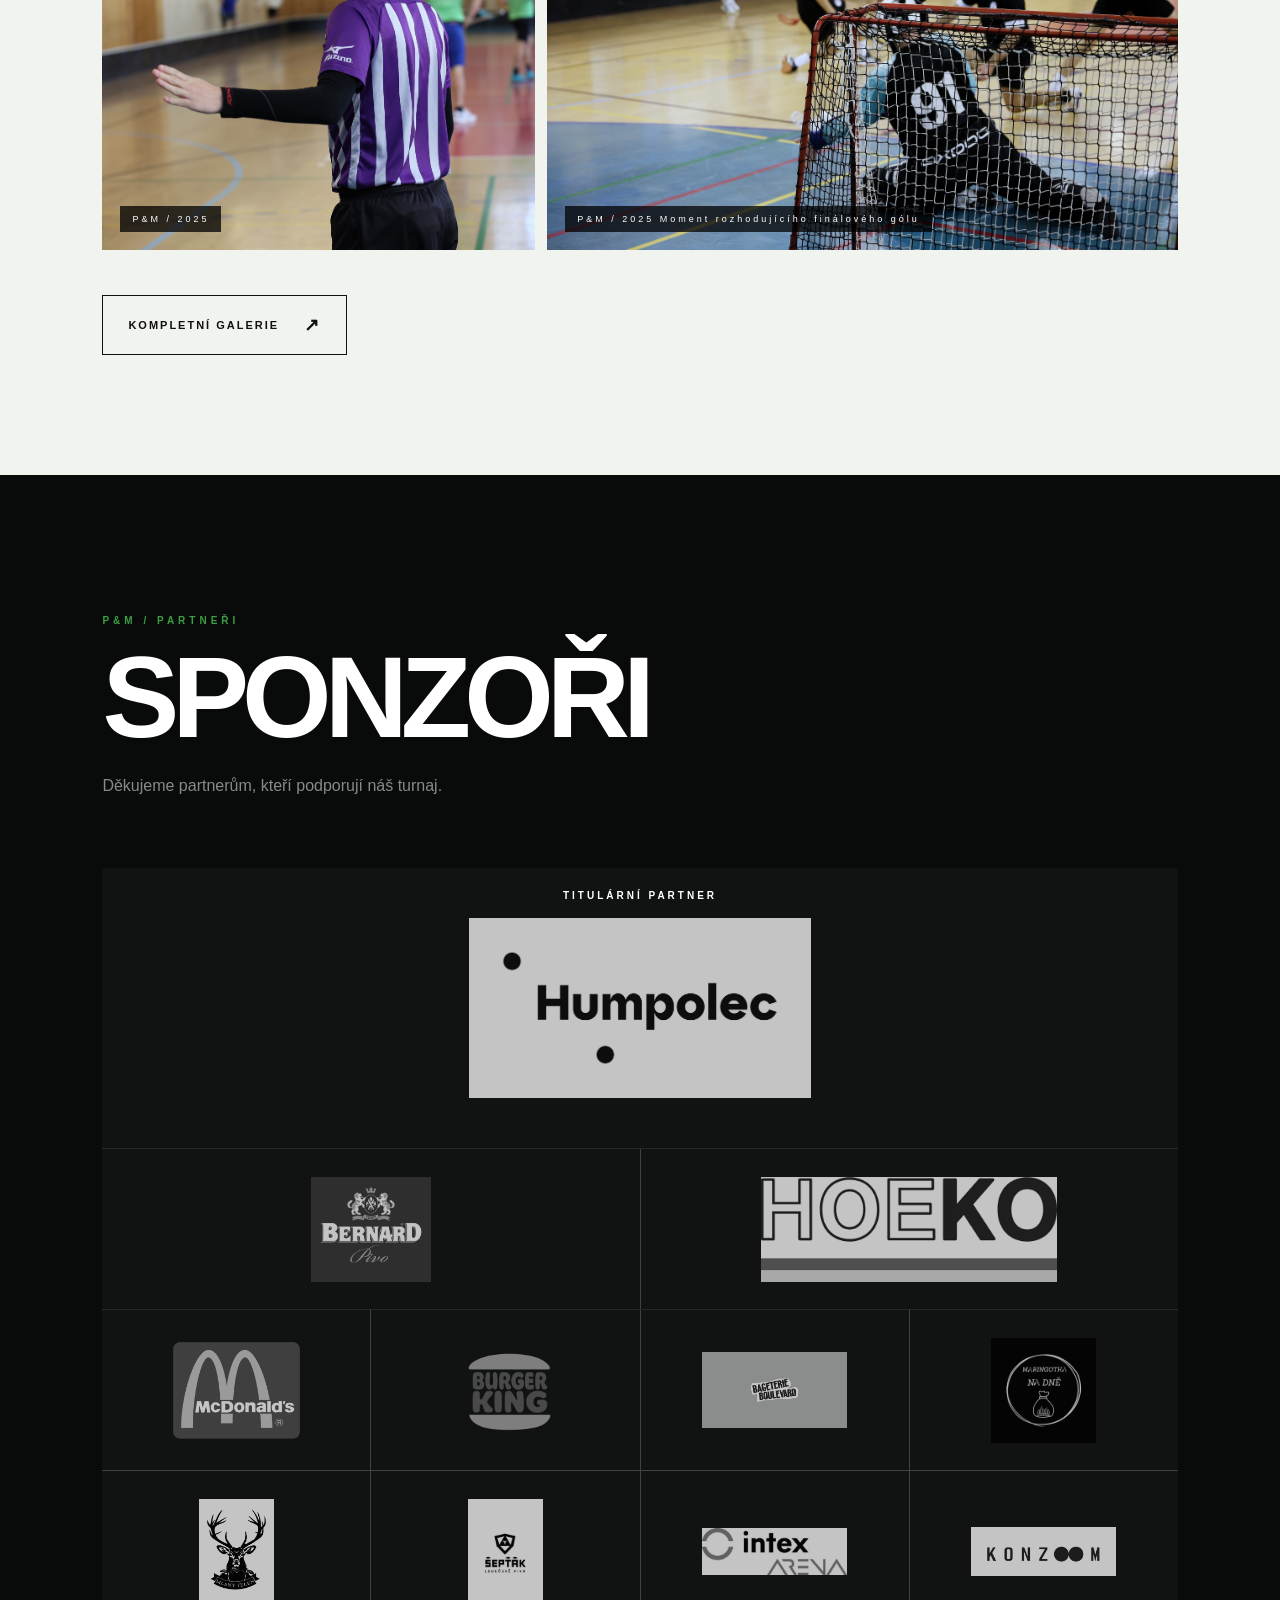
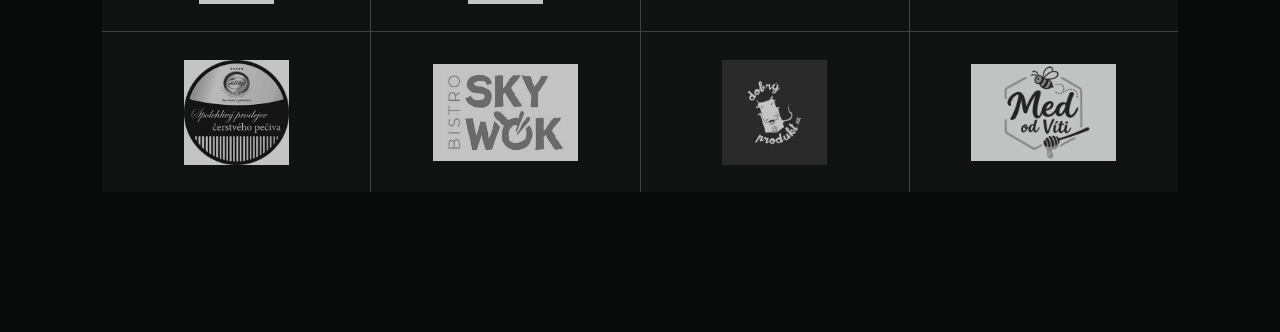
==== commit d5406fda: "Add files via upload" ====
--- a/index.html
+++ b/index.html
@@ -32,6 +32,8 @@
 
             <a href="#turnaj">Propozice</a>
 
+            <a href="https://pmturnaj.cz/live">Výsledky 2026</a>
+
             <a href="#historie">Historie</a>
 
             <a href="#galerie">Galerie</a>
@@ -111,7 +113,7 @@
 
                 <!-- INFORMACE -->
 
-                <div class="hero-info">
+                <div class="hero-info" style="display: none;">
 
 
                     <div class="date">
@@ -142,7 +144,7 @@
 
                 <!-- ODPOČET -->
 
-                <div class="countdown">
+                <div class="countdown" style="display: none;">
 
 
                     <div class="countdown-box">
@@ -204,6 +206,12 @@
 
 
                 
+                <div class="hero-after-event" style="max-width:580px; margin-top:48px; padding:16px 20px; border-left:2px solid #5fe06a; background:rgba(8,10,9,.68); backdrop-filter:blur(10px); -webkit-backdrop-filter:blur(10px);">
+                    <span style="display:block; color:#5fe06a; font-size:16px; font-weight:bold; letter-spacing:2.5px;">DĚKUJEME ZA 7. ROČNÍK</span>
+                    <p style="margin:10px 0 0; color:#d0d5d1; font-size:14px; line-height:1.6;">Sedmý ročník P&M florbalového turnaje je za námi. Děkujeme týmům, partnerům, fanouškům a všem, kteří byli jeho součástí.</p>
+                    <p style="margin:9px 0 0; color:#858c87; font-size:12px; line-height:1.5;">Informace o 8. ročníku zveřejníme, jakmile budou potvrzeny.</p>
+                </div>
+
                 <!-- HERO TLAČÍTKA -->
 <div class="hero-buttons">
 
@@ -216,7 +224,6 @@
         id="liveButton"
         href="https://pmturnaj.cz/live/"
         class="hero-button hero-live-button"
-        hidden
         aria-label="Otevřít živé výsledky turnaje"
     >
         ROČNÍK 2026 – PODROBNÉ VÝSLEDKY
@@ -273,7 +280,7 @@
             <h2>PROPOZICE</h2>
 
             <p>
-                Vše důležité o 7. ročníku turnaje.
+                Vše důležité o 8. ročníku turnaje.
             </p>
 
         </div>
@@ -294,12 +301,13 @@
                 </span>
 
                 <strong class="propozice-date">
-                    SOBOTA<br>
-                    21. 11. 2026
+                    Bude zveřejněno - zima 2027
                 </strong>
 
+<!--
+
                 <a
-                    href="https://calendar.google.com/calendar/render?action=TEMPLATE&text=P%26M+Florbalov%C3%BD+turnaj&dates=20261121T090000%2F20261121T180000&details=7.+ro%C4%8Dn%C3%ADk+P%26M+florbalov%C3%A9ho+turnaje.&location=Hala+GVS%2C+Ko%C5%BEelsk%C3%A1+551%2C+Lede%C4%8D+nad+S%C3%A1zavou"
+                    href=""
                     target="_blank"
                     rel="noopener noreferrer"
                     class="calendar-mini"
@@ -307,6 +315,7 @@
                     + PŘIDAT DO KALENDÁŘE
                 </a>
 
+                -->
             </div>
 
 
@@ -321,14 +330,18 @@
                 <div class="propozice-times">
 
                     <div>
-                        <strong>09:20</strong>
-                        <span>sraz týmů</span>
-                    </div>
+                        <strong>Bude zveřejněno</strong>
+                        <span><!--sraz týmů--></span>
+                    </div>
+
+                    <!--
 
                     <div>
-                        <strong>10:10</strong>
+                        <strong>Bude zveřejněno</strong>
                         <span>začátek prvního zápasu</span>
                     </div>
+
+                    -->
 
                 </div>
 
@@ -377,20 +390,21 @@
                 </span>
 
                 <a
-                    href="https://mapy.com/s/hofevecohu"
+                    href=""
                     target="_blank"
                     rel="noopener noreferrer"
                     class="propozice-venue"
                 >
-                    Hala GVS<br>
-                    Ledeč nad Sázavou
+                    Bude<br>
+                    Zveřejněno
                     <span>↗</span>
                 </a>
+<!--
 
                 <p>
                     Koželská 551<br>
                     49.6911281 N, 15.2784514 E
-                </p>
+                </p>  -->
 
             </div>
 
@@ -509,7 +523,7 @@
                     <span>01</span>
 
                     <p>
-                        Startovné bude upřesněno přihlášeným týmům. Předpoklad je<strong> 3 300 Kč / tým</strong>.
+                        Startovné bude upřesněno přihlášeným týmům. <!-- Předpoklad je<strong> 3 300 Kč / tým</strong>. -->
                     </p>
 
                 </div>
@@ -522,7 +536,7 @@
 
                     <p>
                         Registrační formulář pro zaslání soupisky
-                        bude zaslán přihlášeným týmům po potvrzení účasti. Formulář týmy vyplní nejpozději ve čtvrtek 19.11.2026. 
+                        bude zaslán přihlášeným týmům po potvrzení účasti. <!-- Formulář týmy vyplní nejpozději ve čtvrtek 19.11.2026. -->
                     </p>
 
                 </div>
@@ -979,7 +993,7 @@
             </h2>
 
             <p>
-                Nejlepší momenty z minulého ročníku.<br><br>
+                Nejlepší momenty z 6. ročníku.<br><br>
                 Děkujeme fotografům všech ročníků – Barča V., Jirka R., Lukáš V. a Terka Z.!
             </p>
 
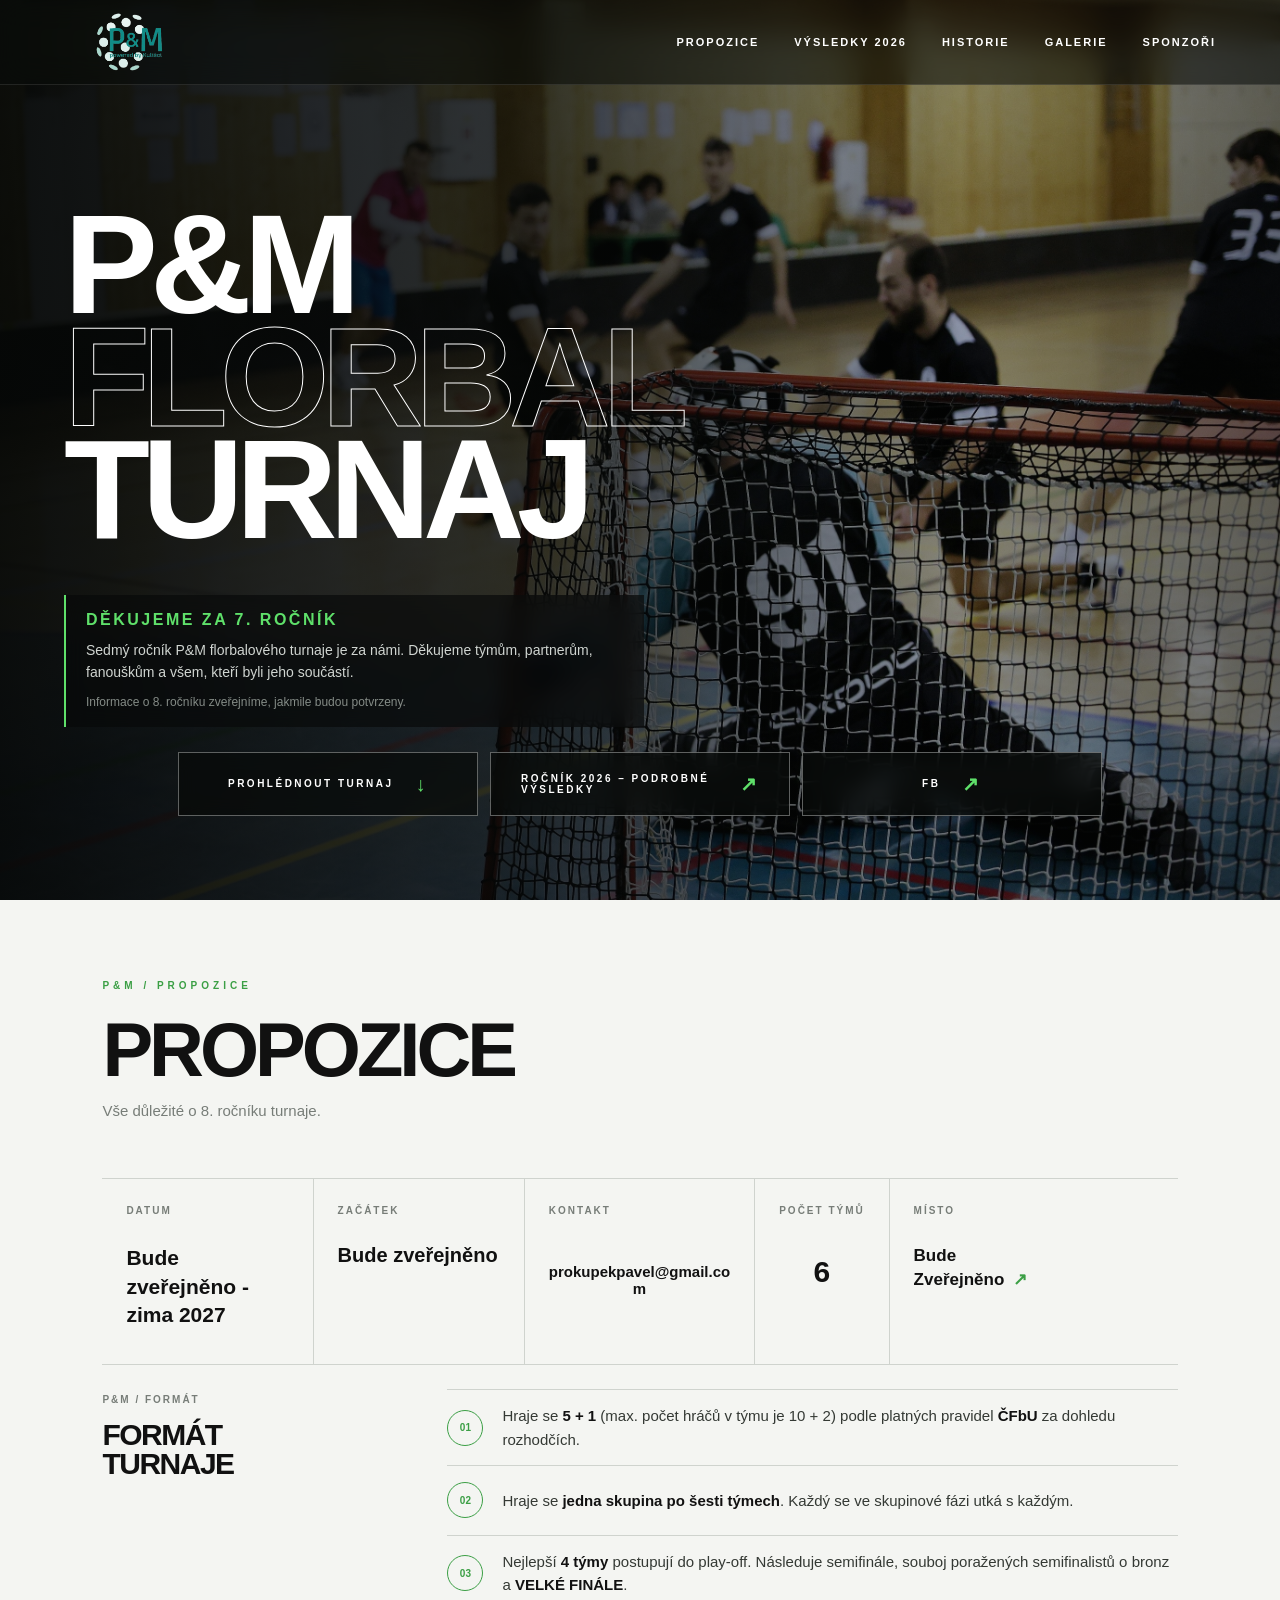
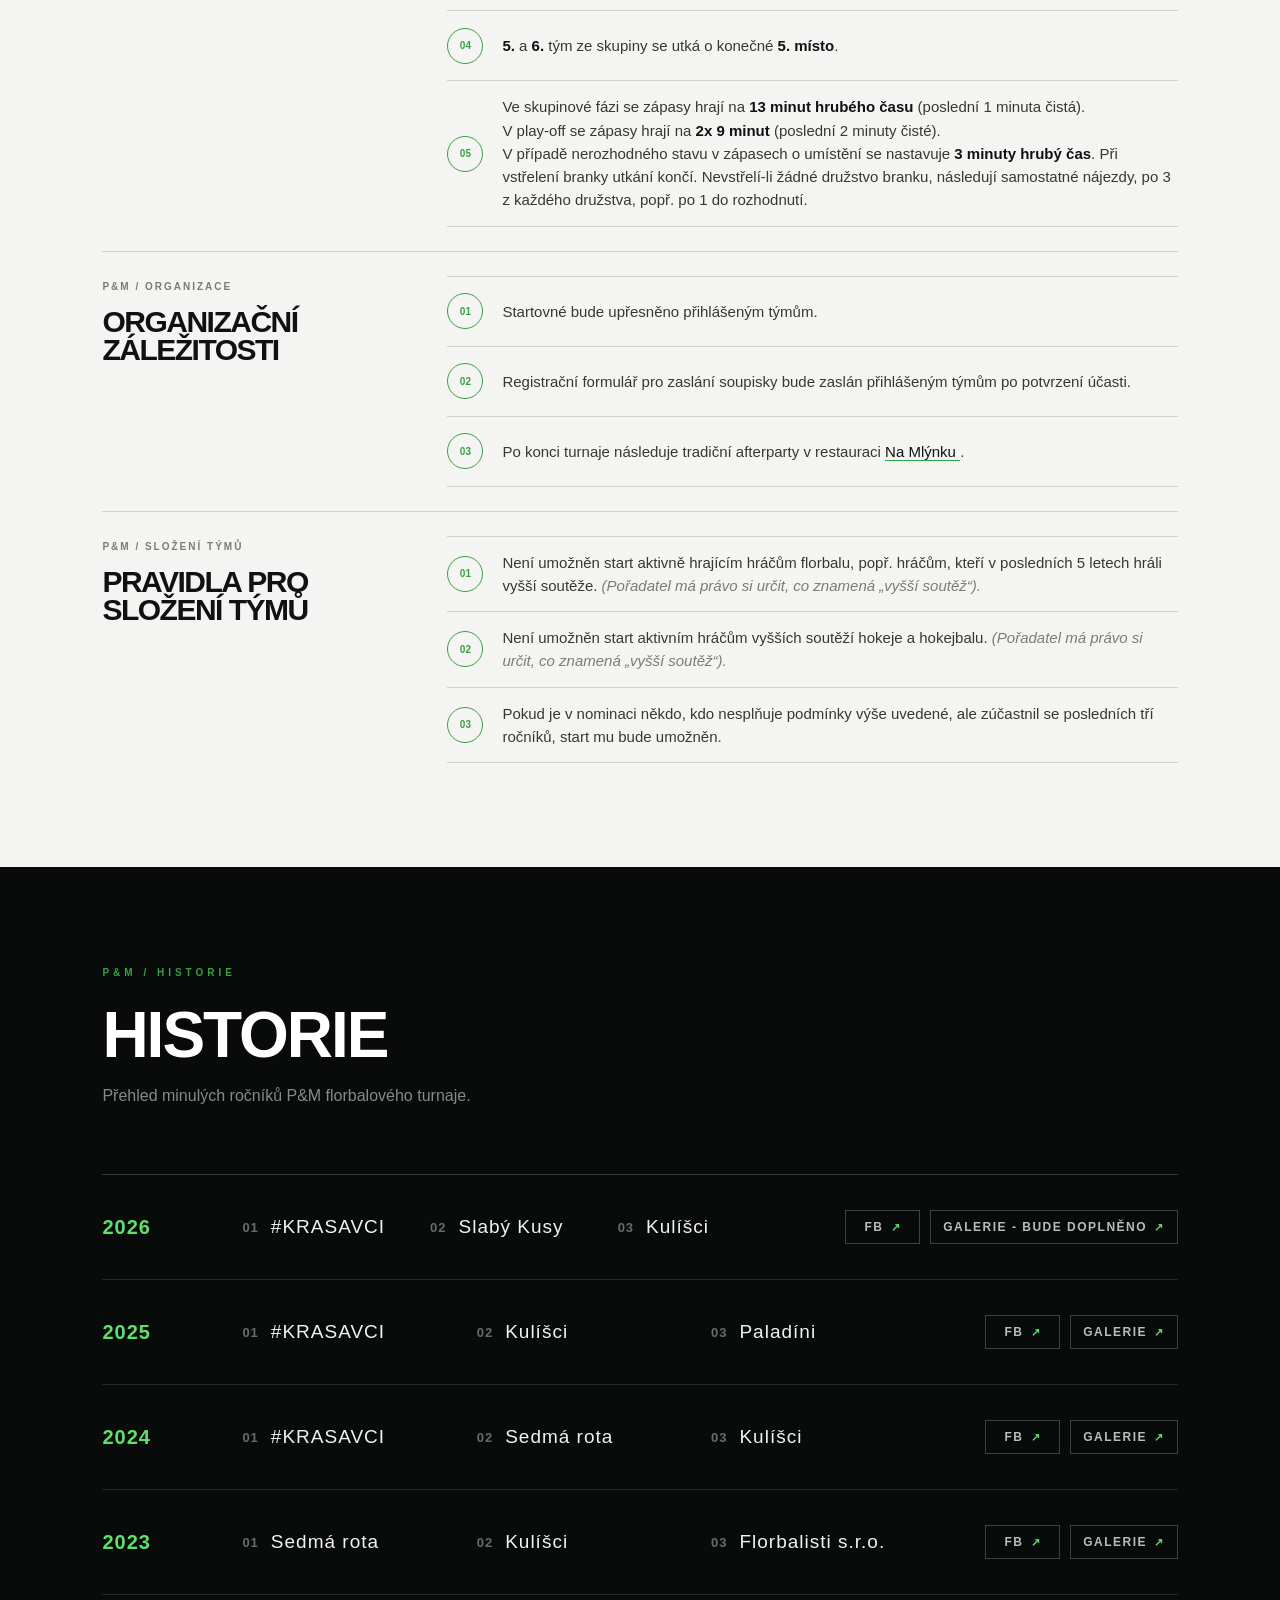
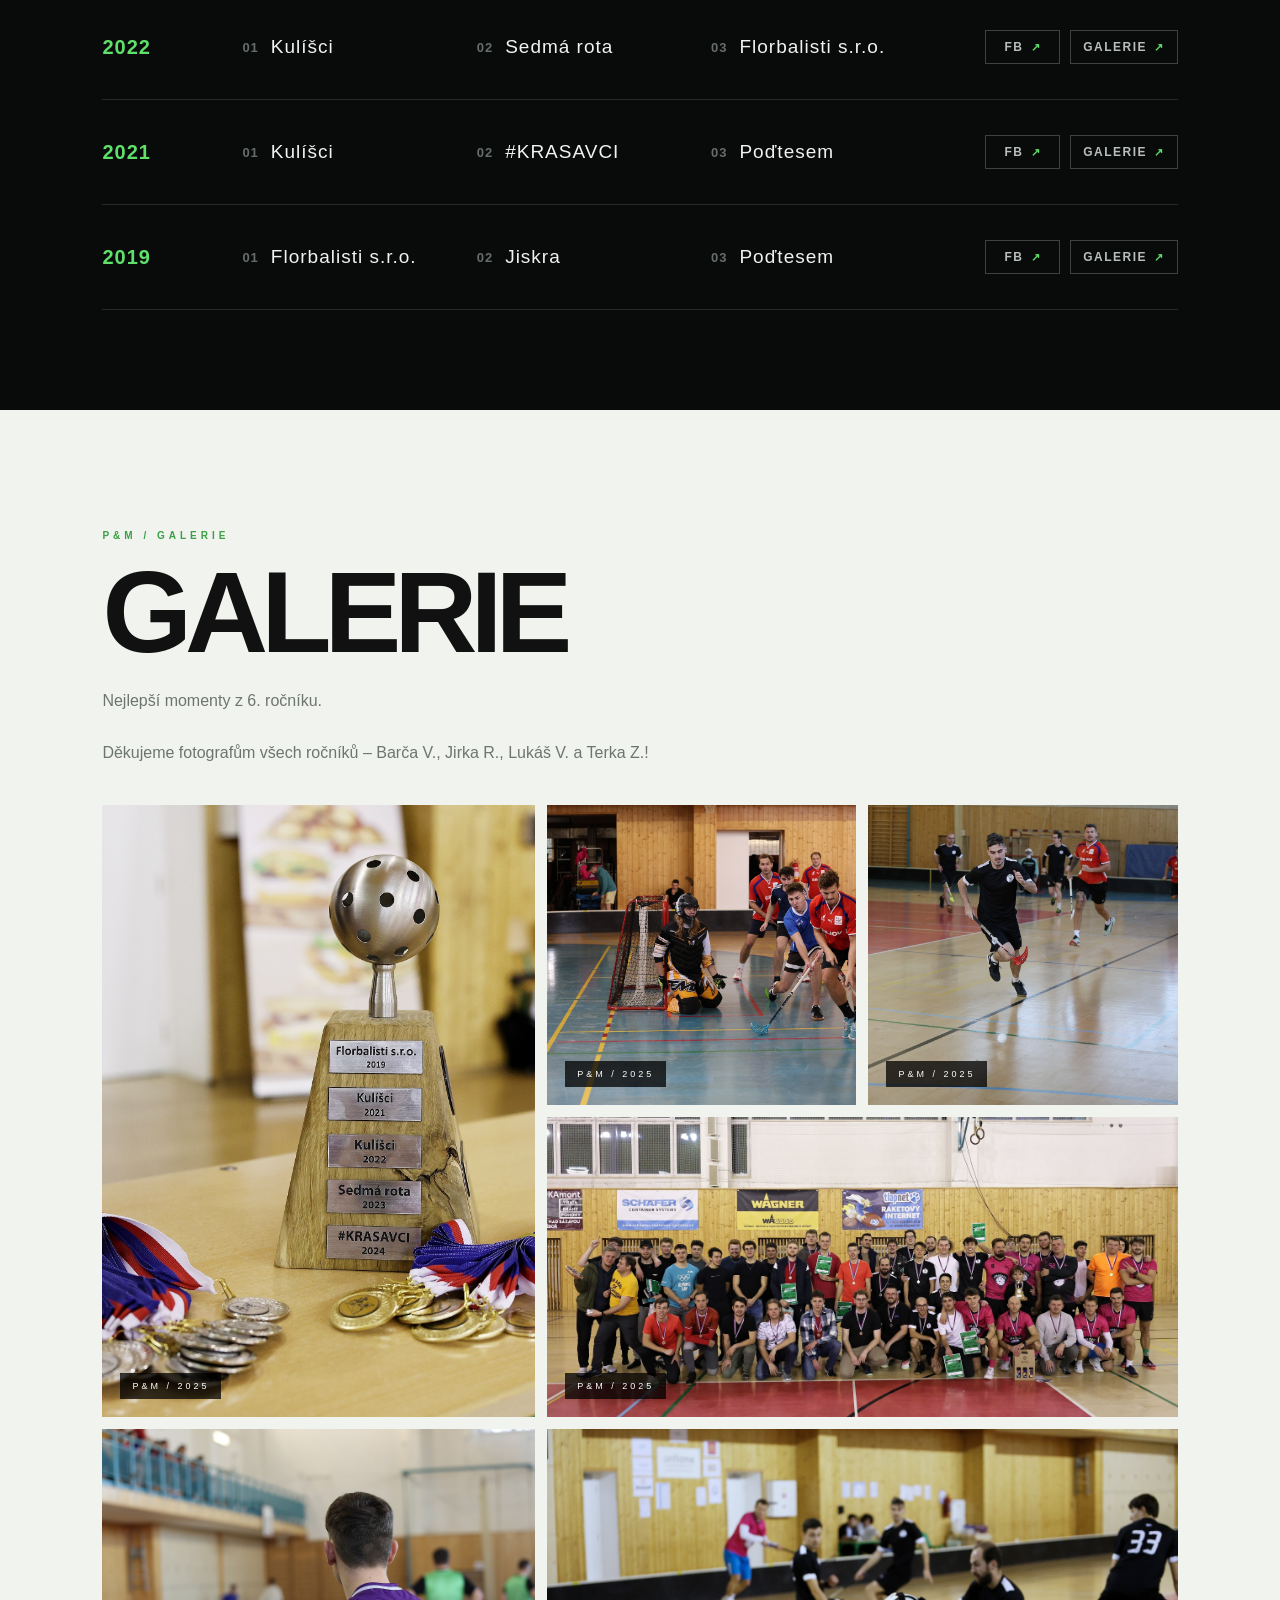
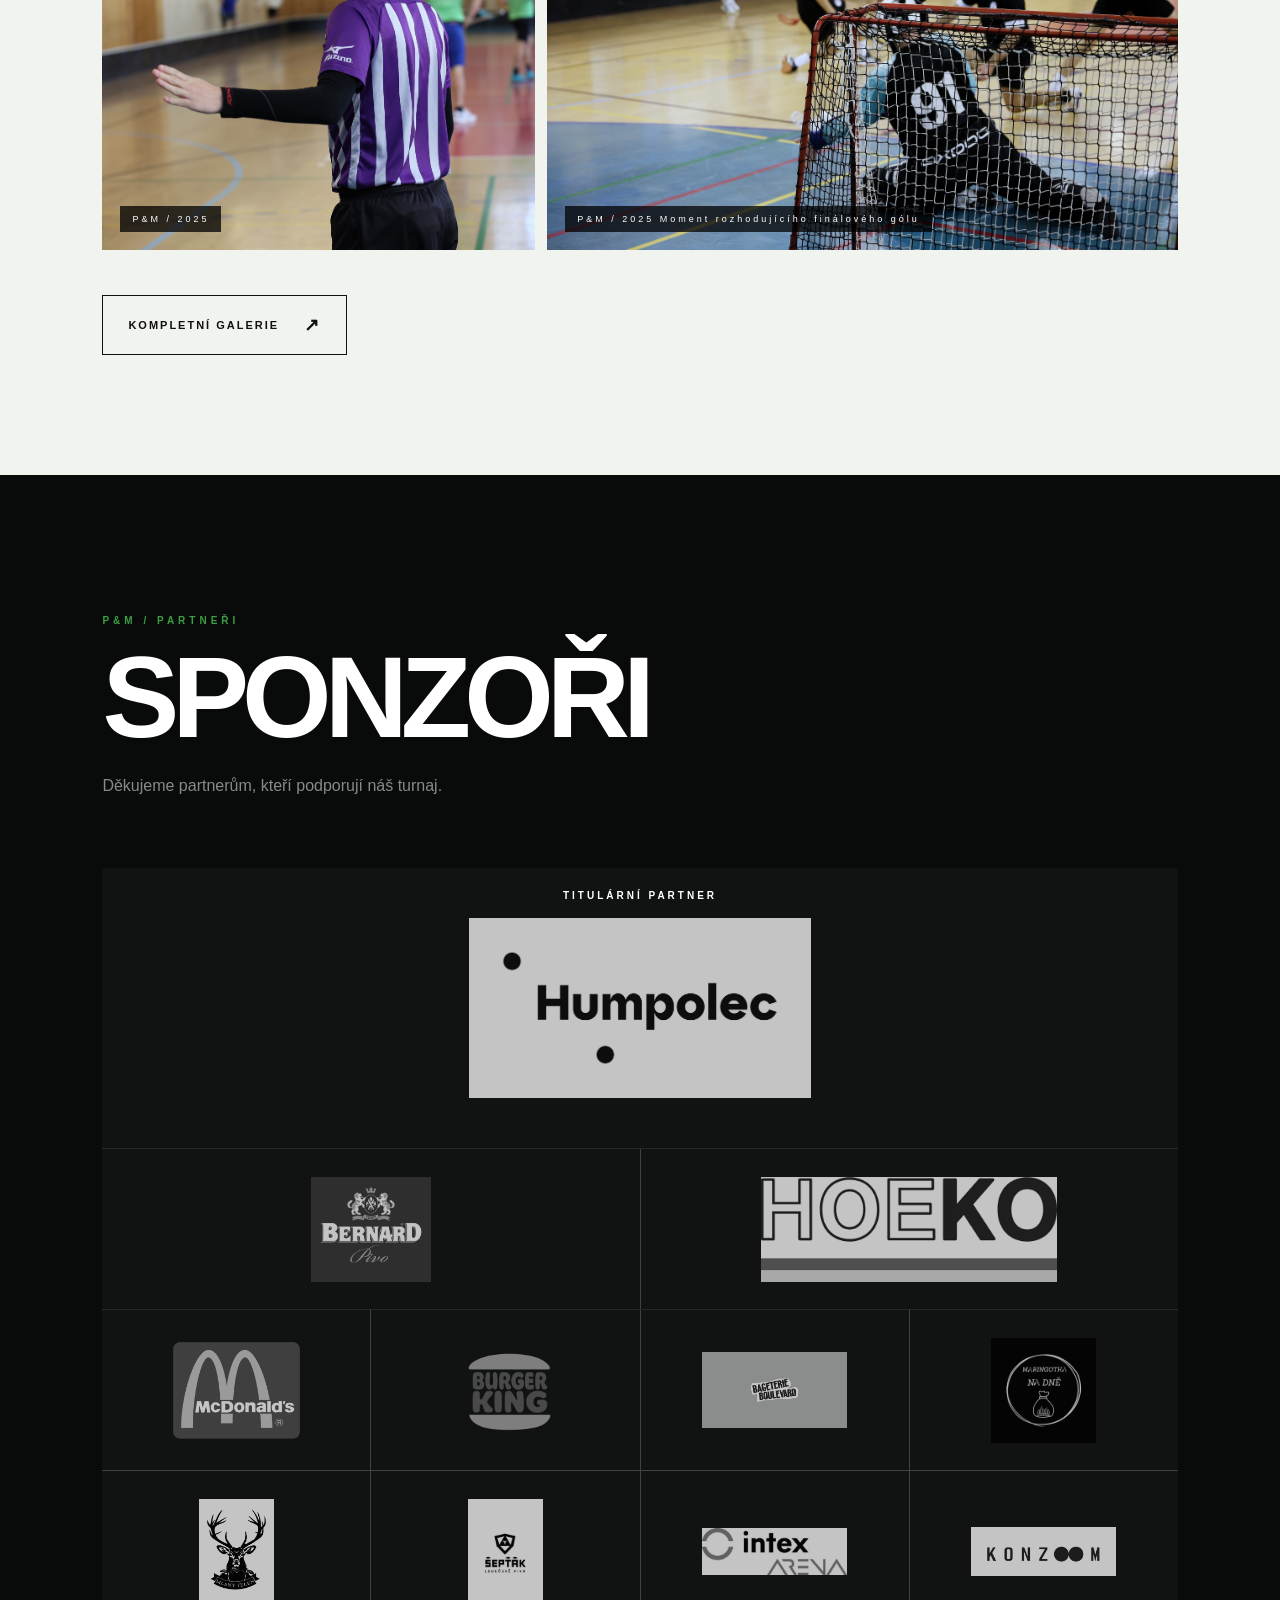
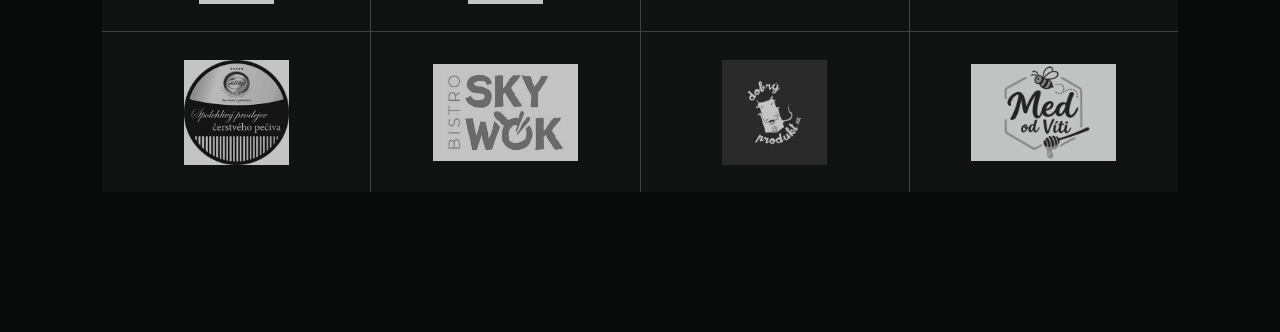
==== commit 50509f6c: "Add files via upload" ====
--- a/index.html
+++ b/index.html
@@ -88,7 +88,7 @@
 
                     <div class="small-title">
 
-                        7. ROČNÍK
+                     <!--   7. ROČNÍK  -->
 
                     </div>
 
